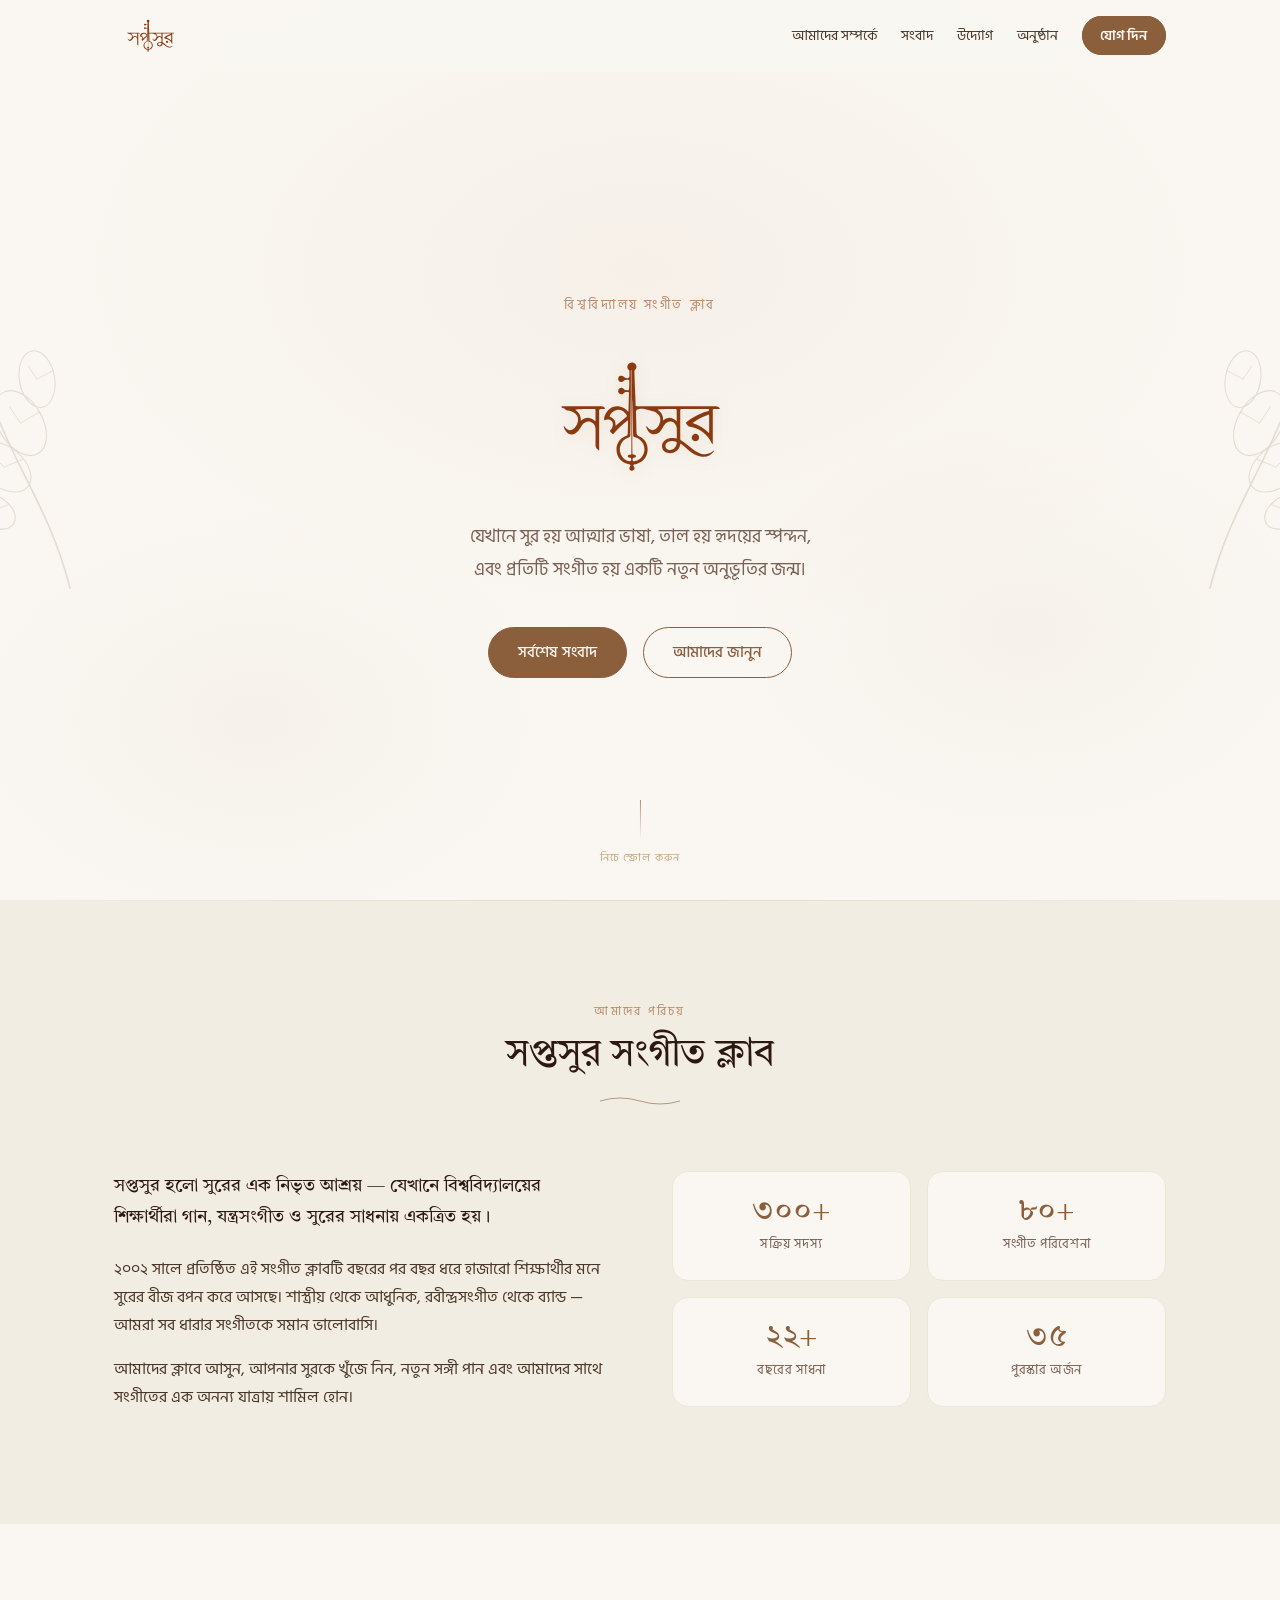
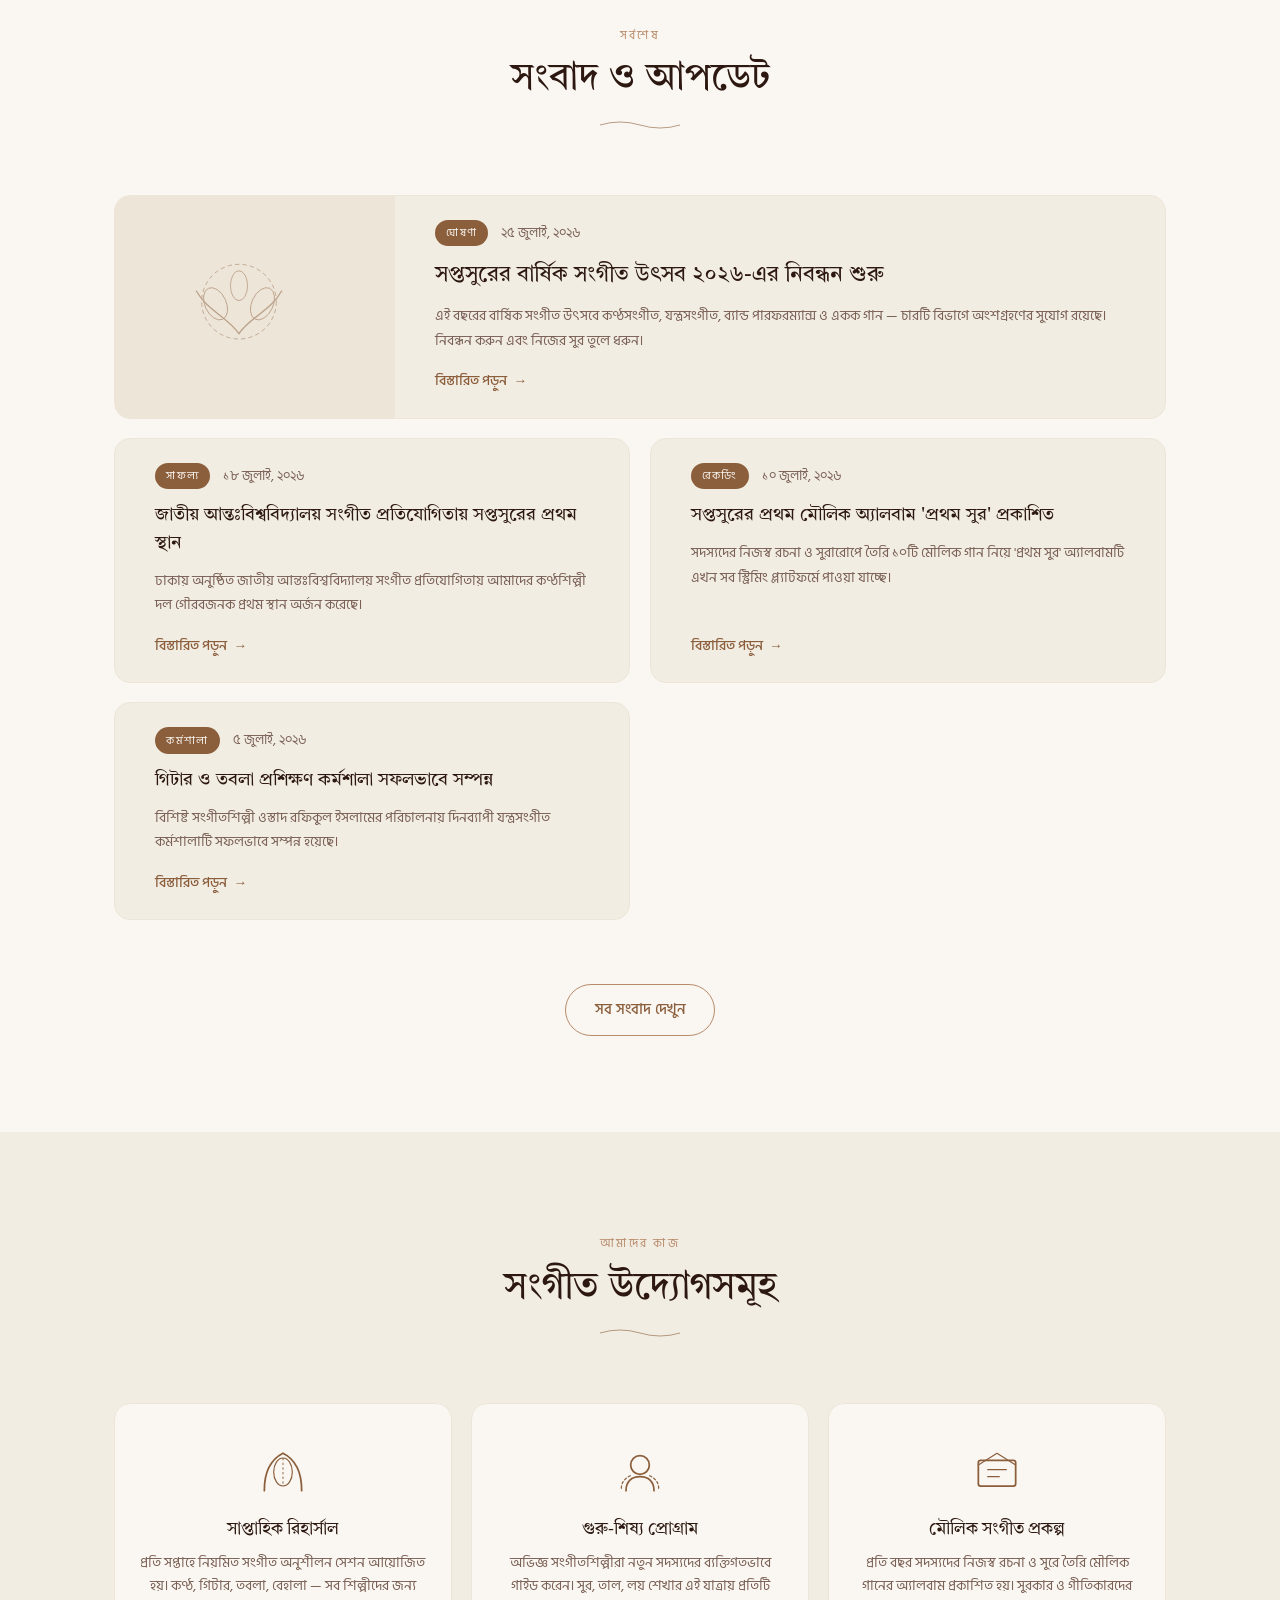
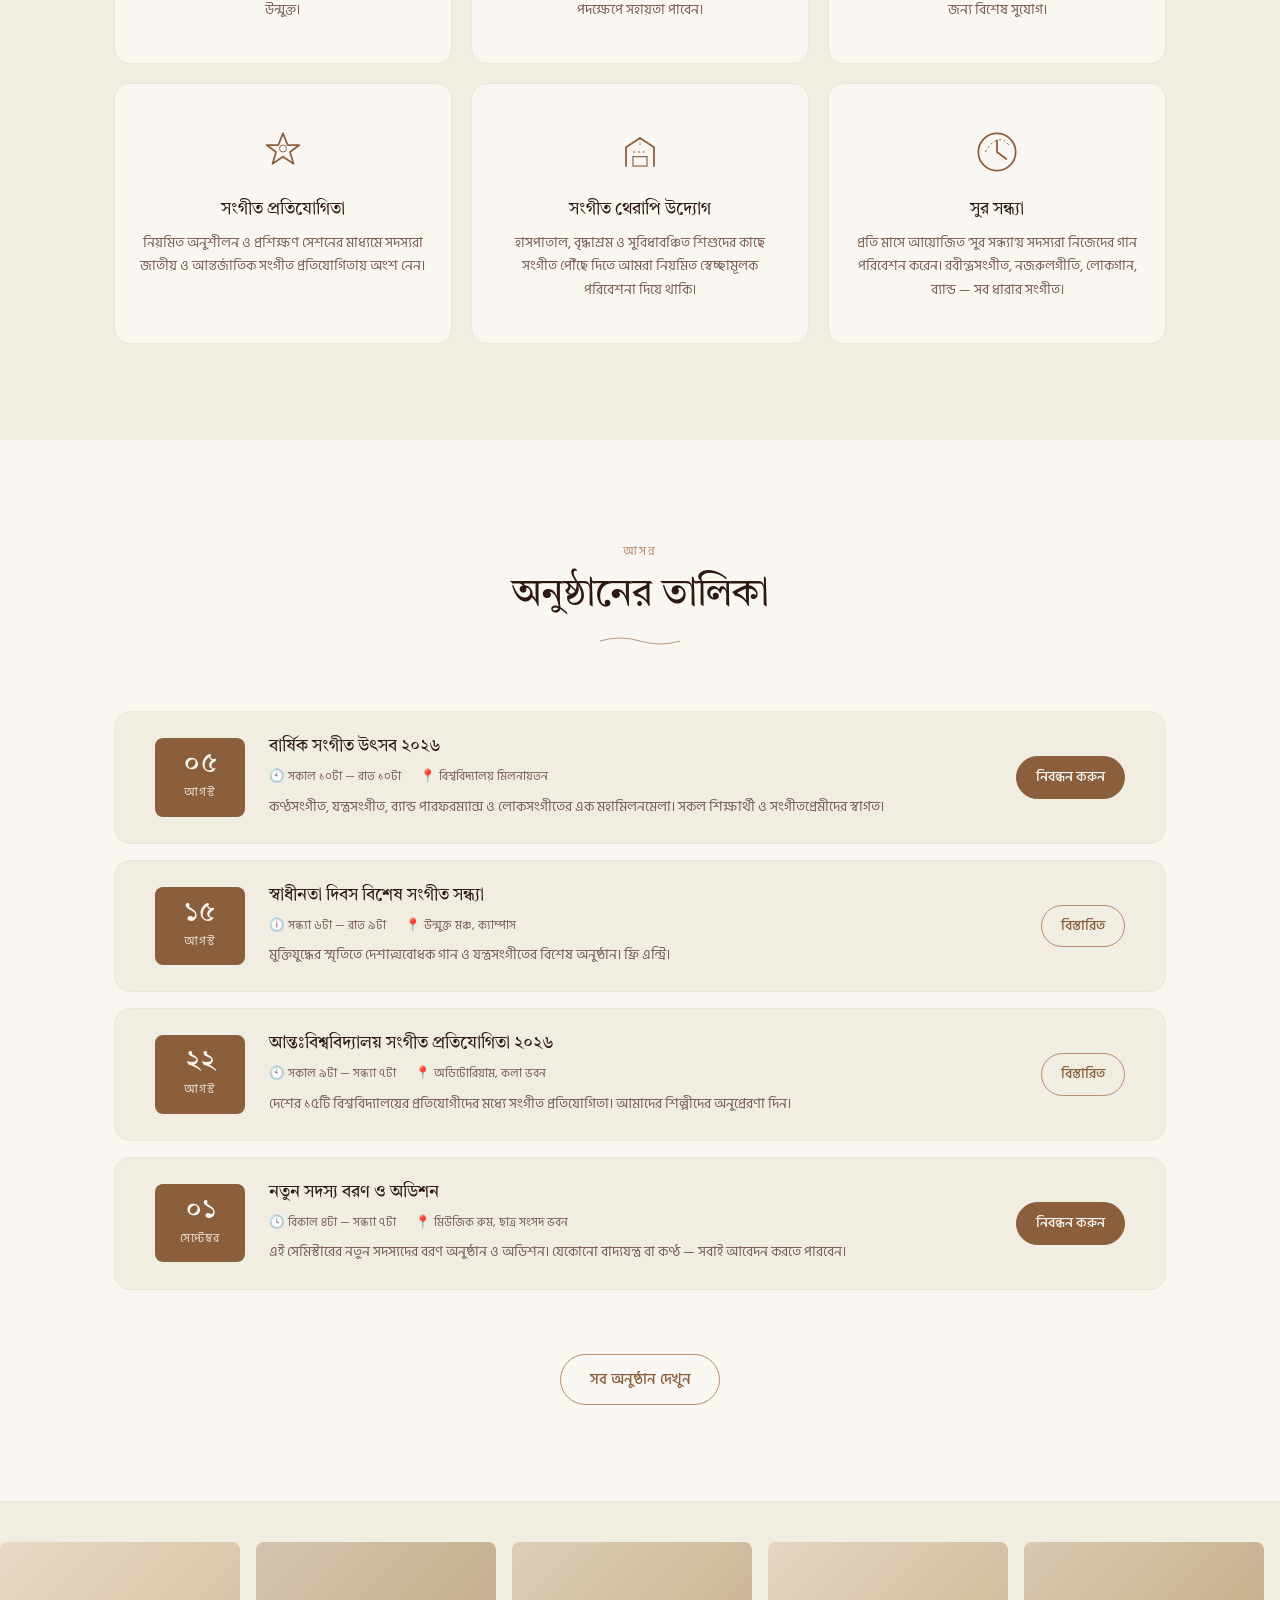
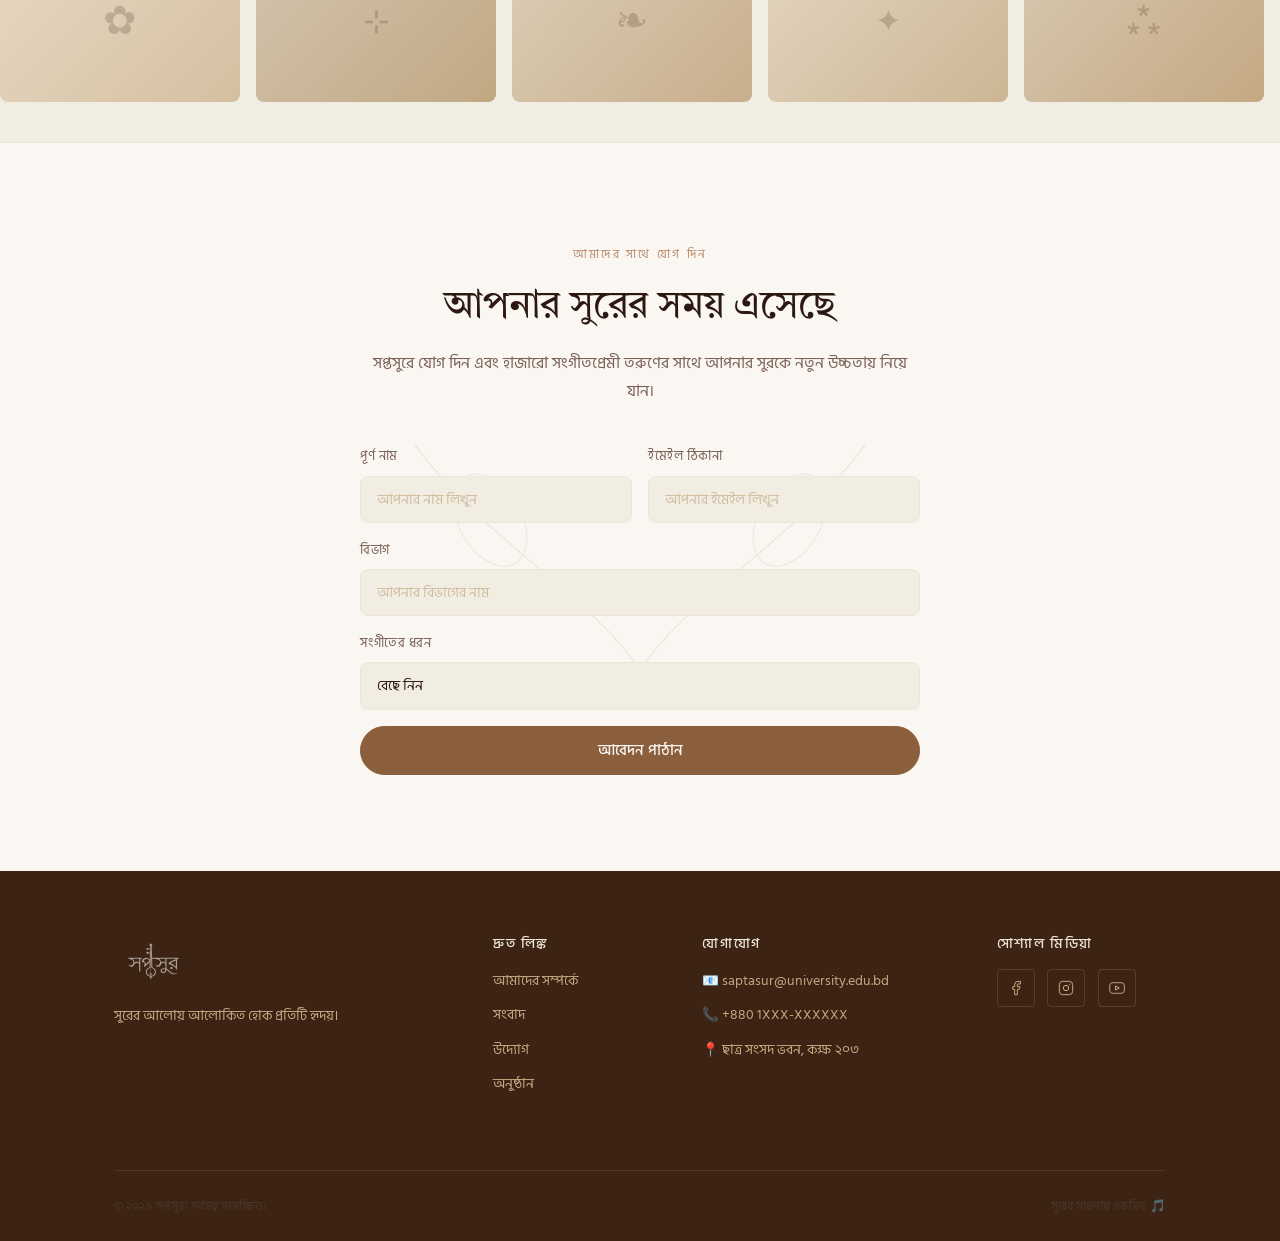
==== index.html @ 5cf2d764 "প্রথম আপলোড" ====
<!DOCTYPE html>
<html lang="bn">
<head>
  <meta charset="UTF-8" />
  <meta name="viewport" content="width=device-width, initial-scale=1.0" />
  <meta name="description" content="সপ্তসুর — বিশ্ববিদ্যালয়ের সংগীত ক্লাব। সর্বশেষ সংবাদ, উদ্যোগ ও সংগীত অনুষ্ঠানের বিস্তারিত।" />
  <title>সপ্তসুর | সংগীত ক্লাব</title>
  <link rel="preconnect" href="https://fonts.googleapis.com">
  <link rel="preconnect" href="https://fonts.gstatic.com" crossorigin>
  <link href="https://fonts.googleapis.com/css2?family=Hind+Siliguri:wght@300;400;500;600&family=Tiro+Bangla:ital@0;1&display=swap" rel="stylesheet">
  <link rel="stylesheet" href="style.css" />
</head>
<body>

  <!-- ====== NAVIGATION ====== -->
  <header class="site-header" id="site-header">
    <nav class="nav-container">
      <a href="#hero" class="nav-logo" id="nav-logo">
        <img src="assets/images/saptasur-logo.svg" alt="সপ্তসুর" class="logo-img" />
      </a>
      <button class="nav-toggle" id="nav-toggle" aria-label="মেনু খুলুন">
        <span></span><span></span><span></span>
      </button>
      <ul class="nav-links" id="nav-links">
        <li><a href="#about" class="nav-link">আমাদের সম্পর্কে</a></li>
        <li><a href="#news" class="nav-link">সংবাদ</a></li>
        <li><a href="#initiatives" class="nav-link">উদ্যোগ</a></li>
        <li><a href="#events" class="nav-link">অনুষ্ঠান</a></li>
        <li><a href="#contact" class="nav-link nav-cta">যোগ দিন</a></li>
      </ul>
    </nav>
  </header>

  <!-- ====== HERO ====== -->
  <section class="hero" id="hero">
    <div class="hero-bg-pattern"></div>
    <div class="hero-content">
      <p class="hero-tagline">বিশ্ববিদ্যালয় সংগীত ক্লাব</p>
      <h1 class="hero-title">
        <img src="assets/images/saptasur-logo.svg" alt="সপ্তসুর" class="hero-logo-img" />
      </h1>
      <p class="hero-description">
        যেখানে সুর হয় আত্মার ভাষা, তাল হয় হৃদয়ের স্পন্দন, <br>এবং প্রতিটি সংগীত হয় একটি নতুন অনুভূতির জন্ম।
      </p>
      <div class="hero-actions">
        <a href="#news" class="btn btn-primary" id="hero-explore-btn">সর্বশেষ সংবাদ</a>
        <a href="#about" class="btn btn-ghost" id="hero-about-btn">আমাদের জানুন</a>
      </div>
    </div>
    <div class="hero-scroll-indicator">
      <div class="scroll-line"></div>
      <span>নিচে স্ক্রোল করুন</span>
    </div>
    <!-- Decorative botanical SVG -->
    <div class="hero-botanical hero-botanical-left" aria-hidden="true">
      <svg viewBox="0 0 200 300" fill="none" xmlns="http://www.w3.org/2000/svg">
        <path d="M100 280 C80 200 40 160 20 80" stroke="#8B5E3C" stroke-width="1.5" fill="none" stroke-linecap="round"/>
        <ellipse cx="55" cy="130" rx="20" ry="32" fill="none" stroke="#8B5E3C" stroke-width="1" transform="rotate(-30 55 130)"/>
        <ellipse cx="70" cy="90" rx="16" ry="26" fill="none" stroke="#8B5E3C" stroke-width="1" transform="rotate(-10 70 90)"/>
        <ellipse cx="40" cy="170" rx="18" ry="28" fill="none" stroke="#8B5E3C" stroke-width="1" transform="rotate(-50 40 170)"/>
        <path d="M55 130 L45 115 M70 90 L62 78 M40 170 L28 158" stroke="#8B5E3C" stroke-width="0.8" stroke-linecap="round"/>
        <path d="M55 130 L72 120 M70 90 L85 82 M40 170 L57 163" stroke="#8B5E3C" stroke-width="0.8" stroke-linecap="round"/>
        <ellipse cx="30" cy="210" rx="14" ry="22" fill="none" stroke="#8B5E3C" stroke-width="1" transform="rotate(-60 30 210)"/>
        <path d="M30 210 L18 200 M30 210 L44 204" stroke="#8B5E3C" stroke-width="0.8" stroke-linecap="round"/>
      </svg>
    </div>
    <div class="hero-botanical hero-botanical-right" aria-hidden="true">
      <svg viewBox="0 0 200 300" fill="none" xmlns="http://www.w3.org/2000/svg">
        <path d="M100 280 C120 200 160 160 180 80" stroke="#8B5E3C" stroke-width="1.5" fill="none" stroke-linecap="round"/>
        <ellipse cx="145" cy="130" rx="20" ry="32" fill="none" stroke="#8B5E3C" stroke-width="1" transform="rotate(30 145 130)"/>
        <ellipse cx="130" cy="90" rx="16" ry="26" fill="none" stroke="#8B5E3C" stroke-width="1" transform="rotate(10 130 90)"/>
        <ellipse cx="160" cy="170" rx="18" ry="28" fill="none" stroke="#8B5E3C" stroke-width="1" transform="rotate(50 160 170)"/>
        <path d="M145 130 L155 115 M130 90 L138 78 M160 170 L172 158" stroke="#8B5E3C" stroke-width="0.8" stroke-linecap="round"/>
        <path d="M145 130 L128 120 M130 90 L115 82 M160 170 L143 163" stroke="#8B5E3C" stroke-width="0.8" stroke-linecap="round"/>
        <ellipse cx="170" cy="210" rx="14" ry="22" fill="none" stroke="#8B5E3C" stroke-width="1" transform="rotate(60 170 210)"/>
        <path d="M170 210 L182 200 M170 210 L156 204" stroke="#8B5E3C" stroke-width="0.8" stroke-linecap="round"/>
      </svg>
    </div>
  </section>

  <!-- ====== ABOUT ====== -->
  <section class="about section" id="about">
    <div class="container">
      <div class="section-header">
        <span class="section-label">আমাদের পরিচয়</span>
        <h2 class="section-title">সপ্তসুর সংগীত ক্লাব</h2>
        <div class="section-divider">
          <svg viewBox="0 0 80 12" fill="none" xmlns="http://www.w3.org/2000/svg">
            <path d="M0 6 Q20 0 40 6 Q60 12 80 6" stroke="#8B5E3C" stroke-width="1" fill="none"/>
          </svg>
        </div>
      </div>
      <div class="about-grid">
        <div class="about-text">
          <p class="about-lead">সপ্তসুর হলো সুরের এক নিভৃত আশ্রয় — যেখানে বিশ্ববিদ্যালয়ের শিক্ষার্থীরা গান, যন্ত্রসংগীত ও সুরের সাধনায় একত্রিত হয়।</p>
          <p>২০০২ সালে প্রতিষ্ঠিত এই সংগীত ক্লাবটি বছরের পর বছর ধরে হাজারো শিক্ষার্থীর মনে সুরের বীজ বপন করে আসছে। শাস্ত্রীয় থেকে আধুনিক, রবীন্দ্রসংগীত থেকে ব্যান্ড — আমরা সব ধারার সংগীতকে সমান ভালোবাসি।</p>
          <p>আমাদের ক্লাবে আসুন, আপনার সুরকে খুঁজে নিন, নতুন সঙ্গী পান এবং আমাদের সাথে সংগীতের এক অনন্য যাত্রায় শামিল হোন।</p>
        </div>
        <div class="about-stats">
          <div class="stat-card" id="stat-members">
            <span class="stat-number">৩০০+</span>
            <span class="stat-label">সক্রিয় সদস্য</span>
          </div>
          <div class="stat-card" id="stat-events">
            <span class="stat-number">৮০+</span>
            <span class="stat-label">সংগীত পরিবেশনা</span>
          </div>
          <div class="stat-card" id="stat-years">
            <span class="stat-number">২২+</span>
            <span class="stat-label">বছরের সাধনা</span>
          </div>
          <div class="stat-card" id="stat-awards">
            <span class="stat-number">৩৫</span>
            <span class="stat-label">পুরস্কার অর্জন</span>
          </div>
        </div>
      </div>
    </div>
  </section>

  <!-- ====== NEWS ====== -->
  <section class="news section" id="news">
    <div class="container">
      <div class="section-header">
        <span class="section-label">সর্বশেষ</span>
        <h2 class="section-title">সংবাদ ও আপডেট</h2>
        <div class="section-divider">
          <svg viewBox="0 0 80 12" fill="none" xmlns="http://www.w3.org/2000/svg">
            <path d="M0 6 Q20 0 40 6 Q60 12 80 6" stroke="#8B5E3C" stroke-width="1" fill="none"/>
          </svg>
        </div>
      </div>
      <div class="news-grid">
        <article class="news-card news-card-featured" id="news-featured">
          <div class="news-card-img">
            <div class="news-img-placeholder news-img-1">
              <div class="placeholder-botanical">
                <svg viewBox="0 0 120 80" fill="none" xmlns="http://www.w3.org/2000/svg">
                  <circle cx="60" cy="40" r="35" fill="none" stroke="#8B5E3C" stroke-width="0.8" stroke-dasharray="4 3"/>
                  <path d="M60 70 C50 55 30 48 20 30" stroke="#8B5E3C" stroke-width="1.2" fill="none" stroke-linecap="round"/>
                  <path d="M60 70 C70 55 90 48 100 30" stroke="#8B5E3C" stroke-width="1.2" fill="none" stroke-linecap="round"/>
                  <ellipse cx="38" cy="42" rx="10" ry="16" fill="none" stroke="#8B5E3C" stroke-width="0.8" transform="rotate(-25 38 42)"/>
                  <ellipse cx="82" cy="42" rx="10" ry="16" fill="none" stroke="#8B5E3C" stroke-width="0.8" transform="rotate(25 82 42)"/>
                  <ellipse cx="60" cy="25" rx="8" ry="14" fill="none" stroke="#8B5E3C" stroke-width="0.8"/>
                </svg>
              </div>
            </div>
          </div>
          <div class="news-card-body">
            <div class="news-meta">
              <span class="news-category">ঘোষণা</span>
              <time class="news-date">২৫ জুলাই, ২০২৬</time>
            </div>
            <h3 class="news-title">সপ্তসুরের বার্ষিক সংগীত উৎসব ২০২৬-এর নিবন্ধন শুরু</h3>
            <p class="news-excerpt">এই বছরের বার্ষিক সংগীত উৎসবে কণ্ঠসংগীত, যন্ত্রসংগীত, ব্যান্ড পারফরম্যান্স ও একক গান — চারটি বিভাগে অংশগ্রহণের সুযোগ রয়েছে। নিবন্ধন করুন এবং নিজের সুর তুলে ধরুন।</p>
            <a href="#" class="news-read-more" id="news-featured-link">বিস্তারিত পড়ুন <span class="arrow">→</span></a>
          </div>
        </article>

        <article class="news-card" id="news-card-2">
          <div class="news-card-body">
            <div class="news-meta">
              <span class="news-category">সাফল্য</span>
              <time class="news-date">১৮ জুলাই, ২০২৬</time>
            </div>
            <h3 class="news-title">জাতীয় আন্তঃবিশ্ববিদ্যালয় সংগীত প্রতিযোগিতায় সপ্তসুরের প্রথম স্থান</h3>
            <p class="news-excerpt">ঢাকায় অনুষ্ঠিত জাতীয় আন্তঃবিশ্ববিদ্যালয় সংগীত প্রতিযোগিতায় আমাদের কণ্ঠশিল্পী দল গৌরবজনক প্রথম স্থান অর্জন করেছে।</p>
            <a href="#" class="news-read-more" id="news-card-2-link">বিস্তারিত পড়ুন <span class="arrow">→</span></a>
          </div>
        </article>

        <article class="news-card" id="news-card-3">
          <div class="news-card-body">
            <div class="news-meta">
              <span class="news-category">রেকর্ডিং</span>
              <time class="news-date">১০ জুলাই, ২০২৬</time>
            </div>
            <h3 class="news-title">সপ্তসুরের প্রথম মৌলিক অ্যালবাম 'প্রথম সুর' প্রকাশিত</h3>
            <p class="news-excerpt">সদস্যদের নিজস্ব রচনা ও সুরারোপে তৈরি ১০টি মৌলিক গান নিয়ে 'প্রথম সুর' অ্যালবামটি এখন সব স্ট্রিমিং প্ল্যাটফর্মে পাওয়া যাচ্ছে।</p>
            <a href="#" class="news-read-more" id="news-card-3-link">বিস্তারিত পড়ুন <span class="arrow">→</span></a>
          </div>
        </article>

        <article class="news-card" id="news-card-4">
          <div class="news-card-body">
            <div class="news-meta">
              <span class="news-category">কর্মশালা</span>
              <time class="news-date">৫ জুলাই, ২০২৬</time>
            </div>
            <h3 class="news-title">গিটার ও তবলা প্রশিক্ষণ কর্মশালা সফলভাবে সম্পন্ন</h3>
            <p class="news-excerpt">বিশিষ্ট সংগীতশিল্পী ওস্তাদ রফিকুল ইসলামের পরিচালনায় দিনব্যাপী যন্ত্রসংগীত কর্মশালাটি সফলভাবে সম্পন্ন হয়েছে।</p>
            <a href="#" class="news-read-more" id="news-card-4-link">বিস্তারিত পড়ুন <span class="arrow">→</span></a>
          </div>
        </article>
      </div>
      <div class="section-cta">
        <a href="#" class="btn btn-outline" id="all-news-btn">সব সংবাদ দেখুন</a>
      </div>
    </div>
  </section>

  <!-- ====== INITIATIVES ====== -->
  <section class="initiatives section" id="initiatives">
    <div class="container">
      <div class="section-header">
        <span class="section-label">আমাদের কাজ</span>
        <h2 class="section-title">সংগীত উদ্যোগসমূহ</h2>
        <div class="section-divider">
          <svg viewBox="0 0 80 12" fill="none" xmlns="http://www.w3.org/2000/svg">
            <path d="M0 6 Q20 0 40 6 Q60 12 80 6" stroke="#8B5E3C" stroke-width="1" fill="none"/>
          </svg>
        </div>
      </div>
      <div class="initiatives-grid">
        <div class="initiative-card" id="initiative-1">
          <div class="initiative-icon">
            <svg viewBox="0 0 48 48" fill="none" xmlns="http://www.w3.org/2000/svg">
              <path d="M8 40 C8 20 16 12 24 8 C32 12 40 20 40 40" stroke="#8B5E3C" stroke-width="1.5" fill="none" stroke-linecap="round"/>
              <ellipse cx="24" cy="24" rx="8" ry="12" fill="none" stroke="#8B5E3C" stroke-width="1"/>
              <path d="M24 12 L24 36" stroke="#8B5E3C" stroke-width="0.8" stroke-dasharray="2 2"/>
            </svg>
          </div>
          <h3 class="initiative-title">সাপ্তাহিক রিহার্সাল</h3>
          <p class="initiative-desc">প্রতি সপ্তাহে নিয়মিত সংগীত অনুশীলন সেশন আয়োজিত হয়। কণ্ঠ, গিটার, তবলা, বেহালা — সব শিল্পীদের জন্য উন্মুক্ত।</p>
        </div>

        <div class="initiative-card" id="initiative-2">
          <div class="initiative-icon">
            <svg viewBox="0 0 48 48" fill="none" xmlns="http://www.w3.org/2000/svg">
              <circle cx="24" cy="18" r="8" fill="none" stroke="#8B5E3C" stroke-width="1.5"/>
              <path d="M12 40 C12 32 17 28 24 28 C31 28 36 32 36 40" stroke="#8B5E3C" stroke-width="1.5" fill="none" stroke-linecap="round"/>
              <path d="M8 38 C8 32 12 29 16 27" stroke="#8B5E3C" stroke-width="1" fill="none" stroke-linecap="round" stroke-dasharray="2 2"/>
              <path d="M40 38 C40 32 36 29 32 27" stroke="#8B5E3C" stroke-width="1" fill="none" stroke-linecap="round" stroke-dasharray="2 2"/>
            </svg>
          </div>
          <h3 class="initiative-title">গুরু-শিষ্য প্রোগ্রাম</h3>
          <p class="initiative-desc">অভিজ্ঞ সংগীতশিল্পীরা নতুন সদস্যদের ব্যক্তিগতভাবে গাইড করেন। সুর, তাল, লয় শেখার এই যাত্রায় প্রতিটি পদক্ষেপে সহায়তা পাবেন।</p>
        </div>

        <div class="initiative-card" id="initiative-3">
          <div class="initiative-icon">
            <svg viewBox="0 0 48 48" fill="none" xmlns="http://www.w3.org/2000/svg">
              <rect x="8" y="14" width="32" height="22" rx="2" fill="none" stroke="#8B5E3C" stroke-width="1.5"/>
              <path d="M16 22 L32 22 M16 28 L26 28" stroke="#8B5E3C" stroke-width="1" stroke-linecap="round"/>
              <path d="M8 18 L24 8 L40 18" stroke="#8B5E3C" stroke-width="1" fill="none" stroke-linecap="round" stroke-linejoin="round"/>
            </svg>
          </div>
          <h3 class="initiative-title">মৌলিক সংগীত প্রকল্প</h3>
          <p class="initiative-desc">প্রতি বছর সদস্যদের নিজস্ব রচনা ও সুরে তৈরি মৌলিক গানের অ্যালবাম প্রকাশিত হয়। সুরকার ও গীতিকারদের জন্য বিশেষ সুযোগ।</p>
        </div>

        <div class="initiative-card" id="initiative-4">
          <div class="initiative-icon">
            <svg viewBox="0 0 48 48" fill="none" xmlns="http://www.w3.org/2000/svg">
              <path d="M24 8 L28 18 L38 18 L30 24 L33 34 L24 28 L15 34 L18 24 L10 18 L20 18 Z" fill="none" stroke="#8B5E3C" stroke-width="1.5" stroke-linejoin="round"/>
              <circle cx="24" cy="21" r="3" fill="none" stroke="#8B5E3C" stroke-width="0.8"/>
            </svg>
          </div>
          <h3 class="initiative-title">সংগীত প্রতিযোগিতা</h3>
          <p class="initiative-desc">নিয়মিত অনুশীলন ও প্রশিক্ষণ সেশনের মাধ্যমে সদস্যরা জাতীয় ও আন্তর্জাতিক সংগীত প্রতিযোগিতায় অংশ নেন।</p>
        </div>

        <div class="initiative-card" id="initiative-5">
          <div class="initiative-icon">
            <svg viewBox="0 0 48 48" fill="none" xmlns="http://www.w3.org/2000/svg">
              <path d="M12 36 L12 20 L24 12 L36 20 L36 36" stroke="#8B5E3C" stroke-width="1.5" fill="none" stroke-linecap="round" stroke-linejoin="round"/>
              <rect x="18" y="28" width="12" height="8" fill="none" stroke="#8B5E3C" stroke-width="1"/>
              <path d="M24 12 L24 20 M18 24 L30 24" stroke="#8B5E3C" stroke-width="0.8" stroke-dasharray="2 2"/>
            </svg>
          </div>
          <h3 class="initiative-title">সংগীত থেরাপি উদ্যোগ</h3>
          <p class="initiative-desc">হাসপাতাল, বৃদ্ধাশ্রম ও সুবিধাবঞ্চিত শিশুদের কাছে সংগীত পৌঁছে দিতে আমরা নিয়মিত স্বেচ্ছামূলক পরিবেশনা দিয়ে থাকি।</p>
        </div>

        <div class="initiative-card" id="initiative-6">
          <div class="initiative-icon">
            <svg viewBox="0 0 48 48" fill="none" xmlns="http://www.w3.org/2000/svg">
              <circle cx="24" cy="24" r="16" fill="none" stroke="#8B5E3C" stroke-width="1.5"/>
              <path d="M24 14 L24 24 L32 30" stroke="#8B5E3C" stroke-width="1.5" fill="none" stroke-linecap="round" stroke-linejoin="round"/>
              <path d="M14 24 Q18 16 24 14 Q30 12 34 18" stroke="#8B5E3C" stroke-width="0.8" fill="none" stroke-dasharray="2 2"/>
            </svg>
          </div>
          <h3 class="initiative-title">সুর সন্ধ্যা</h3>
          <p class="initiative-desc">প্রতি মাসে আয়োজিত 'সুর সন্ধ্যা'য় সদস্যরা নিজেদের গান পরিবেশন করেন। রবীন্দ্রসংগীত, নজরুলগীতি, লোকগান, ব্যান্ড — সব ধারার সংগীত।</p>
        </div>
      </div>
    </div>
  </section>

  <!-- ====== EVENTS ====== -->
  <section class="events section" id="events">
    <div class="container">
      <div class="section-header">
        <span class="section-label">আসন্ন</span>
        <h2 class="section-title">অনুষ্ঠানের তালিকা</h2>
        <div class="section-divider">
          <svg viewBox="0 0 80 12" fill="none" xmlns="http://www.w3.org/2000/svg">
            <path d="M0 6 Q20 0 40 6 Q60 12 80 6" stroke="#8B5E3C" stroke-width="1" fill="none"/>
          </svg>
        </div>
      </div>
      <div class="events-list">
        <div class="event-item" id="event-1">
          <div class="event-date-block">
            <span class="event-day">০৫</span>
            <span class="event-month">আগস্ট</span>
          </div>
          <div class="event-details">
            <h3 class="event-title">বার্ষিক সংগীত উৎসব ২০২৬</h3>
            <div class="event-meta">
              <span class="event-time">🕙 সকাল ১০টা — রাত ১০টা</span>
              <span class="event-location">📍 বিশ্ববিদ্যালয় মিলনায়তন</span>
            </div>
            <p class="event-desc">কণ্ঠসংগীত, যন্ত্রসংগীত, ব্যান্ড পারফরম্যান্স ও লোকসংগীতের এক মহামিলনমেলা। সকল শিক্ষার্থী ও সংগীতপ্রেমীদের স্বাগত।</p>
          </div>
          <div class="event-action">
            <a href="#" class="btn btn-sm btn-primary" id="event-1-reg">নিবন্ধন করুন</a>
          </div>
        </div>

        <div class="event-item" id="event-2">
          <div class="event-date-block">
            <span class="event-day">১৫</span>
            <span class="event-month">আগস্ট</span>
          </div>
          <div class="event-details">
            <h3 class="event-title">স্বাধীনতা দিবস বিশেষ সংগীত সন্ধ্যা</h3>
            <div class="event-meta">
              <span class="event-time">🕕 সন্ধ্যা ৬টা — রাত ৯টা</span>
              <span class="event-location">📍 উন্মুক্ত মঞ্চ, ক্যাম্পাস</span>
            </div>
            <p class="event-desc">মুক্তিযুদ্ধের স্মৃতিতে দেশাত্মবোধক গান ও যন্ত্রসংগীতের বিশেষ অনুষ্ঠান। ফ্রি এন্ট্রি।</p>
          </div>
          <div class="event-action">
            <a href="#" class="btn btn-sm btn-outline" id="event-2-reg">বিস্তারিত</a>
          </div>
        </div>

        <div class="event-item" id="event-3">
          <div class="event-date-block">
            <span class="event-day">২২</span>
            <span class="event-month">আগস্ট</span>
          </div>
          <div class="event-details">
            <h3 class="event-title">আন্তঃবিশ্ববিদ্যালয় সংগীত প্রতিযোগিতা ২০২৬</h3>
            <div class="event-meta">
              <span class="event-time">🕙 সকাল ৯টা — সন্ধ্যা ৭টা</span>
              <span class="event-location">📍 অডিটোরিয়াম, কলা ভবন</span>
            </div>
            <p class="event-desc">দেশের ১৫টি বিশ্ববিদ্যালয়ের প্রতিযোগীদের মধ্যে সংগীত প্রতিযোগিতা। আমাদের শিল্পীদের অনুপ্রেরণা দিন।</p>
          </div>
          <div class="event-action">
            <a href="#" class="btn btn-sm btn-outline" id="event-3-reg">বিস্তারিত</a>
          </div>
        </div>

        <div class="event-item" id="event-4">
          <div class="event-date-block">
            <span class="event-day">০১</span>
            <span class="event-month">সেপ্টেম্বর</span>
          </div>
          <div class="event-details">
            <h3 class="event-title">নতুন সদস্য বরণ ও অডিশন</h3>
            <div class="event-meta">
              <span class="event-time">🕓 বিকাল ৪টা — সন্ধ্যা ৭টা</span>
              <span class="event-location">📍 মিউজিক রুম, ছাত্র সংসদ ভবন</span>
            </div>
            <p class="event-desc">এই সেমিস্টারের নতুন সদস্যদের বরণ অনুষ্ঠান ও অডিশন। যেকোনো বাদ্যযন্ত্র বা কণ্ঠ — সবাই আবেদন করতে পারবেন।</p>
          </div>
          <div class="event-action">
            <a href="#" class="btn btn-sm btn-primary" id="event-4-reg">নিবন্ধন করুন</a>
          </div>
        </div>
      </div>
      <div class="section-cta">
        <a href="#" class="btn btn-outline" id="all-events-btn">সব অনুষ্ঠান দেখুন</a>
      </div>
    </div>
  </section>

  <!-- ====== GALLERY STRIP ====== -->
  <section class="gallery-strip" id="gallery" aria-label="ফটো গ্যালারি">
    <div class="gallery-track">
      <div class="gallery-item g-item-1"></div>
      <div class="gallery-item g-item-2"></div>
      <div class="gallery-item g-item-3"></div>
      <div class="gallery-item g-item-4"></div>
      <div class="gallery-item g-item-5"></div>
      <div class="gallery-item g-item-6"></div>
      <div class="gallery-item g-item-1"></div>
      <div class="gallery-item g-item-2"></div>
      <div class="gallery-item g-item-3"></div>
      <div class="gallery-item g-item-4"></div>
    </div>
  </section>

  <!-- ====== JOIN / CTA ====== -->
  <section class="join section" id="contact">
    <div class="join-bg-botanical" aria-hidden="true">
      <svg viewBox="0 0 400 300" fill="none" xmlns="http://www.w3.org/2000/svg">
        <path d="M200 280 C160 220 80 180 20 100" stroke="#8B5E3C" stroke-width="1" fill="none" stroke-linecap="round" opacity="0.3"/>
        <path d="M200 280 C240 220 320 180 380 100" stroke="#8B5E3C" stroke-width="1" fill="none" stroke-linecap="round" opacity="0.3"/>
        <ellipse cx="80" cy="160" rx="25" ry="40" fill="none" stroke="#8B5E3C" stroke-width="0.8" transform="rotate(-30 80 160)" opacity="0.3"/>
        <ellipse cx="320" cy="160" rx="25" ry="40" fill="none" stroke="#8B5E3C" stroke-width="0.8" transform="rotate(30 320 160)" opacity="0.3"/>
      </svg>
    </div>
    <div class="container">
      <div class="join-content">
        <span class="section-label">আমাদের সাথে যোগ দিন</span>
        <h2 class="join-title">আপনার সুরের সময় এসেছে</h2>
        <p class="join-desc">সপ্তসুরে যোগ দিন এবং হাজারো সংগীতপ্রেমী তরুণের সাথে আপনার সুরকে নতুন উচ্চতায় নিয়ে যান।</p>
        <form class="join-form" id="join-form" novalidate>
          <div class="form-row">
            <div class="form-group">
              <label for="fullname">পূর্ণ নাম</label>
              <input type="text" id="fullname" name="fullname" placeholder="আপনার নাম লিখুন" required />
            </div>
            <div class="form-group">
              <label for="email">ইমেইল ঠিকানা</label>
              <input type="email" id="email" name="email" placeholder="আপনার ইমেইল লিখুন" required />
            </div>
          </div>
          <div class="form-group">
            <label for="department">বিভাগ</label>
            <input type="text" id="department" name="department" placeholder="আপনার বিভাগের নাম" />
          </div>
          <div class="form-group">
            <label for="interest">সংগীতের ধরন</label>
            <select id="interest" name="interest">
              <option value="">বেছে নিন</option>
              <option value="vocal">কণ্ঠসংগীত</option>
              <option value="guitar">গিটার</option>
              <option value="tabla">তবলা / পার্কাশন</option>
              <option value="violin">বেহালা / স্ট্রিংস</option>
              <option value="keyboard">কীবোর্ড / পিয়ানো</option>
              <option value="band">ব্যান্ড</option>
              <option value="folk">লোকসংগীত</option>
              <option value="composition">সুরারোপ ও গীতরচনা</option>
            </select>
          </div>
          <button type="submit" class="btn btn-primary btn-full" id="join-submit-btn">আবেদন পাঠান</button>
        </form>
        <div class="join-success" id="join-success" aria-live="polite">
          <div class="success-icon">♪</div>
          <p>আপনার আবেদন পাঠানো হয়েছে। শীঘ্রই অডিশনের তারিখ জানানো হবে।</p>
        </div>
      </div>
    </div>
  </section>

  <!-- ====== FOOTER ====== -->
  <footer class="site-footer" id="site-footer">
    <div class="container">
      <div class="footer-grid">
        <div class="footer-brand">
          <img src="assets/images/saptasur-logo.svg" alt="সপ্তসুর" class="footer-logo" />
          <p class="footer-tagline">সুরের আলোয় আলোকিত হোক প্রতিটি হৃদয়।</p>
        </div>
        <div class="footer-links-group">
          <h4>দ্রুত লিঙ্ক</h4>
          <ul>
            <li><a href="#about">আমাদের সম্পর্কে</a></li>
            <li><a href="#news">সংবাদ</a></li>
            <li><a href="#initiatives">উদ্যোগ</a></li>
            <li><a href="#events">অনুষ্ঠান</a></li>
          </ul>
        </div>
        <div class="footer-links-group">
          <h4>যোগাযোগ</h4>
          <ul>
            <li>📧 saptasur@university.edu.bd</li>
            <li>📞 +880 1XXX-XXXXXX</li>
            <li>📍 ছাত্র সংসদ ভবন, কক্ষ ২০৩</li>
          </ul>
        </div>
        <div class="footer-social">
          <h4>সোশ্যাল মিডিয়া</h4>
          <div class="social-links">
            <a href="#" class="social-link" id="footer-facebook" aria-label="ফেসবুক">
              <svg viewBox="0 0 24 24" fill="none" xmlns="http://www.w3.org/2000/svg"><path d="M18 2h-3a5 5 0 0 0-5 5v3H7v4h3v8h4v-8h3l1-4h-4V7a1 1 0 0 1 1-1h3z" stroke="currentColor" stroke-width="1.5" stroke-linecap="round" stroke-linejoin="round"/></svg>
            </a>
            <a href="#" class="social-link" id="footer-instagram" aria-label="ইন্সটাগ্রাম">
              <svg viewBox="0 0 24 24" fill="none" xmlns="http://www.w3.org/2000/svg"><rect x="2" y="2" width="20" height="20" rx="5" stroke="currentColor" stroke-width="1.5"/><circle cx="12" cy="12" r="4" stroke="currentColor" stroke-width="1.5"/><circle cx="17.5" cy="6.5" r="1" fill="currentColor"/></svg>
            </a>
            <a href="#" class="social-link" id="footer-youtube" aria-label="ইউটিউব">
              <svg viewBox="0 0 24 24" fill="none" xmlns="http://www.w3.org/2000/svg"><path d="M22.54 6.42a2.78 2.78 0 0 0-1.95-1.97C18.88 4 12 4 12 4s-6.88 0-8.59.46A2.78 2.78 0 0 0 1.46 6.42 29 29 0 0 0 1 12a29 29 0 0 0 .46 5.58 2.78 2.78 0 0 0 1.95 1.97C5.12 20 12 20 12 20s6.88 0 8.59-.46a2.78 2.78 0 0 0 1.95-1.97A29 29 0 0 0 23 12a29 29 0 0 0-.46-5.58z" stroke="currentColor" stroke-width="1.5"/><polygon points="9.75 15.02 15.5 12 9.75 8.98 9.75 15.02" stroke="currentColor" stroke-width="1.5" stroke-linejoin="round"/></svg>
            </a>
          </div>
        </div>
      </div>
      <div class="footer-bottom">
        <p>© ২০২৬ সপ্তসুর। সর্বস্বত্ব সংরক্ষিত।</p>
        <p class="footer-credit">সুরের সাধনায় একত্রিত 🎵</p>
      </div>
    </div>
  </footer>

  <script src="script.js"></script>
</body>
</html>
---- style.css ----
/* ============================================
   নীহারিকা — University Club Website
   Minimal Botanical Aesthetic
   ============================================ */

/* --- TOKENS & RESET --- */
:root {
  --cream:        #FAF7F2;
  --cream-dark:   #F2EDE3;
  --cream-mid:    #EDE5D8;
  --brown-dark:   #3D2314;
  --brown-mid:    #6B3D22;
  --brown:        #8B5E3C;
  --brown-light:  #B88B6A;
  --brown-muted:  #C4A882;
  --text-primary: #2C1810;
  --text-body:    #4A3728;
  --text-muted:   #7A6055;
  --white:        #FFFFFF;

  --font-bengali: 'Hind Siliguri', 'Tiro Bangla', sans-serif;
  --font-serif:   'Tiro Bangla', 'Hind Siliguri', serif;

  --space-xs:  0.5rem;
  --space-sm:  1rem;
  --space-md:  1.5rem;
  --space-lg:  2.5rem;
  --space-xl:  4rem;
  --space-2xl: 6rem;

  --radius-sm: 4px;
  --radius-md: 8px;
  --radius-lg: 16px;
  --radius-full: 9999px;

  --transition: 0.35s cubic-bezier(0.4, 0, 0.2, 1);
  --shadow-sm: 0 2px 8px rgba(60, 35, 20, 0.08);
  --shadow-md: 0 6px 24px rgba(60, 35, 20, 0.12);
  --shadow-lg: 0 16px 48px rgba(60, 35, 20, 0.18);

  --max-width: 1100px;
  --nav-h: 72px;
}

*, *::before, *::after { box-sizing: border-box; margin: 0; padding: 0; }
html { scroll-behavior: smooth; font-size: 16px; }

body {
  font-family: var(--font-bengali);
  background-color: var(--cream);
  color: var(--text-body);
  line-height: 1.8;
  overflow-x: hidden;
}

img { max-width: 100%; display: block; }
a { text-decoration: none; color: inherit; }
ul { list-style: none; }
button { cursor: pointer; font-family: inherit; }
input, select, textarea { font-family: inherit; }

/* --- SCROLLBAR --- */
::-webkit-scrollbar { width: 6px; }
::-webkit-scrollbar-track { background: var(--cream-dark); }
::-webkit-scrollbar-thumb { background: var(--brown-light); border-radius: 3px; }


/* ============================================
   TYPOGRAPHY
   ============================================ */
h1, h2, h3, h4 {
  font-family: var(--font-serif);
  color: var(--text-primary);
  line-height: 1.35;
  font-weight: 400;
}

p { color: var(--text-body); }


/* ============================================
   CONTAINER
   ============================================ */
.container {
  max-width: var(--max-width);
  margin: 0 auto;
  padding: 0 var(--space-md);
}


/* ============================================
   BUTTONS
   ============================================ */
.btn {
  display: inline-flex;
  align-items: center;
  gap: 0.5rem;
  padding: 0.7rem 1.8rem;
  border-radius: var(--radius-full);
  font-size: 0.95rem;
  font-family: var(--font-bengali);
  font-weight: 500;
  border: 1.5px solid transparent;
  transition: var(--transition);
  white-space: nowrap;
}

.btn-primary {
  background: var(--brown);
  color: var(--cream);
  border-color: var(--brown);
}
.btn-primary:hover {
  background: var(--brown-dark);
  border-color: var(--brown-dark);
  transform: translateY(-2px);
  box-shadow: var(--shadow-md);
}

.btn-ghost {
  background: transparent;
  color: var(--brown);
  border-color: var(--brown);
}
.btn-ghost:hover {
  background: var(--brown);
  color: var(--cream);
  transform: translateY(-2px);
}

.btn-outline {
  background: transparent;
  color: var(--brown);
  border-color: var(--brown-light);
}
.btn-outline:hover {
  background: var(--cream-dark);
  border-color: var(--brown);
  transform: translateY(-2px);
}

.btn-sm { padding: 0.5rem 1.2rem; font-size: 0.85rem; }
.btn-full { width: 100%; justify-content: center; }


/* ============================================
   SECTION HEADER
   ============================================ */
.section {
  padding: var(--space-2xl) 0;
}

.section-header {
  text-align: center;
  margin-bottom: var(--space-xl);
}

.section-label {
  display: inline-block;
  font-size: 0.78rem;
  letter-spacing: 0.18em;
  text-transform: uppercase;
  color: var(--brown-light);
  margin-bottom: var(--space-xs);
  font-family: var(--font-bengali);
}

.section-title {
  font-size: clamp(1.8rem, 3vw, 2.6rem);
  color: var(--text-primary);
  margin-bottom: 0.8rem;
}

.section-divider {
  display: flex;
  justify-content: center;
  margin-top: 0.5rem;
}
.section-divider svg { width: 80px; opacity: 0.6; }

.section-cta {
  text-align: center;
  margin-top: var(--space-xl);
}


/* ============================================
   NAVIGATION
   ============================================ */
.site-header {
  position: fixed;
  top: 0;
  left: 0;
  right: 0;
  z-index: 1000;
  height: var(--nav-h);
  background: rgba(250, 247, 242, 0.85);
  backdrop-filter: blur(12px);
  -webkit-backdrop-filter: blur(12px);
  border-bottom: 1px solid transparent;
  transition: border-color var(--transition), box-shadow var(--transition);
}

.site-header.scrolled {
  border-bottom-color: var(--cream-mid);
  box-shadow: var(--shadow-sm);
}

.nav-container {
  max-width: var(--max-width);
  margin: 0 auto;
  padding: 0 var(--space-md);
  height: 100%;
  display: flex;
  align-items: center;
  justify-content: space-between;
}

.nav-logo {
  display: flex;
  align-items: center;
  gap: 0.6rem;
}

.logo-img {
  height: 48px;
  width: auto;
  object-fit: contain;
  transition: opacity var(--transition);
}
.logo-img:hover { opacity: 0.8; }

.logo-text {
  font-family: var(--font-serif);
  font-size: 1.45rem;
  color: var(--brown-dark);
  font-weight: 400;
  letter-spacing: 0.02em;
}

.footer-name {
  display: block;
  font-family: var(--font-serif);
  font-size: 1.6rem;
  color: var(--cream-mid);
  font-weight: 400;
  letter-spacing: 0.03em;
  margin-bottom: 0.8rem;
  opacity: 0.85;
}

.nav-links {
  display: flex;
  align-items: center;
  gap: var(--space-md);
}

.nav-link {
  font-size: 0.9rem;
  color: var(--text-body);
  position: relative;
  padding-bottom: 2px;
  transition: color var(--transition);
}
.nav-link::after {
  content: '';
  position: absolute;
  left: 0;
  bottom: 0;
  width: 0;
  height: 1px;
  background: var(--brown);
  transition: width var(--transition);
}
.nav-link:hover { color: var(--brown); }
.nav-link:hover::after { width: 100%; }

.nav-cta {
  background: var(--brown);
  color: var(--cream) !important;
  padding: 0.45rem 1.1rem;
  border-radius: var(--radius-full);
  border: 1.5px solid var(--brown);
  transition: var(--transition);
}
.nav-cta::after { display: none; }
.nav-cta:hover {
  background: var(--brown-dark);
  border-color: var(--brown-dark);
  transform: translateY(-1px);
}

/* Hamburger */
.nav-toggle {
  display: none;
  flex-direction: column;
  gap: 5px;
  background: none;
  border: none;
  padding: 4px;
}
.nav-toggle span {
  display: block;
  width: 24px;
  height: 1.5px;
  background: var(--brown-dark);
  border-radius: 2px;
  transition: var(--transition);
}
.nav-toggle.active span:nth-child(1) { transform: translateY(6.5px) rotate(45deg); }
.nav-toggle.active span:nth-child(2) { opacity: 0; }
.nav-toggle.active span:nth-child(3) { transform: translateY(-6.5px) rotate(-45deg); }


/* ============================================
   HERO
   ============================================ */
.hero {
  min-height: 100vh;
  display: flex;
  align-items: center;
  justify-content: center;
  position: relative;
  overflow: hidden;
  padding-top: var(--nav-h);
  background: var(--cream);
}

.hero-bg-pattern {
  position: absolute;
  inset: 0;
  background:
    radial-gradient(ellipse 70% 60% at 50% 30%, rgba(180, 130, 80, 0.06) 0%, transparent 70%),
    radial-gradient(ellipse 40% 40% at 20% 80%, rgba(139, 94, 60, 0.04) 0%, transparent 60%),
    radial-gradient(ellipse 40% 40% at 80% 70%, rgba(139, 94, 60, 0.04) 0%, transparent 60%);
  pointer-events: none;
}

.hero-botanical {
  position: absolute;
  top: 50%;
  transform: translateY(-50%);
  width: 220px;
  opacity: 0.18;
  pointer-events: none;
}
.hero-botanical-left { left: -40px; }
.hero-botanical-right { right: -40px; }

.hero-content {
  text-align: center;
  position: relative;
  z-index: 1;
  padding: var(--space-lg) var(--space-md);
  max-width: 700px;
}

.hero-tagline {
  font-size: 0.8rem;
  letter-spacing: 0.2em;
  text-transform: uppercase;
  color: var(--brown-light);
  margin-bottom: 1.2rem;
  opacity: 0;
  animation: fadeUp 0.8s 0.2s ease forwards;
}

.hero-title {
  font-family: var(--font-serif);
  font-size: clamp(3.5rem, 8vw, 6rem);
  color: var(--brown-dark);
  font-weight: 400;
  line-height: 1.1;
  margin-bottom: 1.5rem;
  opacity: 0;
  animation: fadeUp 0.8s 0.4s ease forwards;
}

.hero-logo-img {
  height: clamp(80px, 14vw, 160px);
  width: auto;
  max-width: 480px;
  object-fit: contain;
  display: block;
  margin: 0 auto 1.5rem;
  opacity: 0;
  animation: fadeUp 0.8s 0.4s ease forwards;
  filter: drop-shadow(0 2px 8px rgba(139, 94, 60, 0.12));
}

.hero-description {
  font-size: clamp(0.95rem, 1.5vw, 1.1rem);
  color: var(--text-muted);
  line-height: 1.9;
  margin-bottom: var(--space-lg);
  opacity: 0;
  animation: fadeUp 0.8s 0.6s ease forwards;
}

.hero-actions {
  display: flex;
  gap: 1rem;
  justify-content: center;
  flex-wrap: wrap;
  opacity: 0;
  animation: fadeUp 0.8s 0.8s ease forwards;
}

.hero-scroll-indicator {
  position: absolute;
  bottom: 2rem;
  left: 50%;
  transform: translateX(-50%);
  display: flex;
  flex-direction: column;
  align-items: center;
  gap: 0.5rem;
  color: var(--brown-muted);
  font-size: 0.7rem;
  letter-spacing: 0.1em;
  opacity: 0;
  animation: fadeIn 1s 1.2s ease forwards;
}

.scroll-line {
  width: 1px;
  height: 40px;
  background: linear-gradient(to bottom, var(--brown-light), transparent);
  animation: scrollPulse 2s infinite;
}

@keyframes scrollPulse {
  0%, 100% { transform: scaleY(1); opacity: 1; }
  50% { transform: scaleY(0.6); opacity: 0.4; }
}

@keyframes fadeUp {
  from { opacity: 0; transform: translateY(24px); }
  to   { opacity: 1; transform: translateY(0); }
}

@keyframes fadeIn {
  from { opacity: 0; }
  to   { opacity: 1; }
}


/* ============================================
   ABOUT
   ============================================ */
.about {
  background: var(--cream-dark);
  position: relative;
  overflow: hidden;
}

.about::before {
  content: '';
  position: absolute;
  top: -2px;
  left: 0;
  right: 0;
  height: 3px;
  background: linear-gradient(to right, transparent, var(--brown-muted), transparent);
  opacity: 0.3;
}

.about-grid {
  display: grid;
  grid-template-columns: 1fr 1fr;
  gap: var(--space-xl);
  align-items: start;
}

.about-text p {
  margin-bottom: 1rem;
  font-size: 0.97rem;
}

.about-lead {
  font-size: 1.15rem !important;
  color: var(--text-primary) !important;
  font-family: var(--font-serif);
  line-height: 1.7;
  margin-bottom: 1.4rem !important;
}

.about-stats {
  display: grid;
  grid-template-columns: 1fr 1fr;
  gap: 1rem;
}

.stat-card {
  background: var(--cream);
  border: 1px solid var(--cream-mid);
  border-radius: var(--radius-lg);
  padding: 1.5rem 1rem;
  text-align: center;
  transition: var(--transition);
}
.stat-card:hover {
  border-color: var(--brown-light);
  box-shadow: var(--shadow-sm);
  transform: translateY(-4px);
}

.stat-number {
  display: block;
  font-family: var(--font-serif);
  font-size: 2rem;
  color: var(--brown);
  line-height: 1;
  margin-bottom: 0.3rem;
}

.stat-label {
  display: block;
  font-size: 0.8rem;
  color: var(--text-muted);
  letter-spacing: 0.05em;
}


/* ============================================
   NEWS
   ============================================ */
.news { background: var(--cream); }

.news-grid {
  display: grid;
  grid-template-columns: 1fr 1fr;
  grid-template-rows: auto auto;
  gap: 1.2rem;
}

.news-card {
  background: var(--cream-dark);
  border: 1px solid var(--cream-mid);
  border-radius: var(--radius-lg);
  overflow: hidden;
  transition: var(--transition);
  display: flex;
  flex-direction: column;
}
.news-card:hover {
  box-shadow: var(--shadow-md);
  transform: translateY(-4px);
  border-color: var(--brown-light);
}

.news-card-featured {
  grid-column: 1 / -1;
  display: grid;
  grid-template-columns: 280px 1fr;
}

.news-card-img {
  overflow: hidden;
}

.news-img-placeholder {
  width: 100%;
  height: 100%;
  min-height: 200px;
  background: var(--cream-mid);
  display: flex;
  align-items: center;
  justify-content: center;
}

.placeholder-botanical svg {
  width: 80%;
  max-width: 160px;
  opacity: 0.5;
}

.news-card-body {
  padding: var(--space-md) var(--space-lg);
  flex: 1;
  display: flex;
  flex-direction: column;
}

.news-meta {
  display: flex;
  align-items: center;
  gap: 0.8rem;
  margin-bottom: 0.8rem;
}

.news-category {
  display: inline-block;
  font-size: 0.7rem;
  letter-spacing: 0.12em;
  text-transform: uppercase;
  color: var(--cream);
  background: var(--brown);
  padding: 0.2rem 0.7rem;
  border-radius: var(--radius-full);
}

.news-date {
  font-size: 0.8rem;
  color: var(--text-muted);
}

.news-title {
  font-size: 1.15rem;
  color: var(--text-primary);
  margin-bottom: 0.7rem;
  line-height: 1.5;
}
.news-card-featured .news-title { font-size: 1.4rem; }

.news-excerpt {
  font-size: 0.88rem;
  color: var(--text-muted);
  line-height: 1.75;
  flex: 1;
  margin-bottom: 1rem;
}

.news-read-more {
  display: inline-flex;
  align-items: center;
  gap: 0.4rem;
  font-size: 0.85rem;
  color: var(--brown);
  font-weight: 500;
  margin-top: auto;
  transition: var(--transition);
}
.news-read-more:hover { color: var(--brown-dark); gap: 0.7rem; }
.news-read-more .arrow { transition: var(--transition); }
.news-read-more:hover .arrow { transform: translateX(4px); }


/* ============================================
   INITIATIVES
   ============================================ */
.initiatives {
  background: var(--cream-dark);
  position: relative;
}

.initiatives-grid {
  display: grid;
  grid-template-columns: repeat(3, 1fr);
  gap: 1.2rem;
}

.initiative-card {
  background: var(--cream);
  border: 1px solid var(--cream-mid);
  border-radius: var(--radius-lg);
  padding: var(--space-lg) var(--space-md);
  text-align: center;
  transition: var(--transition);
  position: relative;
  overflow: hidden;
}
.initiative-card::before {
  content: '';
  position: absolute;
  bottom: 0;
  left: 0;
  right: 0;
  height: 0;
  background: linear-gradient(to top, rgba(139,94,60,0.04), transparent);
  transition: height var(--transition);
}
.initiative-card:hover { 
  box-shadow: var(--shadow-md); 
  transform: translateY(-5px);
  border-color: var(--brown-light);
}
.initiative-card:hover::before { height: 60px; }

.initiative-icon {
  width: 56px;
  height: 56px;
  margin: 0 auto 1.2rem;
}
.initiative-icon svg { width: 100%; height: 100%; }

.initiative-title {
  font-size: 1.05rem;
  color: var(--text-primary);
  margin-bottom: 0.6rem;
}

.initiative-desc {
  font-size: 0.85rem;
  color: var(--text-muted);
  line-height: 1.75;
}


/* ============================================
   EVENTS
   ============================================ */
.events { background: var(--cream); }

.events-list {
  display: flex;
  flex-direction: column;
  gap: 1rem;
}

.event-item {
  display: grid;
  grid-template-columns: 90px 1fr auto;
  gap: var(--space-md);
  align-items: center;
  background: var(--cream-dark);
  border: 1px solid var(--cream-mid);
  border-radius: var(--radius-lg);
  padding: var(--space-md) var(--space-lg);
  transition: var(--transition);
}
.event-item:hover {
  box-shadow: var(--shadow-md);
  transform: translateX(4px);
  border-color: var(--brown-light);
}

.event-date-block {
  display: flex;
  flex-direction: column;
  align-items: center;
  justify-content: center;
  background: var(--brown);
  color: var(--cream);
  border-radius: var(--radius-md);
  padding: 0.8rem 0.5rem;
  min-width: 70px;
}

.event-day {
  font-family: var(--font-serif);
  font-size: 1.8rem;
  line-height: 1;
}

.event-month {
  font-size: 0.72rem;
  letter-spacing: 0.08em;
  opacity: 0.85;
  margin-top: 0.2rem;
}

.event-details { flex: 1; }

.event-title {
  font-size: 1.05rem;
  color: var(--text-primary);
  margin-bottom: 0.4rem;
}

.event-meta {
  display: flex;
  gap: 1.2rem;
  flex-wrap: wrap;
  margin-bottom: 0.5rem;
}
.event-time, .event-location {
  font-size: 0.78rem;
  color: var(--text-muted);
}

.event-desc {
  font-size: 0.85rem;
  color: var(--text-muted);
  line-height: 1.7;
}


/* ============================================
   GALLERY STRIP
   ============================================ */
.gallery-strip {
  overflow: hidden;
  padding: var(--space-lg) 0;
  background: var(--cream-dark);
  border-top: 1px solid var(--cream-mid);
  border-bottom: 1px solid var(--cream-mid);
}

.gallery-track {
  display: flex;
  gap: 1rem;
  animation: galleryScroll 30s linear infinite;
  width: max-content;
}

.gallery-track:hover { animation-play-state: paused; }

.gallery-item {
  width: 240px;
  height: 160px;
  border-radius: var(--radius-md);
  flex-shrink: 0;
  background: var(--cream-mid);
  position: relative;
  overflow: hidden;
}

/* Subtle botanical pattern fills for gallery placeholders */
.g-item-1 { background: linear-gradient(135deg, #E8D9C5 0%, #D4BFA0 100%); }
.g-item-2 { background: linear-gradient(135deg, #D4C4B0 0%, #C0A882 100%); }
.g-item-3 { background: linear-gradient(135deg, #DCCFB8 0%, #C8AE8C 100%); }
.g-item-4 { background: linear-gradient(135deg, #E4D6C2 0%, #CCB694 100%); }
.g-item-5 { background: linear-gradient(135deg, #D8C9B2 0%, #C4A882 100%); }
.g-item-6 { background: linear-gradient(135deg, #E0D2BB 0%, #C9B390 100%); }

.gallery-item::after {
  content: '✿';
  position: absolute;
  inset: 0;
  display: flex;
  align-items: center;
  justify-content: center;
  font-size: 2.5rem;
  opacity: 0.2;
  color: var(--brown-dark);
}

.g-item-2::after { content: '⊹'; font-size: 2rem; }
.g-item-3::after { content: '❧'; }
.g-item-4::after { content: '✦'; font-size: 2rem; }
.g-item-5::after { content: '⁂'; }
.g-item-6::after { content: '✾'; }

@keyframes galleryScroll {
  from { transform: translateX(0); }
  to   { transform: translateX(calc(-240px * 6 - 1rem * 6)); }
}


/* ============================================
   JOIN / CTA
   ============================================ */
.join {
  background: var(--cream);
  position: relative;
  overflow: hidden;
}

.join-bg-botanical {
  position: absolute;
  inset: 0;
  display: flex;
  align-items: center;
  justify-content: center;
  pointer-events: none;
}
.join-bg-botanical svg { width: 100%; max-width: 500px; opacity: 0.4; }

.join-content {
  position: relative;
  z-index: 1;
  max-width: 560px;
  margin: 0 auto;
  text-align: center;
}

.join-title {
  font-size: clamp(1.8rem, 3vw, 2.4rem);
  color: var(--text-primary);
  margin: 0.5rem 0 1rem;
}

.join-desc {
  color: var(--text-muted);
  font-size: 0.97rem;
  margin-bottom: var(--space-lg);
  line-height: 1.8;
}

.join-form {
  text-align: left;
  display: flex;
  flex-direction: column;
  gap: 1rem;
}

.form-row {
  display: grid;
  grid-template-columns: 1fr 1fr;
  gap: 1rem;
}

.form-group {
  display: flex;
  flex-direction: column;
  gap: 0.4rem;
}

.form-group label {
  font-size: 0.82rem;
  color: var(--text-muted);
  letter-spacing: 0.04em;
}

.form-group input,
.form-group select {
  padding: 0.7rem 1rem;
  border: 1.5px solid var(--cream-mid);
  border-radius: var(--radius-md);
  background: var(--cream-dark);
  color: var(--text-primary);
  font-size: 0.9rem;
  transition: border-color var(--transition), box-shadow var(--transition);
  outline: none;
  appearance: none;
  -webkit-appearance: none;
}

.form-group input:focus,
.form-group select:focus {
  border-color: var(--brown-light);
  box-shadow: 0 0 0 3px rgba(139,94,60,0.08);
}

.form-group input::placeholder { color: var(--brown-muted); opacity: 0.7; }

.join-success {
  display: none;
  text-align: center;
  padding: var(--space-lg);
  background: var(--cream-dark);
  border: 1px solid var(--cream-mid);
  border-radius: var(--radius-lg);
  margin-top: 1rem;
}

.join-success.visible { display: block; animation: fadeIn 0.4s ease; }
.success-icon { font-size: 2.5rem; margin-bottom: 0.5rem; color: var(--brown); }


/* ============================================
   FOOTER
   ============================================ */
.site-footer {
  background: var(--brown-dark);
  color: var(--cream-mid);
  padding: var(--space-xl) 0 var(--space-md);
}

.footer-grid {
  display: grid;
  grid-template-columns: 2fr 1fr 1.5fr 1fr;
  gap: var(--space-lg);
  padding-bottom: var(--space-xl);
  border-bottom: 1px solid rgba(196, 168, 130, 0.15);
}

.footer-logo {
  height: 52px;
  width: auto;
  object-fit: contain;
  filter: brightness(0) invert(1) opacity(0.55);
  margin-bottom: 1rem;
  display: block;
}

.footer-tagline {
  font-size: 0.88rem;
  color: var(--brown-muted);
  line-height: 1.8;
}

.footer-links-group h4 {
  color: var(--cream-mid);
  font-size: 0.85rem;
  letter-spacing: 0.12em;
  text-transform: uppercase;
  margin-bottom: 1rem;
  font-family: var(--font-bengali);
  font-weight: 500;
}

.footer-links-group ul li {
  margin-bottom: 0.6rem;
  font-size: 0.85rem;
  color: var(--brown-muted);
}

.footer-links-group ul li a {
  color: var(--brown-muted);
  transition: color var(--transition);
}
.footer-links-group ul li a:hover { color: var(--cream); }

.footer-social h4 {
  color: var(--cream-mid);
  font-size: 0.85rem;
  letter-spacing: 0.12em;
  text-transform: uppercase;
  margin-bottom: 1rem;
  font-family: var(--font-bengali);
  font-weight: 500;
}

.social-links {
  display: flex;
  gap: 0.8rem;
}

.social-link {
  display: flex;
  align-items: center;
  justify-content: center;
  width: 38px;
  height: 38px;
  border: 1px solid rgba(196, 168, 130, 0.2);
  border-radius: var(--radius-sm);
  color: var(--brown-muted);
  transition: var(--transition);
}
.social-link svg { width: 16px; height: 16px; }
.social-link:hover {
  border-color: var(--brown-light);
  color: var(--cream);
  background: rgba(196, 168, 130, 0.1);
  transform: translateY(-2px);
}

.footer-bottom {
  display: flex;
  justify-content: space-between;
  align-items: center;
  padding-top: var(--space-md);
  font-size: 0.78rem;
  color: rgba(196, 168, 130, 0.5);
}


/* ============================================
   REVEAL ANIMATIONS
   ============================================ */
.reveal {
  opacity: 0;
  transform: translateY(30px);
  transition: opacity 0.7s ease, transform 0.7s ease;
}
.reveal.visible {
  opacity: 1;
  transform: translateY(0);
}


/* ============================================
   RESPONSIVE
   ============================================ */
@media (max-width: 900px) {
  .about-grid { grid-template-columns: 1fr; }
  .initiatives-grid { grid-template-columns: repeat(2, 1fr); }
  .footer-grid { grid-template-columns: 1fr 1fr; gap: var(--space-md); }
}

@media (max-width: 768px) {
  .nav-links {
    position: fixed;
    top: var(--nav-h);
    left: 0;
    right: 0;
    background: rgba(250, 247, 242, 0.97);
    backdrop-filter: blur(12px);
    padding: var(--space-md);
    flex-direction: column;
    gap: 0;
    border-bottom: 1px solid var(--cream-mid);
    box-shadow: var(--shadow-md);
    transform: translateY(-110%);
    transition: transform var(--transition);
    z-index: 999;
  }
  .nav-links.open { transform: translateY(0); }
  .nav-links li { width: 100%; }
  .nav-link {
    display: block;
    padding: 0.9rem 0;
    border-bottom: 1px solid var(--cream-mid);
    font-size: 1rem;
  }
  .nav-cta { margin-top: 0.5rem; text-align: center; display: block; }
  .nav-toggle { display: flex; }

  .news-grid { grid-template-columns: 1fr; }
  .news-card-featured { grid-template-columns: 1fr; }
  .event-item { grid-template-columns: 70px 1fr; }
  .event-action { grid-column: 2; }
  .form-row { grid-template-columns: 1fr; }
  .footer-grid { grid-template-columns: 1fr; }
  .footer-bottom { flex-direction: column; gap: 0.5rem; text-align: center; }
  .hero-botanical { display: none; }
}

@media (max-width: 540px) {
  .initiatives-grid { grid-template-columns: 1fr; }
  .about-stats { grid-template-columns: 1fr 1fr; }
  .event-item { 
    grid-template-columns: 1fr;
    text-align: center;
  }
  .event-date-block {
    flex-direction: row;
    gap: 0.5rem;
    align-self: center;
    width: fit-content;
    margin: 0 auto;
  }
}
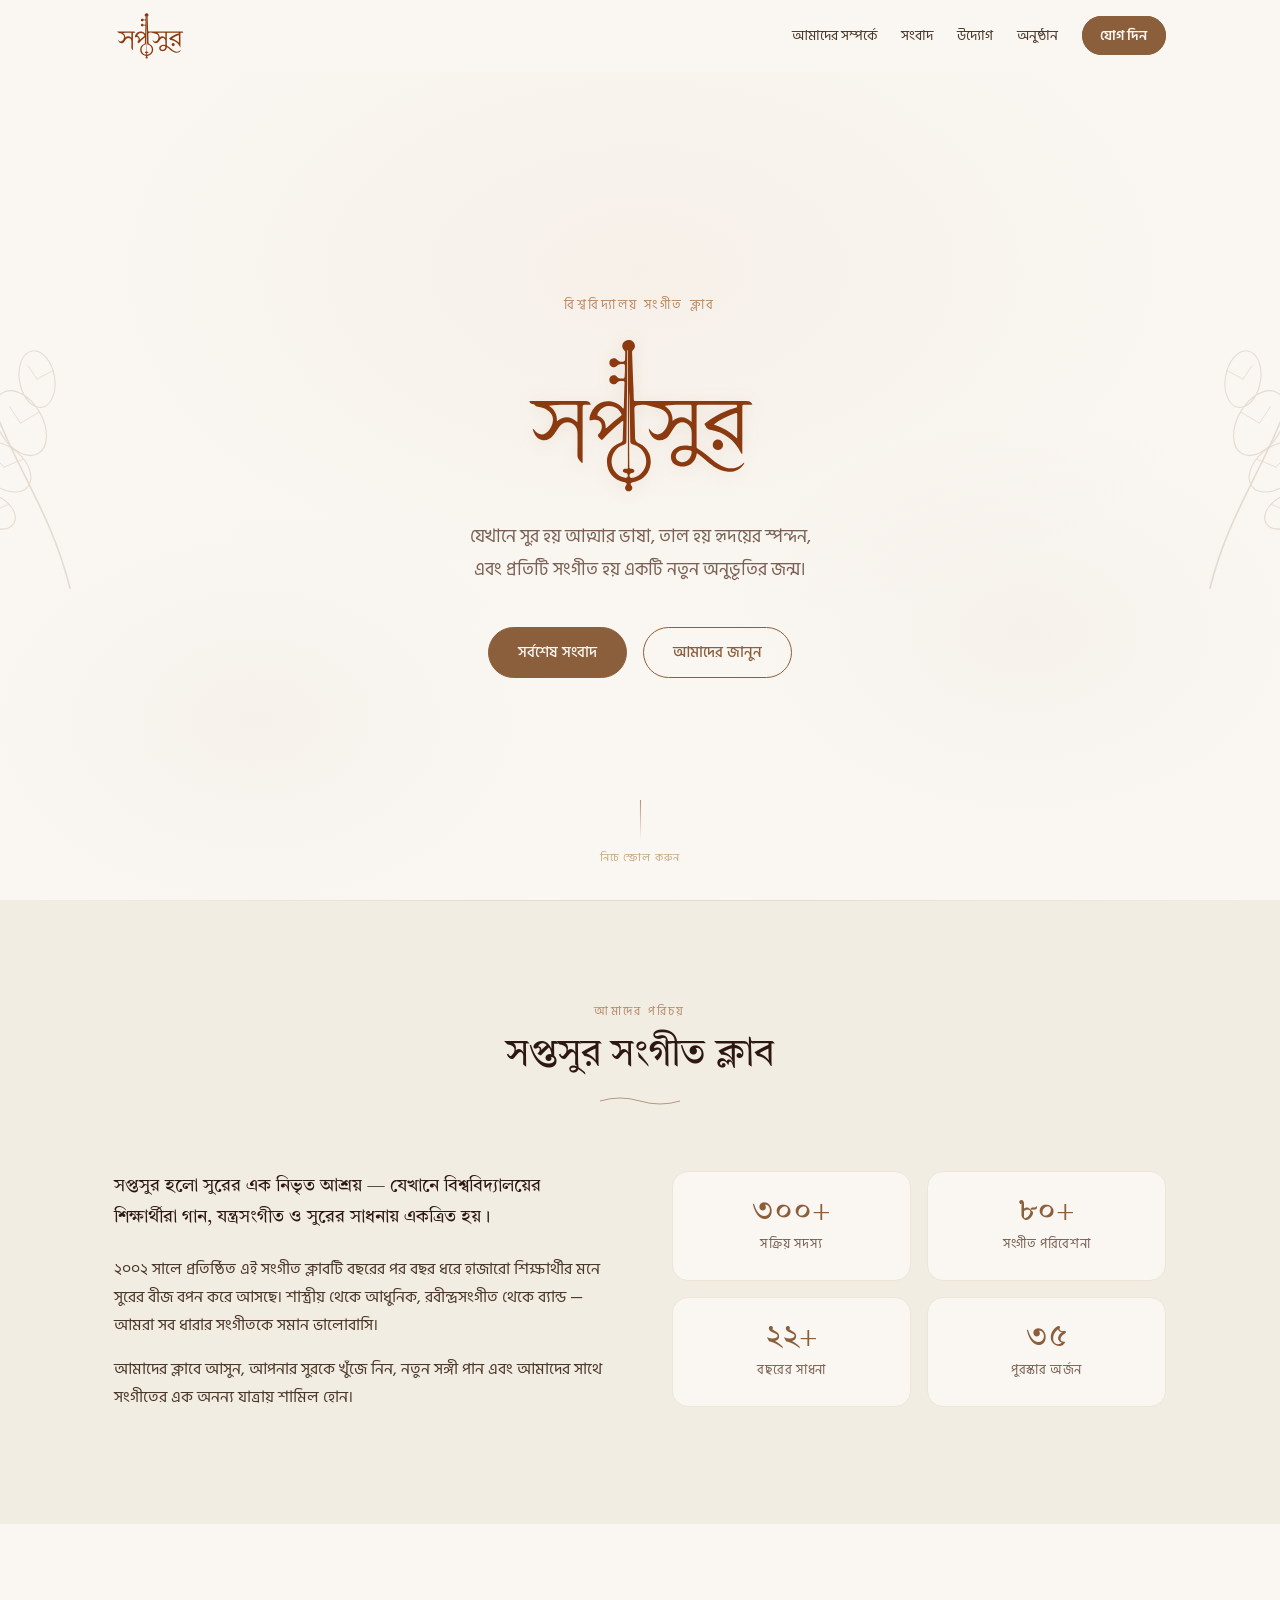
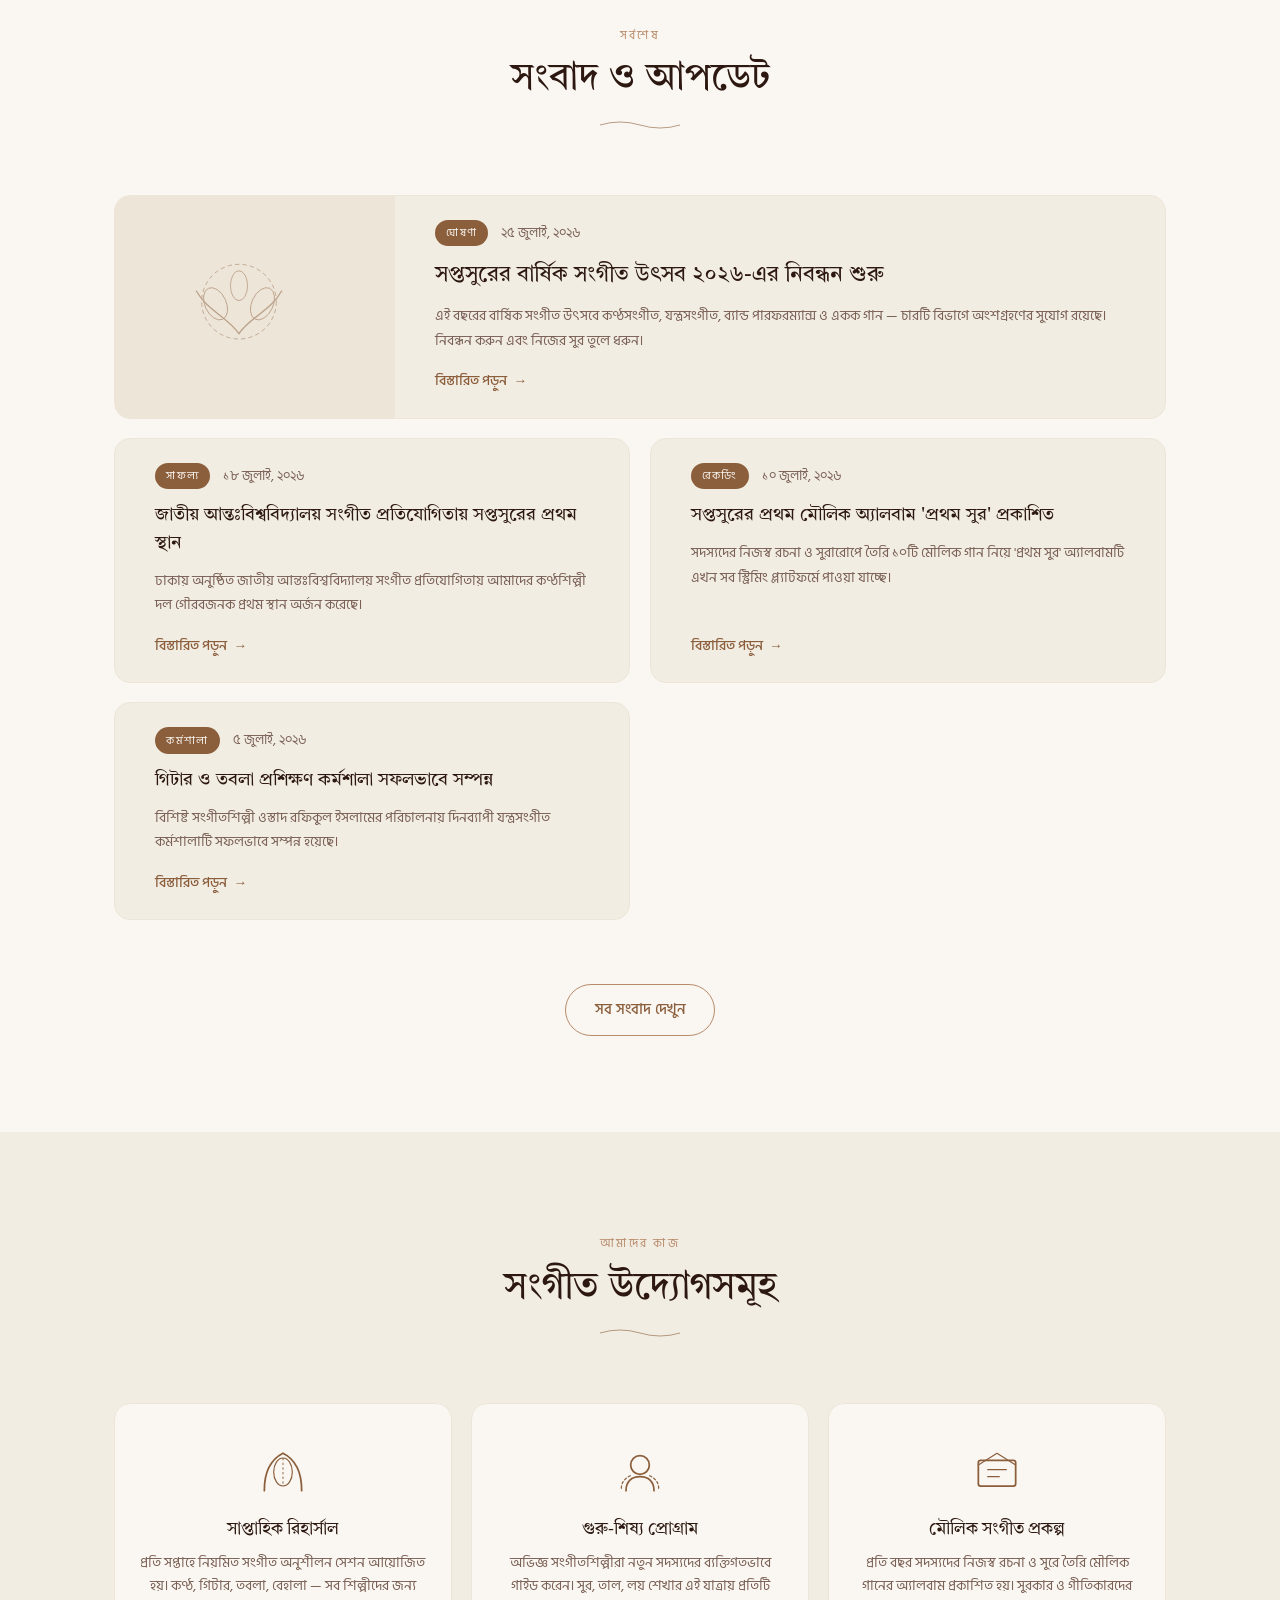
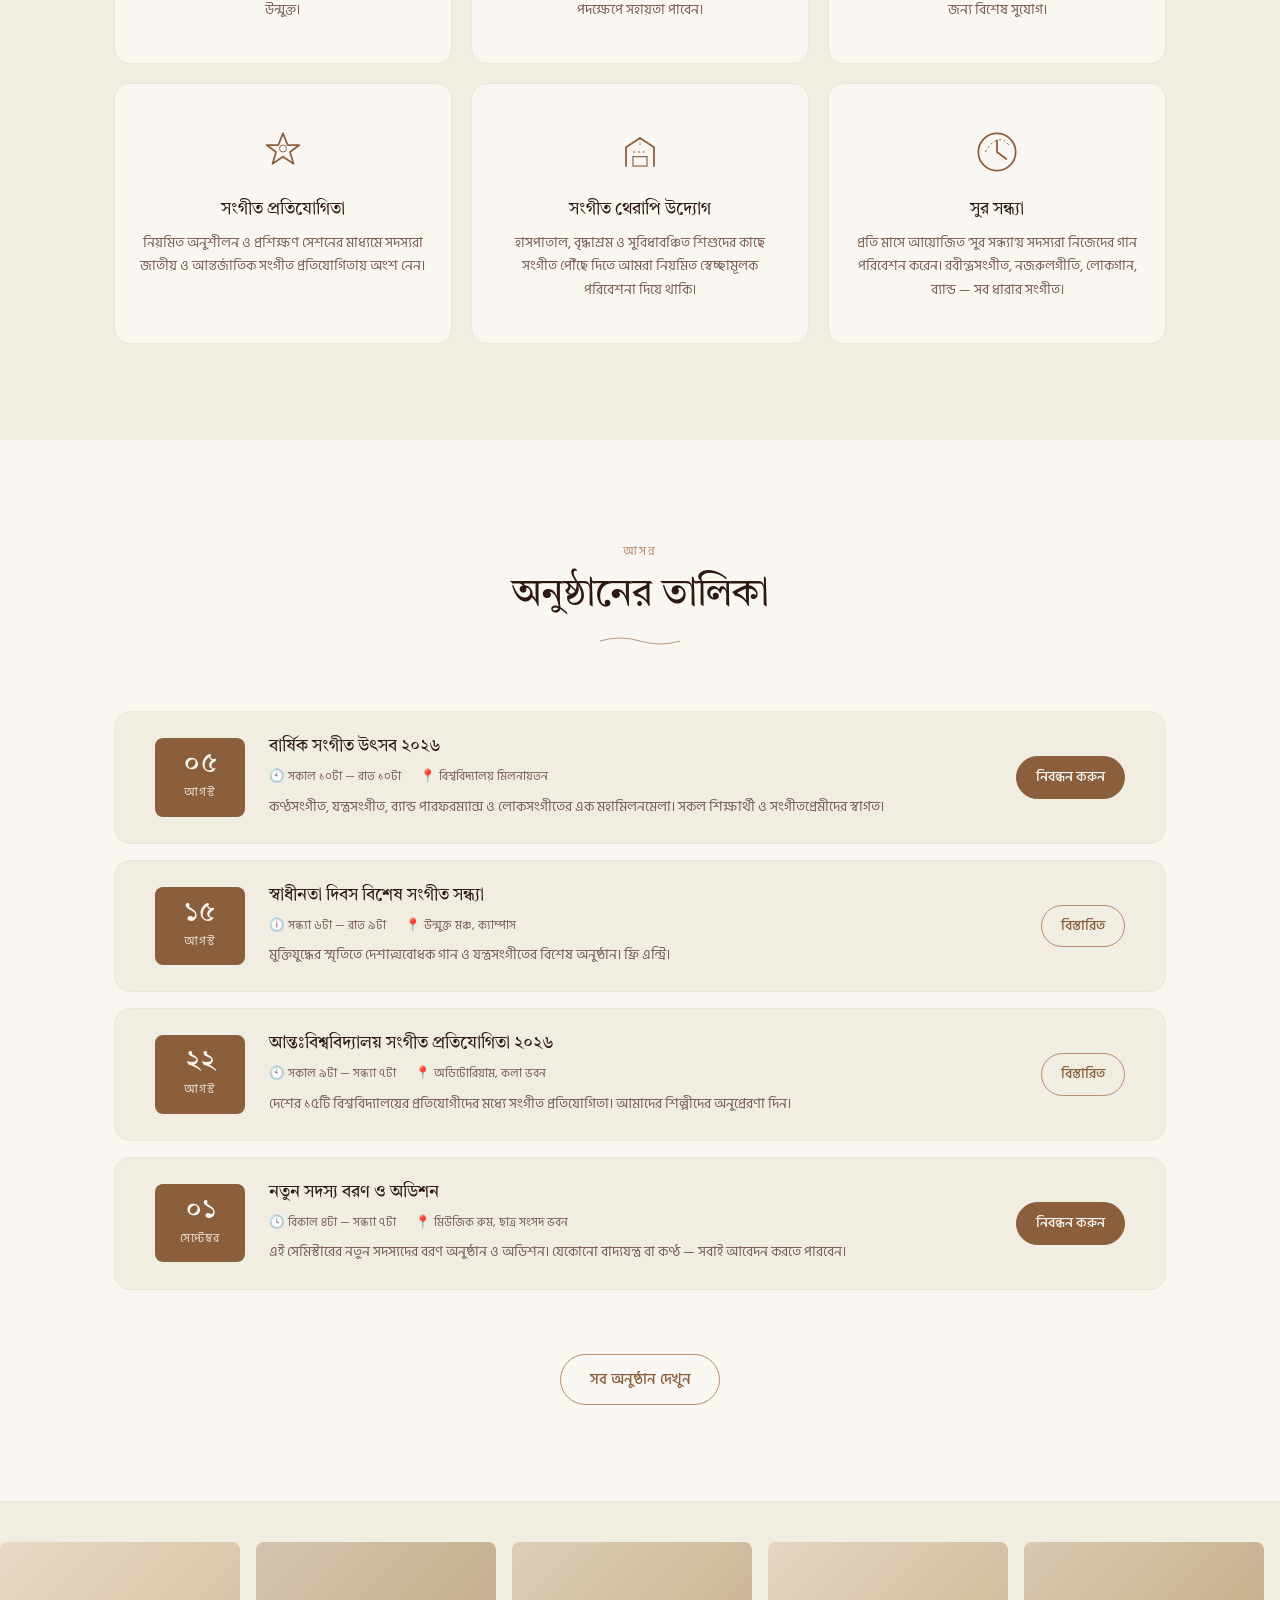
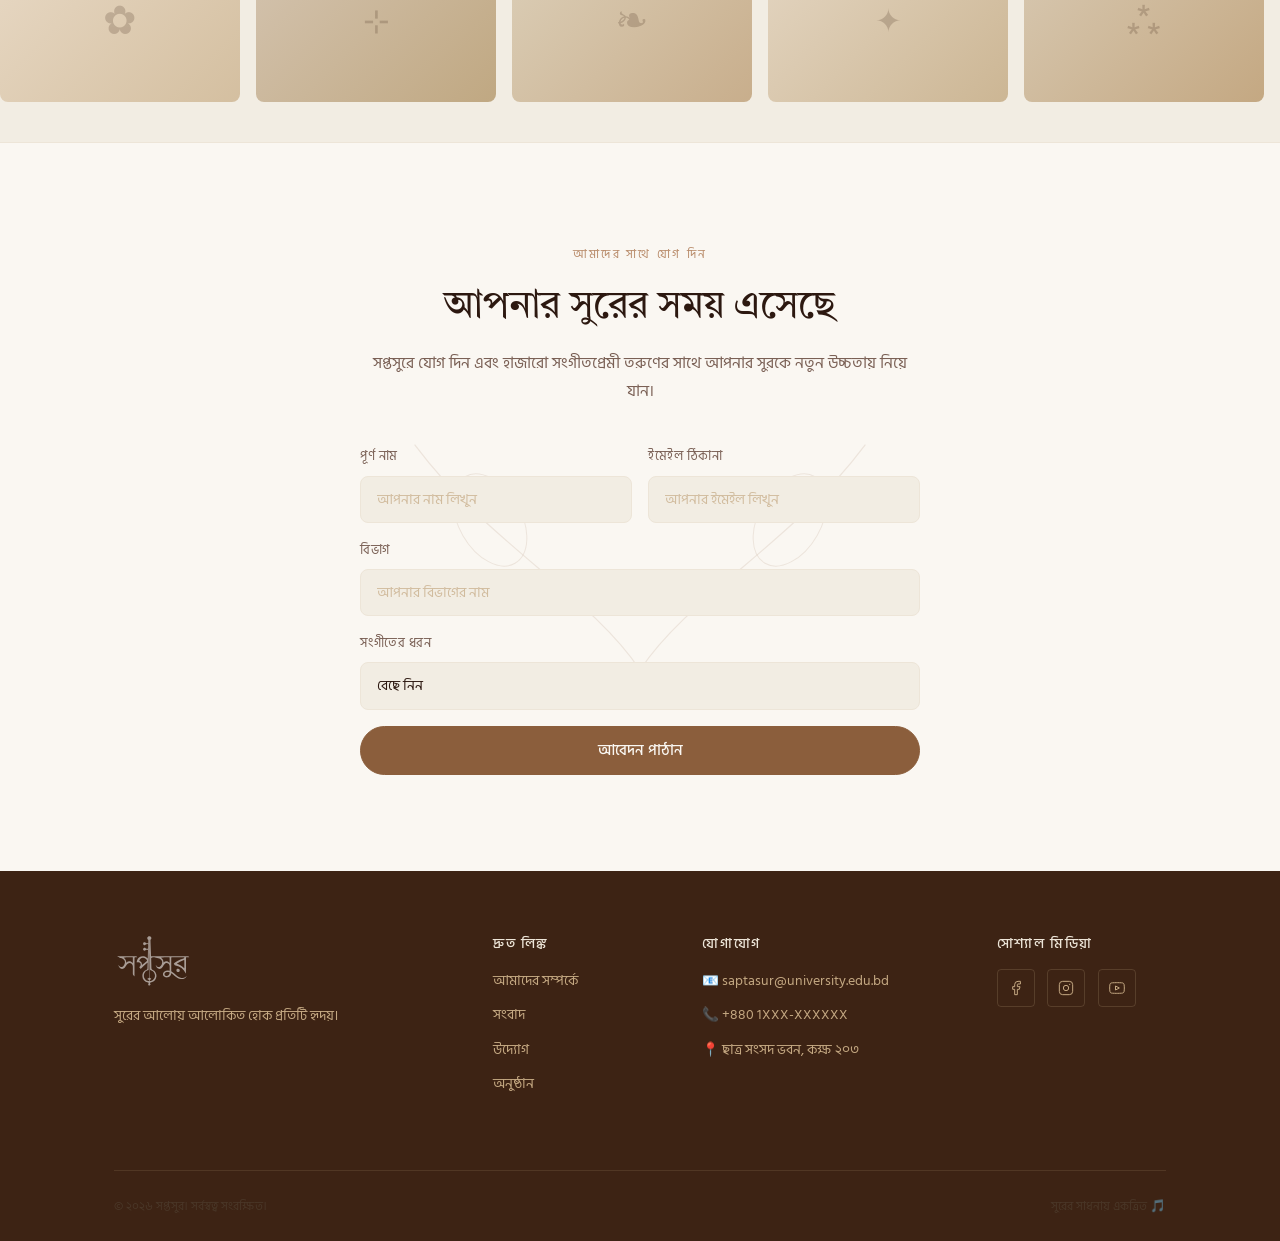
==== commit 4e569e20: "Fix mobile nav top gap - safe-area-inset support" ====
--- a/index.html
+++ b/index.html
@@ -2,7 +2,7 @@
 <html lang="bn">
 <head>
   <meta charset="UTF-8" />
-  <meta name="viewport" content="width=device-width, initial-scale=1.0" />
+  <meta name="viewport" content="width=device-width, initial-scale=1.0, viewport-fit=cover" />
   <meta name="description" content="সপ্তসুর — বিশ্ববিদ্যালয়ের সংগীত ক্লাব। সর্বশেষ সংবাদ, উদ্যোগ ও সংগীত অনুষ্ঠানের বিস্তারিত।" />
   <title>সপ্তসুর | সংগীত ক্লাব</title>
   <link rel="preconnect" href="https://fonts.googleapis.com">
--- a/style.css
+++ b/style.css
@@ -193,8 +193,9 @@
   left: 0;
   right: 0;
   z-index: 1000;
-  height: var(--nav-h);
-  background: rgba(250, 247, 242, 0.85);
+  height: calc(var(--nav-h) + env(safe-area-inset-top, 0px));
+  padding-top: env(safe-area-inset-top, 0px);
+  background: rgba(250, 247, 242, 0.95);
   backdrop-filter: blur(12px);
   -webkit-backdrop-filter: blur(12px);
   border-bottom: 1px solid transparent;
@@ -1052,23 +1053,38 @@
 
 
 /* ============================================
-   RESPONSIVE
-   ============================================ */
+   RESPONSIVE — Mobile Optimized
+   ============================================ */
+
+/* --- Tablet (≤900px) --- */
 @media (max-width: 900px) {
   .about-grid { grid-template-columns: 1fr; }
   .initiatives-grid { grid-template-columns: repeat(2, 1fr); }
   .footer-grid { grid-template-columns: 1fr 1fr; gap: var(--space-md); }
-}
-
+
+  .hero-logo-img {
+    max-width: 340px;
+  }
+
+  .section { padding: var(--space-xl) 0; }
+}
+
+/* --- Mobile (≤768px) --- */
 @media (max-width: 768px) {
+
+  /* NAV */
+  .nav-container {
+    padding: 0 var(--space-md);
+  }
   .nav-links {
     position: fixed;
     top: var(--nav-h);
     left: 0;
     right: 0;
-    background: rgba(250, 247, 242, 0.97);
-    backdrop-filter: blur(12px);
-    padding: var(--space-md);
+    background: rgba(250, 247, 242, 0.98);
+    backdrop-filter: blur(16px);
+    -webkit-backdrop-filter: blur(16px);
+    padding: var(--space-sm) var(--space-md) var(--space-md);
     flex-direction: column;
     gap: 0;
     border-bottom: 1px solid var(--cream-mid);
@@ -1081,35 +1097,173 @@
   .nav-links li { width: 100%; }
   .nav-link {
     display: block;
-    padding: 0.9rem 0;
+    padding: 0.95rem 0;
     border-bottom: 1px solid var(--cream-mid);
-    font-size: 1rem;
-  }
-  .nav-cta { margin-top: 0.5rem; text-align: center; display: block; }
+    font-size: 1.05rem;
+  }
+  .nav-links li:last-child .nav-link { border-bottom: none; }
+  .nav-cta {
+    margin-top: 0.75rem;
+    text-align: center;
+    display: block;
+    border: 1px solid var(--brown) !important;
+    border-radius: var(--radius-full);
+    padding: 0.75rem !important;
+  }
   .nav-toggle { display: flex; }
-
+  .logo-img { height: 44px; width: auto; }
+
+  /* HERO */
+  .hero {
+    min-height: 100svh;
+    padding: calc(var(--nav-h) + 2rem) var(--space-md) var(--space-xl);
+  }
+  .hero-content { padding: 0; }
+  .hero-logo-img {
+    height: clamp(60px, 20vw, 110px);
+    max-width: 85vw;
+    margin-bottom: 1rem;
+  }
+  .hero-tagline { font-size: 0.8rem; letter-spacing: 0.18em; }
+  .hero-description {
+    font-size: 0.95rem;
+    line-height: 1.8;
+  }
+  .hero-actions {
+    flex-direction: column;
+    gap: 0.75rem;
+    align-items: center;
+  }
+  .hero-actions .btn {
+    width: 100%;
+    max-width: 280px;
+    text-align: center;
+    padding: 0.9rem 1.5rem;
+  }
+  .hero-botanical { display: none; }
+  .hero-scroll-indicator { display: none; }
+
+  /* SECTIONS */
+  .section { padding: 3rem 0; }
+  .container { padding: 0 var(--space-md); }
+  .section-title { font-size: clamp(1.5rem, 5vw, 2rem); }
+
+  /* ABOUT */
+  .about-grid { grid-template-columns: 1fr; gap: var(--space-lg); }
+  .about-stats { grid-template-columns: 1fr 1fr; gap: 0.75rem; }
+  .stat-card { padding: 1.25rem 1rem; }
+  .stat-number { font-size: 2rem; }
+
+  /* NEWS */
   .news-grid { grid-template-columns: 1fr; }
   .news-card-featured { grid-template-columns: 1fr; }
-  .event-item { grid-template-columns: 70px 1fr; }
-  .event-action { grid-column: 2; }
-  .form-row { grid-template-columns: 1fr; }
-  .footer-grid { grid-template-columns: 1fr; }
-  .footer-bottom { flex-direction: column; gap: 0.5rem; text-align: center; }
-  .hero-botanical { display: none; }
-}
-
-@media (max-width: 540px) {
+  .news-card { padding: 1.25rem; }
+  .news-img-placeholder { height: 180px; }
+
+  /* INITIATIVES */
+  .initiatives-grid { grid-template-columns: 1fr; gap: 1rem; }
+  .initiative-card { padding: 1.5rem; }
+
+  /* EVENTS */
+  .event-item {
+    grid-template-columns: 65px 1fr;
+    gap: 1rem;
+    padding: 1.25rem;
+  }
+  .event-action {
+    grid-column: 1 / -1;
+    text-align: center;
+  }
+  .event-action .btn { width: 100%; }
+  .event-day { font-size: 1.6rem; }
+
+  /* JOIN FORM */
+  .join { padding: 3rem 0; }
+  .form-row { grid-template-columns: 1fr; gap: 1rem; }
+  .join-title { font-size: clamp(1.5rem, 5vw, 2rem); }
+  input, select {
+    font-size: 16px; /* iOS zoom fix */
+    padding: 0.9rem 1rem;
+  }
+  .btn-full { padding: 1rem; font-size: 1rem; }
+
+  /* FOOTER */
+  .footer-grid { grid-template-columns: 1fr; gap: 2rem; }
+  .footer-bottom {
+    flex-direction: column;
+    gap: 0.5rem;
+    text-align: center;
+    font-size: 0.8rem;
+  }
+  .footer-logo { height: 44px; }
+  .social-links { justify-content: flex-start; }
+
+  /* GALLERY */
+  .gallery-item { width: 180px; height: 120px; }
+}
+
+/* --- Small Mobile (≤480px) --- */
+@media (max-width: 480px) {
+  :root { --nav-h: 64px; }
+
+  .logo-img { height: 40px; width: auto; }
+
+  .hero-logo-img {
+    height: clamp(52px, 18vw, 90px);
+    max-width: 80vw;
+  }
+  .hero-tagline { font-size: 0.72rem; }
+  .hero-description { font-size: 0.9rem; }
+
+  .about-stats { grid-template-columns: 1fr 1fr; }
+  .stat-card { padding: 1rem 0.75rem; }
+  .stat-number { font-size: 1.75rem; }
+  .stat-label { font-size: 0.72rem; }
+
   .initiatives-grid { grid-template-columns: 1fr; }
-  .about-stats { grid-template-columns: 1fr 1fr; }
-  .event-item { 
+
+  .event-item {
     grid-template-columns: 1fr;
     text-align: center;
   }
   .event-date-block {
     flex-direction: row;
-    gap: 0.5rem;
-    align-self: center;
+    gap: 0.4rem;
+    justify-content: center;
+    margin: 0 auto;
     width: fit-content;
-    margin: 0 auto;
-  }
-}
+  }
+  .event-day { font-size: 1.4rem; }
+  .event-meta {
+    flex-direction: column;
+    gap: 0.25rem;
+    align-items: center;
+  }
+
+  .news-card { padding: 1rem; }
+  .section-title { font-size: 1.4rem; }
+
+  .join-title { font-size: 1.4rem; }
+  .join-desc { font-size: 0.9rem; }
+
+  .gallery-item { width: 140px; height: 100px; }
+}
+
+/* --- Extra Small (≤360px) --- */
+@media (max-width: 360px) {
+  .container { padding: 0 1rem; }
+  .hero-logo-img { max-width: 90vw; }
+  .about-stats { grid-template-columns: 1fr 1fr; gap: 0.5rem; }
+  .stat-number { font-size: 1.5rem; }
+  .nav-link { font-size: 0.95rem; }
+}
+
+/* --- Touch device improvements --- */
+@media (hover: none) and (pointer: coarse) {
+  .btn { min-height: 48px; }
+  .nav-link { min-height: 48px; display: flex; align-items: center; }
+  .social-link { width: 44px; height: 44px; }
+  .news-read-more { padding: 0.5rem 0; display: inline-block; }
+  input, select { min-height: 48px; }
+}
+
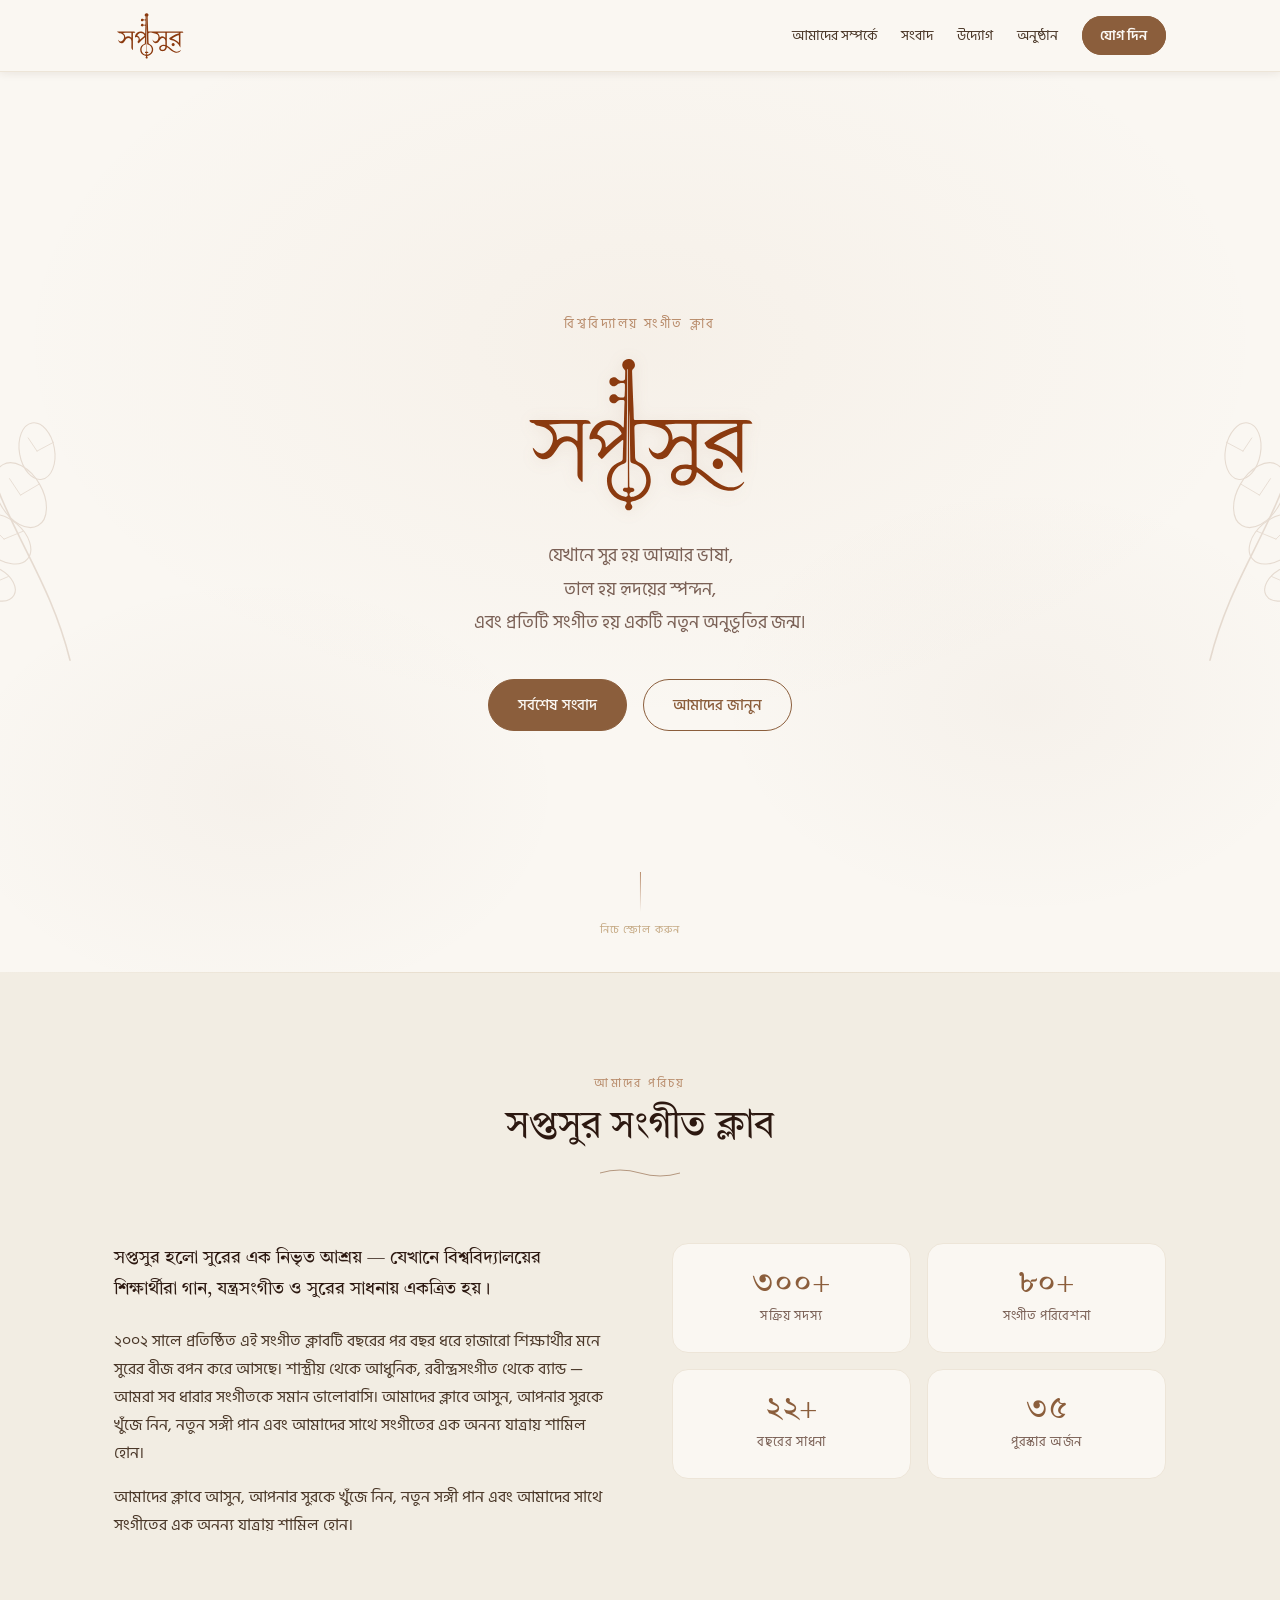
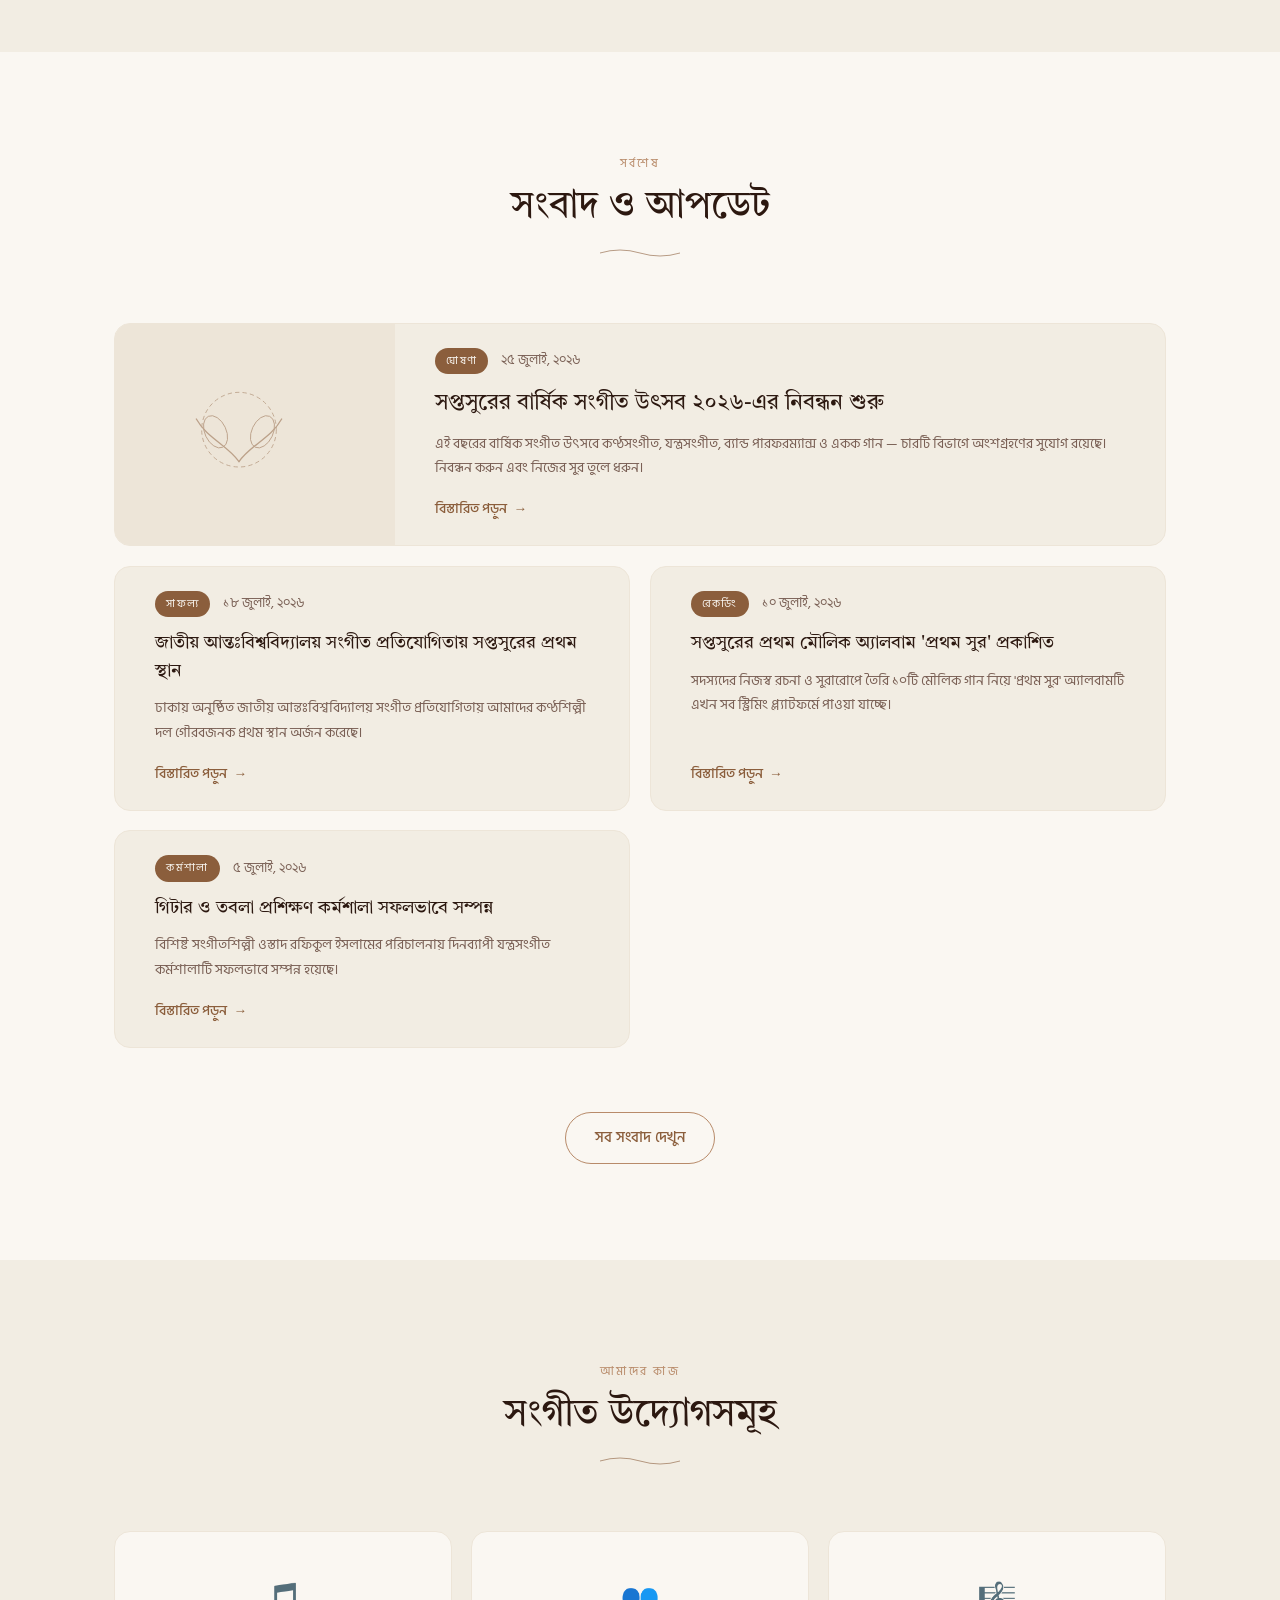
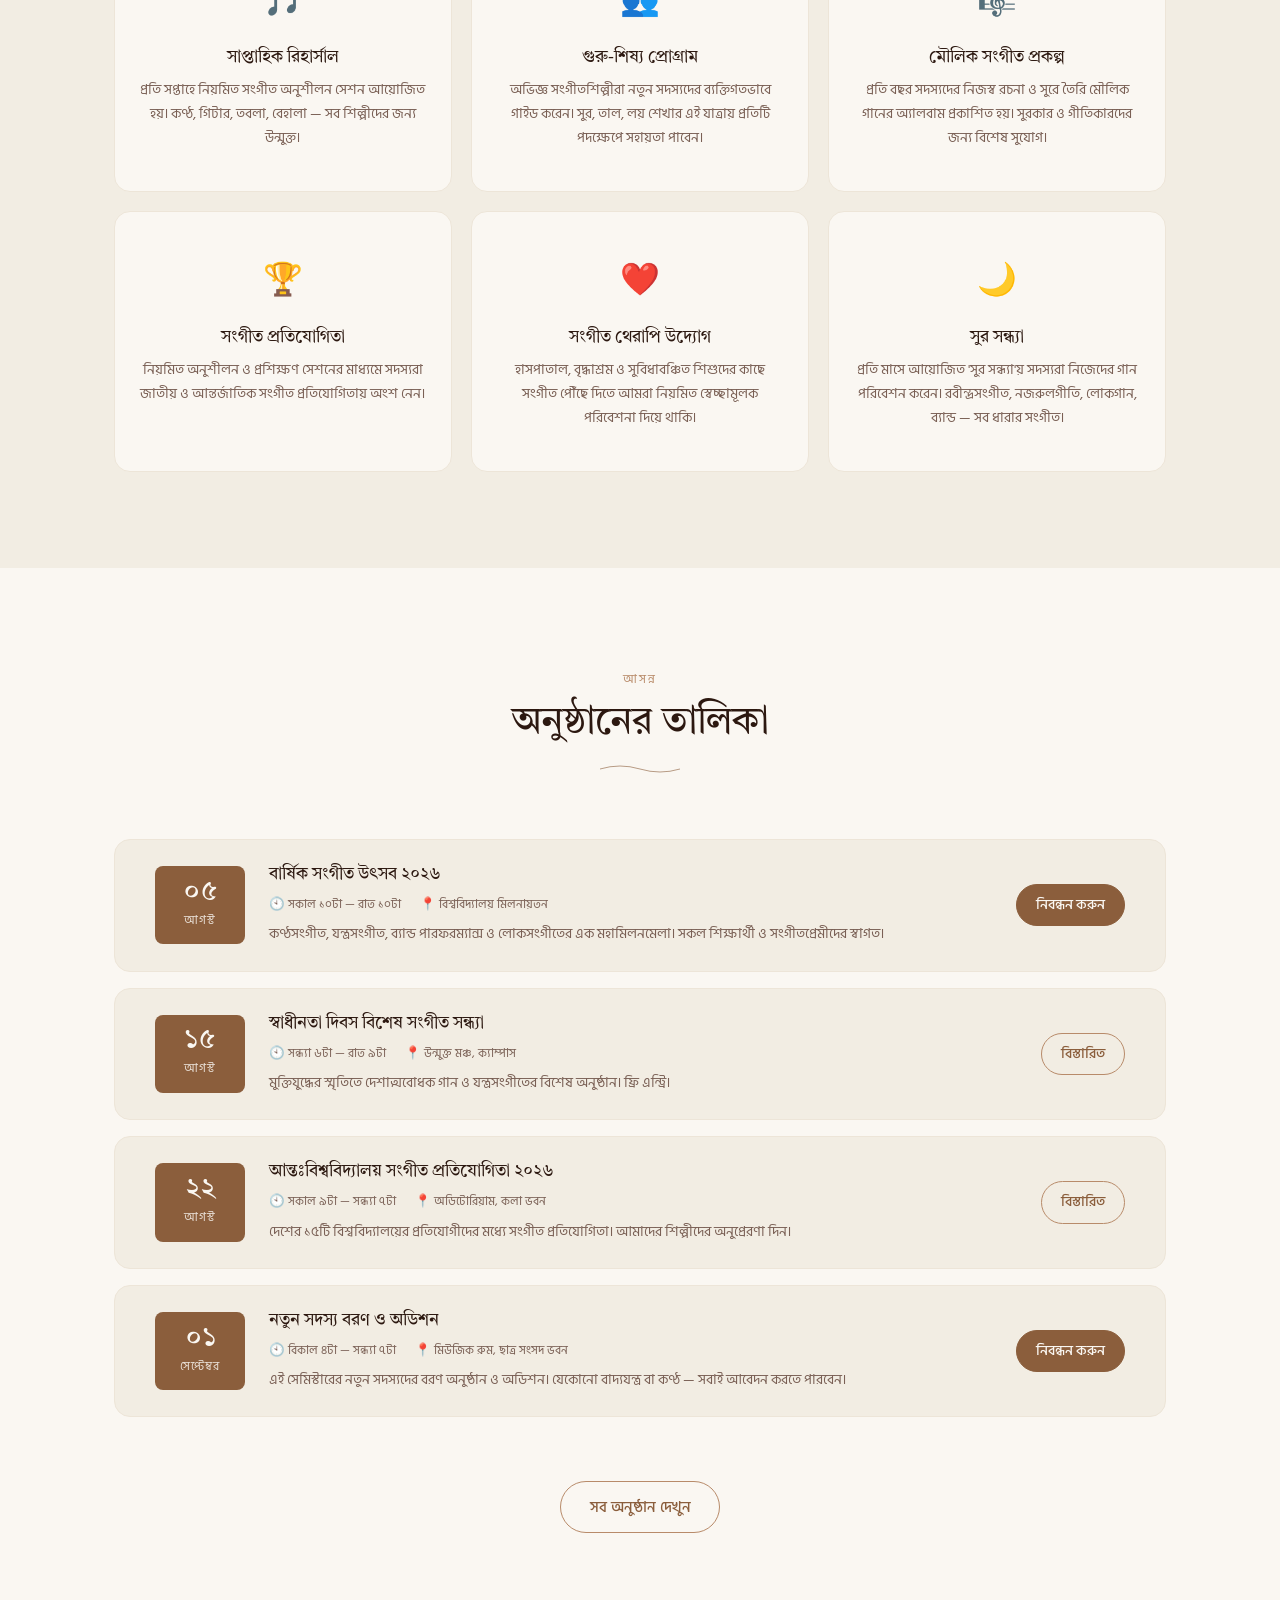
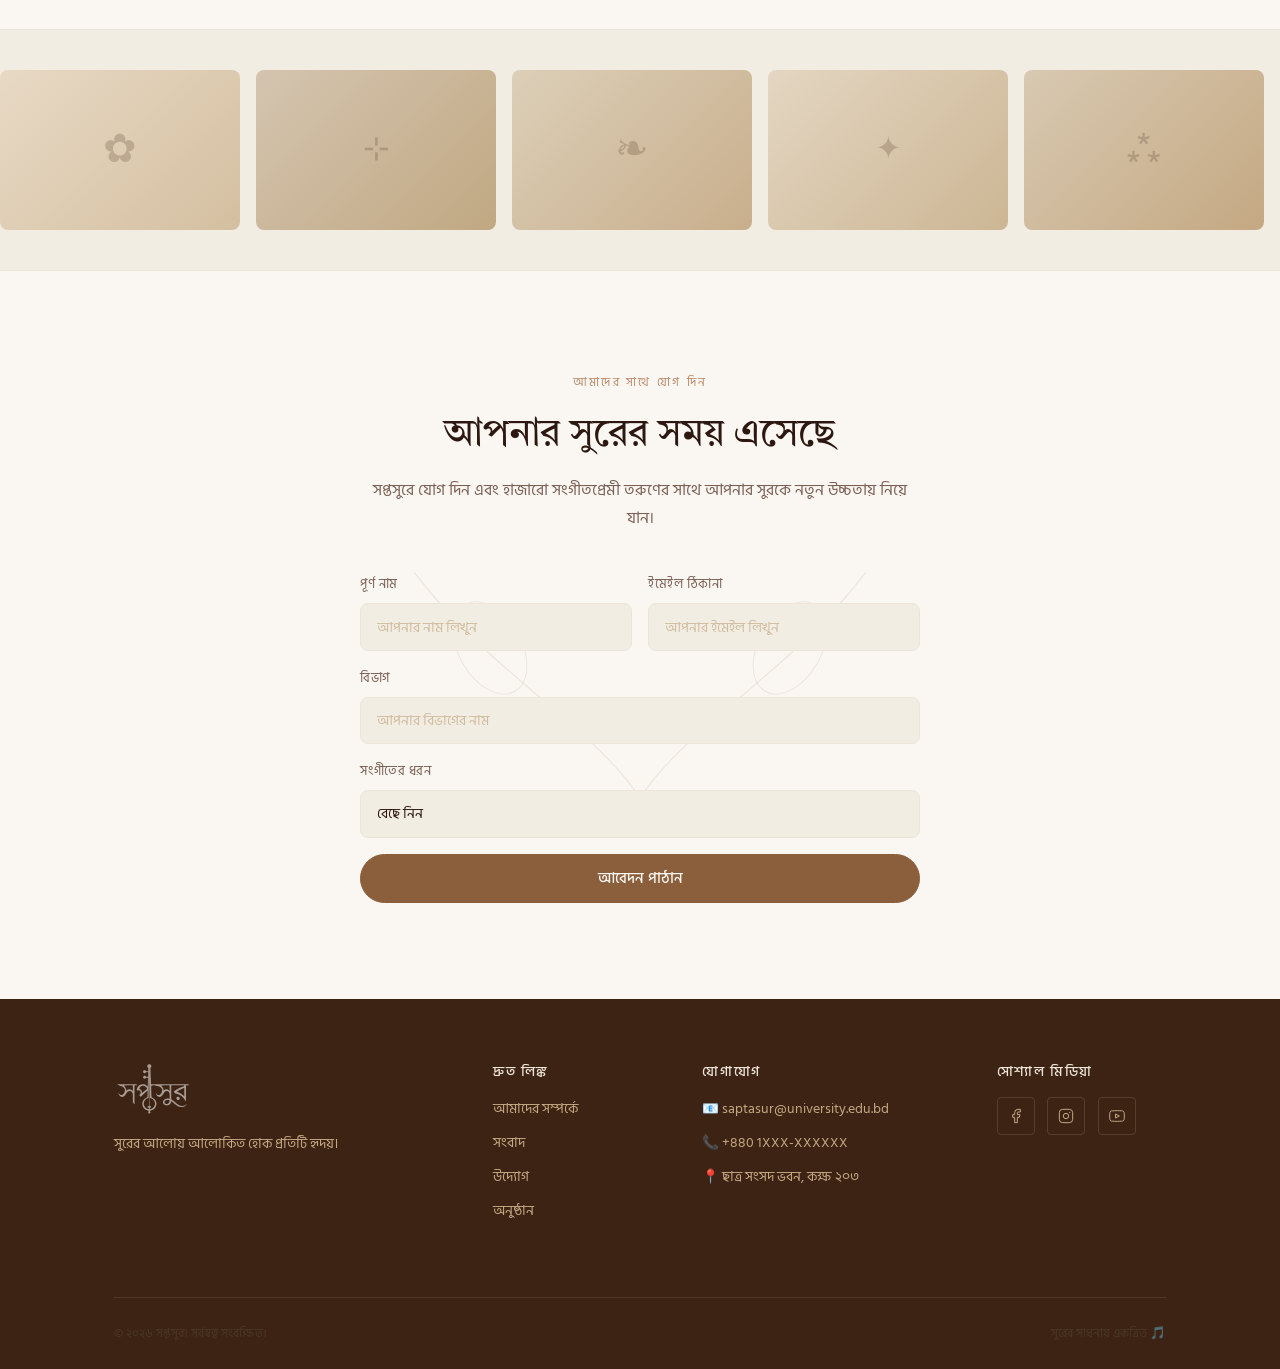
==== commit 514ca159: "Add admin panel + content.json dynamic loading" ====
--- a/index.html
+++ b/index.html
@@ -496,5 +496,164 @@
   </footer>
 
   <script src="script.js"></script>
+  <script>
+  // =============================================
+  // Dynamic content loader from content.json
+  // =============================================
+  async function loadContent() {
+    try {
+      const res = await fetch('./content.json?v=' + Date.now());
+      if (!res.ok) return;
+      const c = await res.json();
+
+      // HERO
+      const heroTagline = document.querySelector('.hero-tagline');
+      const heroDesc = document.querySelector('.hero-description');
+      const heroBtnPrimary = document.querySelector('#hero-explore-btn');
+      const heroBtnGhost = document.querySelector('#hero-about-btn');
+      if (heroTagline) heroTagline.textContent = c.hero.tagline;
+      if (heroDesc) heroDesc.innerHTML = c.hero.description.replace(/,\s*/g, ',<br>');
+      if (heroBtnPrimary) { heroBtnPrimary.textContent = c.hero.btn_primary; heroBtnPrimary.href = c.hero.btn_primary_href; }
+      if (heroBtnGhost) { heroBtnGhost.textContent = c.hero.btn_ghost; heroBtnGhost.href = c.hero.btn_ghost_href; }
+
+      // ABOUT
+      const aboutLead = document.querySelector('.about-lead');
+      const aboutBody = document.querySelectorAll('.about-text p:not(.about-lead)');
+      if (aboutLead) aboutLead.textContent = c.about.lead;
+      if (aboutBody.length) aboutBody[0].textContent = c.about.body;
+
+      // STATS
+      const statCards = document.querySelectorAll('.stat-card');
+      c.about.stats.forEach((s, i) => {
+        if (statCards[i]) {
+          statCards[i].querySelector('.stat-number').textContent = s.number;
+          statCards[i].querySelector('.stat-label').textContent = s.label;
+        }
+      });
+
+      // NEWS
+      renderNews(c.news);
+
+      // EVENTS
+      renderEvents(c.events);
+
+      // INITIATIVES
+      renderInitiatives(c.initiatives);
+
+      // CONTACT
+      const emailEls = document.querySelectorAll('.footer-links-group li');
+      if (emailEls.length > 0) {
+        const footerGroups = document.querySelectorAll('.footer-links-group');
+        if (footerGroups[1]) {
+          footerGroups[1].querySelector('ul').innerHTML = `
+            <li>📧 ${c.contact.email}</li>
+            <li>📞 ${c.contact.phone}</li>
+            <li>📍 ${c.contact.address}</li>`;
+        }
+      }
+
+      // SOCIAL LINKS
+      const fb = document.getElementById('footer-facebook');
+      const ig = document.getElementById('footer-instagram');
+      const yt = document.getElementById('footer-youtube');
+      if (fb && c.contact.facebook !== '#') fb.href = c.contact.facebook;
+      if (ig && c.contact.instagram !== '#') ig.href = c.contact.instagram;
+      if (yt && c.contact.youtube !== '#') yt.href = c.contact.youtube;
+
+      // FOOTER
+      if (c.footer?.tagline) {
+        const ft = document.querySelector('.footer-tagline');
+        if (ft) ft.textContent = c.footer.tagline;
+      }
+
+    } catch(e) {
+      console.log('Content load failed, using static HTML:', e.message);
+    }
+  }
+
+  function renderNews(news) {
+    const grid = document.querySelector('.news-grid');
+    if (!grid || !news?.length) return;
+    const featured = news.find(n => n.featured) || news[0];
+    const rest = news.filter(n => !n.featured).slice(0, 3);
+
+    grid.innerHTML = `
+      <article class="news-card news-card-featured" id="news-featured">
+        <div class="news-card-img">
+          <div class="news-img-placeholder news-img-1">
+            <div class="placeholder-botanical">
+              <svg viewBox="0 0 120 80" fill="none" xmlns="http://www.w3.org/2000/svg">
+                <circle cx="60" cy="40" r="35" fill="none" stroke="#8B5E3C" stroke-width="0.8" stroke-dasharray="4 3"/>
+                <path d="M60 70 C50 55 30 48 20 30" stroke="#8B5E3C" stroke-width="1.2" fill="none" stroke-linecap="round"/>
+                <path d="M60 70 C70 55 90 48 100 30" stroke="#8B5E3C" stroke-width="1.2" fill="none" stroke-linecap="round"/>
+                <ellipse cx="38" cy="42" rx="10" ry="16" fill="none" stroke="#8B5E3C" stroke-width="0.8" transform="rotate(-25 38 42)"/>
+                <ellipse cx="82" cy="42" rx="10" ry="16" fill="none" stroke="#8B5E3C" stroke-width="0.8" transform="rotate(25 82 42)"/>
+              </svg>
+            </div>
+          </div>
+        </div>
+        <div class="news-card-body">
+          <div class="news-meta">
+            <span class="news-category">${featured.category}</span>
+            <time class="news-date">${featured.date}</time>
+          </div>
+          <h3 class="news-title">${featured.title}</h3>
+          <p class="news-excerpt">${featured.excerpt}</p>
+          <a href="${featured.link}" class="news-read-more">বিস্তারিত পড়ুন <span class="arrow">→</span></a>
+        </div>
+      </article>
+      ${rest.map((item, i) => `
+      <article class="news-card" id="news-card-${i+2}">
+        <div class="news-card-body">
+          <div class="news-meta">
+            <span class="news-category">${item.category}</span>
+            <time class="news-date">${item.date}</time>
+          </div>
+          <h3 class="news-title">${item.title}</h3>
+          <p class="news-excerpt">${item.excerpt}</p>
+          <a href="${item.link}" class="news-read-more">বিস্তারিত পড়ুন <span class="arrow">→</span></a>
+        </div>
+      </article>`).join('')}`;
+  }
+
+  function renderEvents(events) {
+    const list = document.querySelector('.events-list');
+    if (!list || !events?.length) return;
+    list.innerHTML = events.map((item, i) => `
+      <div class="event-item" id="event-${i+1}">
+        <div class="event-date-block">
+          <span class="event-day">${item.day}</span>
+          <span class="event-month">${item.month}</span>
+        </div>
+        <div class="event-details">
+          <h3 class="event-title">${item.title}</h3>
+          <div class="event-meta">
+            <span class="event-time">🕙 ${item.time}</span>
+            <span class="event-location">📍 ${item.location}</span>
+          </div>
+          <p class="event-desc">${item.desc}</p>
+        </div>
+        <div class="event-action">
+          <a href="${item.link}" class="btn btn-sm btn-${item.btn_style}">${item.btn_label}</a>
+        </div>
+      </div>`).join('');
+  }
+
+  function renderInitiatives(initiatives) {
+    const grid = document.querySelector('.initiatives-grid');
+    if (!grid || !initiatives?.length) return;
+    const icons = ['🎵','👥','🎼','🏆','❤️','🌙'];
+    grid.innerHTML = initiatives.map((item, i) => `
+      <div class="initiative-card" id="initiative-${i+1}">
+        <div class="initiative-icon">
+          <span style="font-size:2rem">${icons[i] || '🎵'}</span>
+        </div>
+        <h3 class="initiative-title">${item.title}</h3>
+        <p class="initiative-desc">${item.desc}</p>
+      </div>`).join('');
+  }
+
+  loadContent();
+  </script>
 </body>
 </html>
--- a/style.css
+++ b/style.css
@@ -188,23 +188,18 @@
    NAVIGATION
    ============================================ */
 .site-header {
-  position: fixed;
+  position: sticky;
   top: 0;
   left: 0;
   right: 0;
   z-index: 1000;
-  height: calc(var(--nav-h) + env(safe-area-inset-top, 0px));
-  padding-top: env(safe-area-inset-top, 0px);
-  background: rgba(250, 247, 242, 0.95);
+  height: var(--nav-h);
+  background: rgba(250, 247, 242, 0.97);
   backdrop-filter: blur(12px);
   -webkit-backdrop-filter: blur(12px);
-  border-bottom: 1px solid transparent;
-  transition: border-color var(--transition), box-shadow var(--transition);
-}
-
-.site-header.scrolled {
-  border-bottom-color: var(--cream-mid);
+  border-bottom: 1px solid var(--cream-mid);
   box-shadow: var(--shadow-sm);
+  overflow: visible;
 }
 
 .nav-container {
@@ -323,7 +318,6 @@
   justify-content: center;
   position: relative;
   overflow: hidden;
-  padding-top: var(--nav-h);
   background: var(--cream);
 }
 
@@ -1077,8 +1071,8 @@
     padding: 0 var(--space-md);
   }
   .nav-links {
-    position: fixed;
-    top: var(--nav-h);
+    position: absolute;
+    top: 100%;
     left: 0;
     right: 0;
     background: rgba(250, 247, 242, 0.98);
@@ -1089,11 +1083,17 @@
     gap: 0;
     border-bottom: 1px solid var(--cream-mid);
     box-shadow: var(--shadow-md);
-    transform: translateY(-110%);
-    transition: transform var(--transition);
+    transform: translateY(-10px);
+    opacity: 0;
+    pointer-events: none;
+    transition: transform var(--transition), opacity var(--transition);
     z-index: 999;
   }
-  .nav-links.open { transform: translateY(0); }
+  .nav-links.open {
+    transform: translateY(0);
+    opacity: 1;
+    pointer-events: auto;
+  }
   .nav-links li { width: 100%; }
   .nav-link {
     display: block;
@@ -1116,7 +1116,7 @@
   /* HERO */
   .hero {
     min-height: 100svh;
-    padding: calc(var(--nav-h) + 2rem) var(--space-md) var(--space-xl);
+    padding: var(--space-xl) var(--space-md);
   }
   .hero-content { padding: 0; }
   .hero-logo-img {
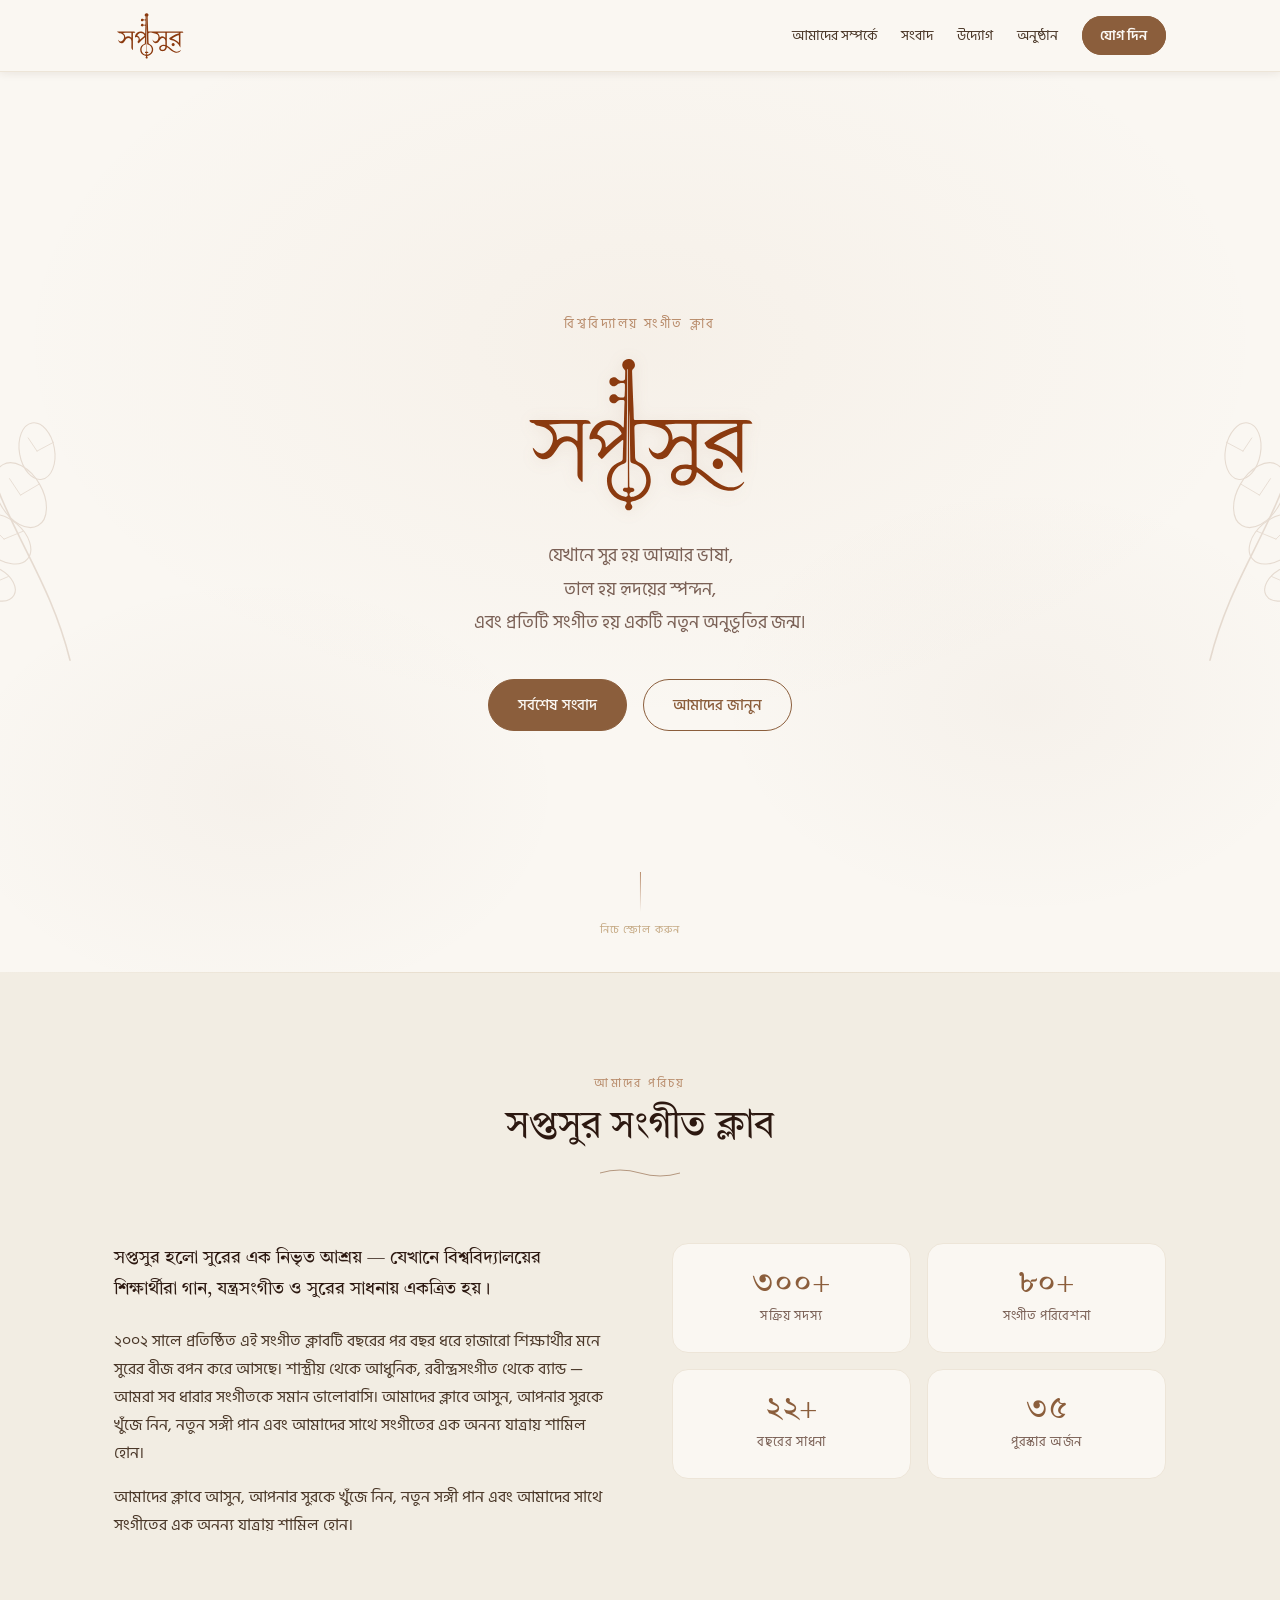
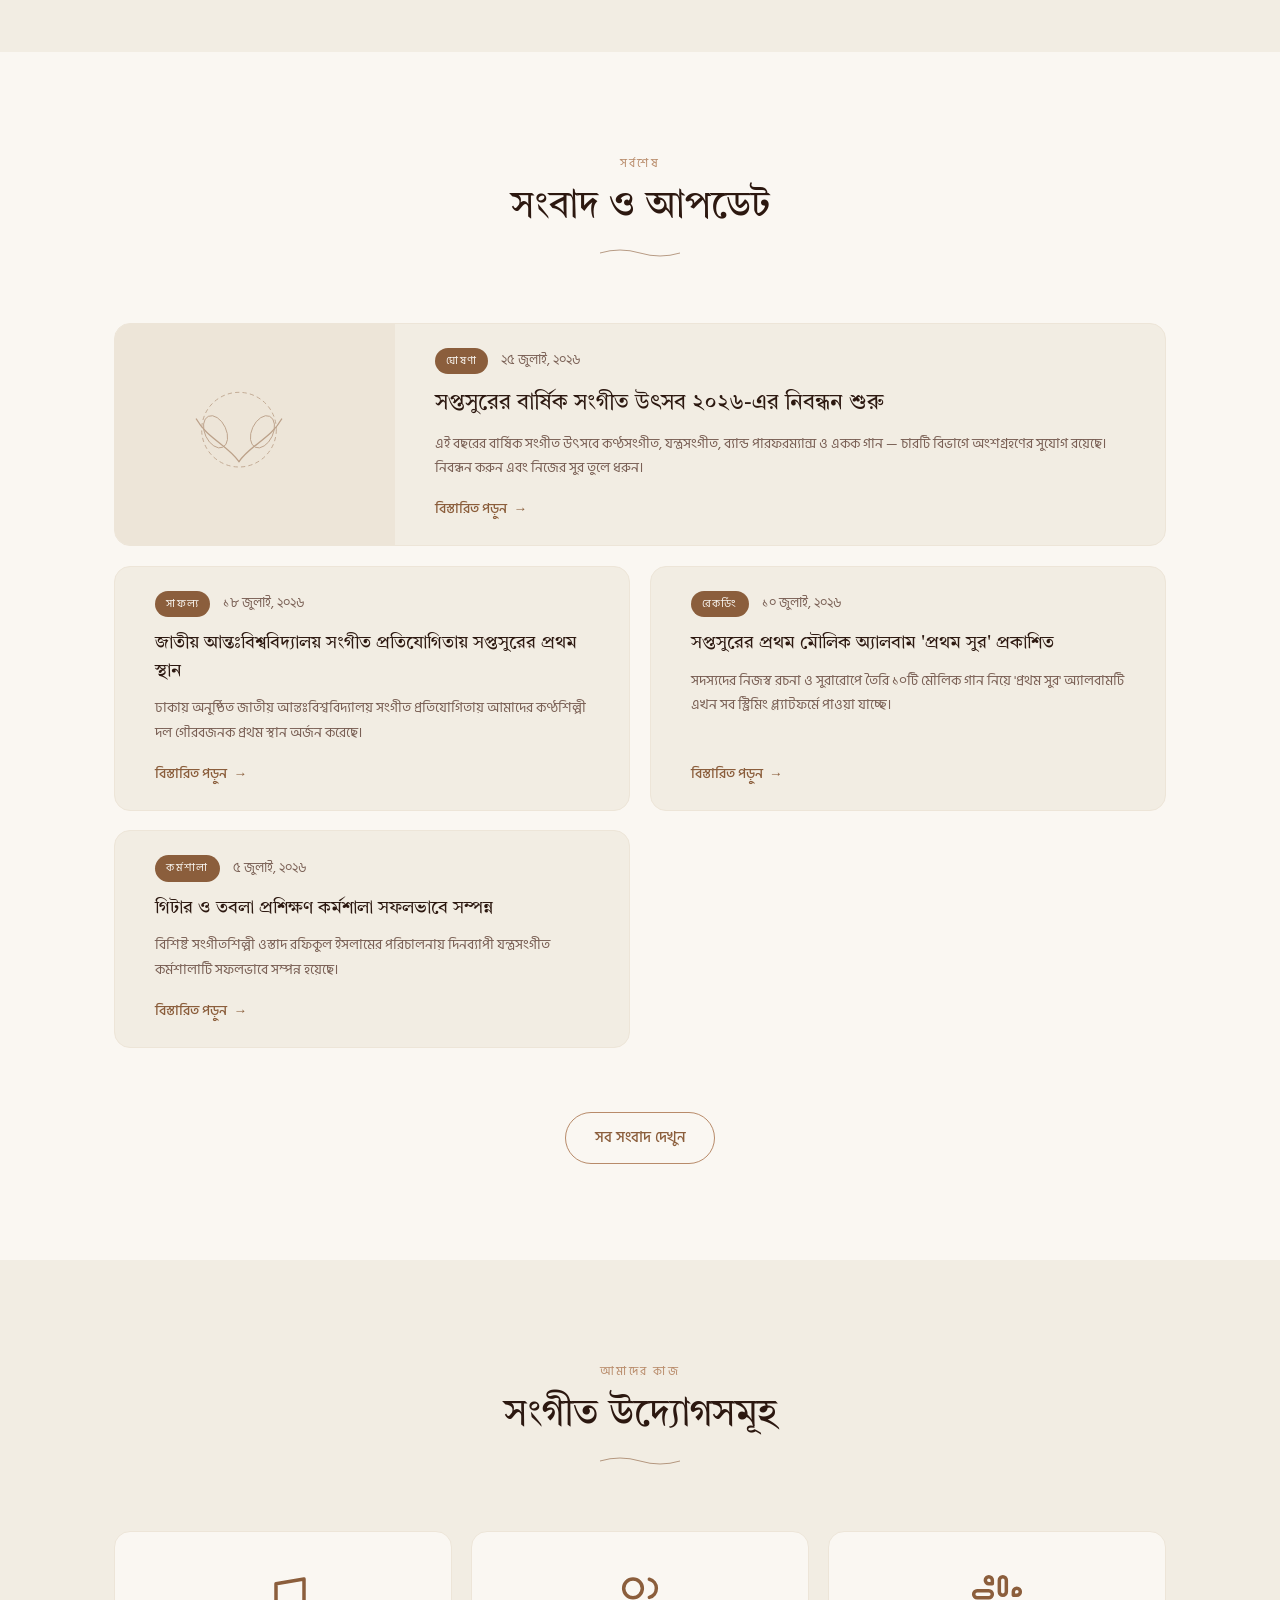
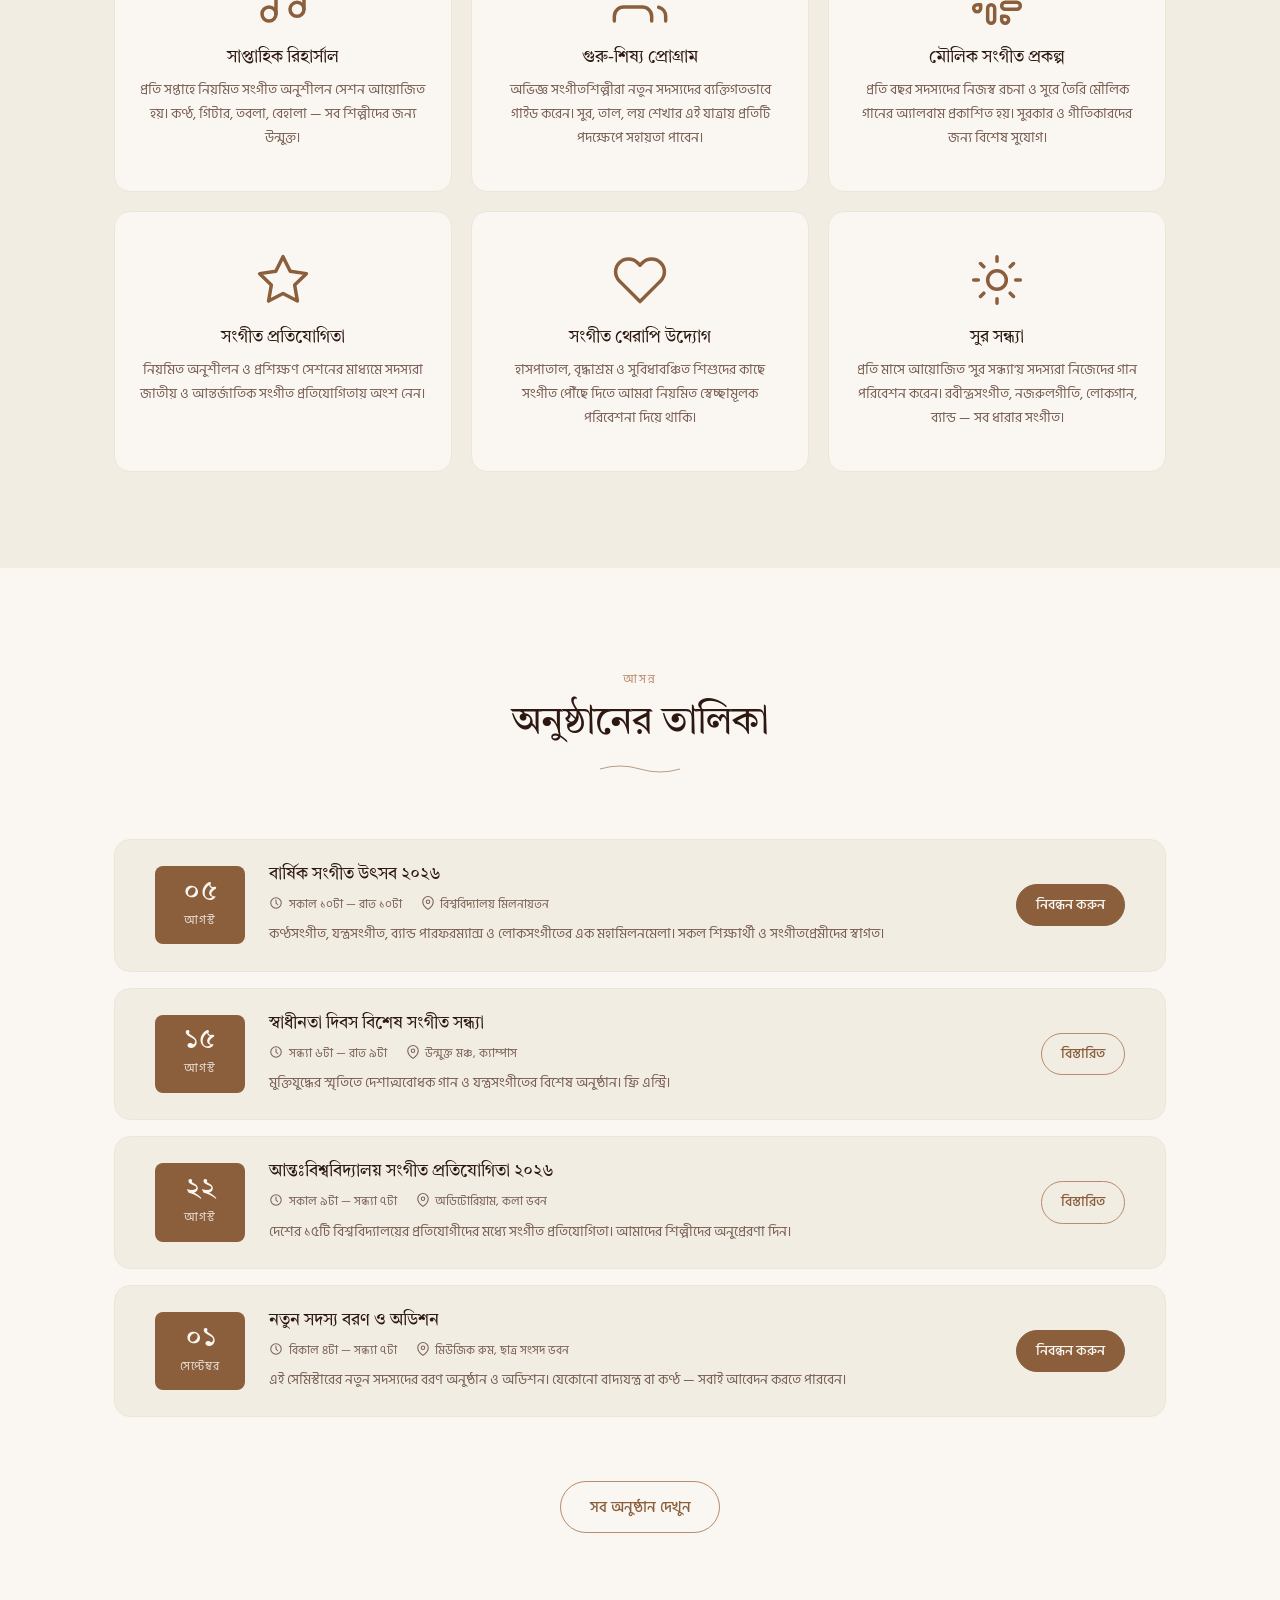
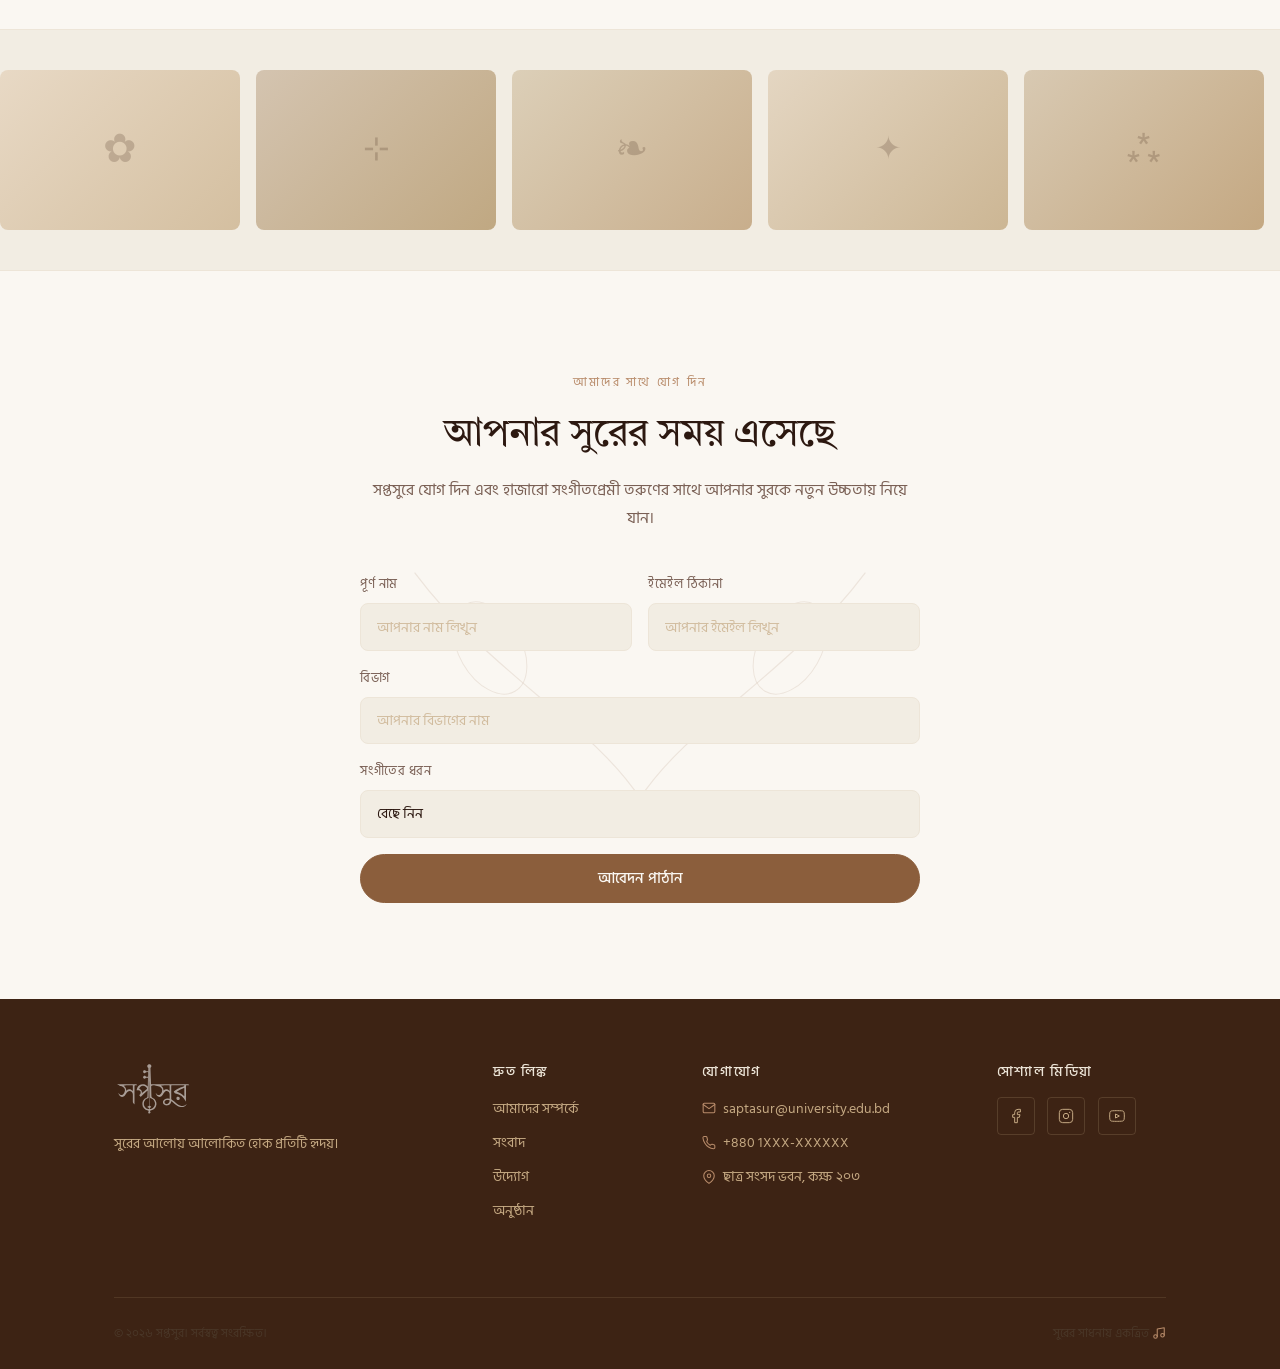
==== commit b65ee01d: "Fix Bengali UTF-8 decode in admin + replace all emojis with SVG icons" ====
--- a/index.html
+++ b/index.html
@@ -308,8 +308,8 @@
           <div class="event-details">
             <h3 class="event-title">বার্ষিক সংগীত উৎসব ২০২৬</h3>
             <div class="event-meta">
-              <span class="event-time">🕙 সকাল ১০টা — রাত ১০টা</span>
-              <span class="event-location">📍 বিশ্ববিদ্যালয় মিলনায়তন</span>
+              <span class="event-time"><svg class="meta-icon" viewBox="0 0 24 24" fill="none" stroke="currentColor" stroke-width="1.8" stroke-linecap="round"><circle cx="12" cy="12" r="9"/><polyline points="12 7 12 12 15 15"/></svg> সকাল ১০টা — রাত ১০টা</span>
+              <span class="event-location"><svg class="meta-icon" viewBox="0 0 24 24" fill="none" stroke="currentColor" stroke-width="1.8" stroke-linecap="round" stroke-linejoin="round"><path d="M21 10c0 7-9 13-9 13s-9-6-9-13a9 9 0 0 1 18 0z"/><circle cx="12" cy="10" r="3"/></svg> বিশ্ববিদ্যালয় মিলনায়তন</span>
             </div>
             <p class="event-desc">কণ্ঠসংগীত, যন্ত্রসংগীত, ব্যান্ড পারফরম্যান্স ও লোকসংগীতের এক মহামিলনমেলা। সকল শিক্ষার্থী ও সংগীতপ্রেমীদের স্বাগত।</p>
           </div>
@@ -326,8 +326,8 @@
           <div class="event-details">
             <h3 class="event-title">স্বাধীনতা দিবস বিশেষ সংগীত সন্ধ্যা</h3>
             <div class="event-meta">
-              <span class="event-time">🕕 সন্ধ্যা ৬টা — রাত ৯টা</span>
-              <span class="event-location">📍 উন্মুক্ত মঞ্চ, ক্যাম্পাস</span>
+              <span class="event-time"><svg class="meta-icon" viewBox="0 0 24 24" fill="none" stroke="currentColor" stroke-width="1.8" stroke-linecap="round"><circle cx="12" cy="12" r="9"/><polyline points="12 7 12 12 15 15"/></svg> সন্ধ্যা ৬টা — রাত ৯টা</span>
+              <span class="event-location"><svg class="meta-icon" viewBox="0 0 24 24" fill="none" stroke="currentColor" stroke-width="1.8" stroke-linecap="round" stroke-linejoin="round"><path d="M21 10c0 7-9 13-9 13s-9-6-9-13a9 9 0 0 1 18 0z"/><circle cx="12" cy="10" r="3"/></svg> উন্মুক্ত মঞ্চ, ক্যাম্পাস</span>
             </div>
             <p class="event-desc">মুক্তিযুদ্ধের স্মৃতিতে দেশাত্মবোধক গান ও যন্ত্রসংগীতের বিশেষ অনুষ্ঠান। ফ্রি এন্ট্রি।</p>
           </div>
@@ -344,8 +344,8 @@
           <div class="event-details">
             <h3 class="event-title">আন্তঃবিশ্ববিদ্যালয় সংগীত প্রতিযোগিতা ২০২৬</h3>
             <div class="event-meta">
-              <span class="event-time">🕙 সকাল ৯টা — সন্ধ্যা ৭টা</span>
-              <span class="event-location">📍 অডিটোরিয়াম, কলা ভবন</span>
+              <span class="event-time"><svg class="meta-icon" viewBox="0 0 24 24" fill="none" stroke="currentColor" stroke-width="1.8" stroke-linecap="round"><circle cx="12" cy="12" r="9"/><polyline points="12 7 12 12 15 15"/></svg> সকাল ৯টা — সন্ধ্যা ৭টা</span>
+              <span class="event-location"><svg class="meta-icon" viewBox="0 0 24 24" fill="none" stroke="currentColor" stroke-width="1.8" stroke-linecap="round" stroke-linejoin="round"><path d="M21 10c0 7-9 13-9 13s-9-6-9-13a9 9 0 0 1 18 0z"/><circle cx="12" cy="10" r="3"/></svg> অডিটোরিয়াম, কলা ভবন</span>
             </div>
             <p class="event-desc">দেশের ১৫টি বিশ্ববিদ্যালয়ের প্রতিযোগীদের মধ্যে সংগীত প্রতিযোগিতা। আমাদের শিল্পীদের অনুপ্রেরণা দিন।</p>
           </div>
@@ -362,8 +362,8 @@
           <div class="event-details">
             <h3 class="event-title">নতুন সদস্য বরণ ও অডিশন</h3>
             <div class="event-meta">
-              <span class="event-time">🕓 বিকাল ৪টা — সন্ধ্যা ৭টা</span>
-              <span class="event-location">📍 মিউজিক রুম, ছাত্র সংসদ ভবন</span>
+              <span class="event-time"><svg class="meta-icon" viewBox="0 0 24 24" fill="none" stroke="currentColor" stroke-width="1.8" stroke-linecap="round"><circle cx="12" cy="12" r="9"/><polyline points="12 7 12 12 15 15"/></svg> বিকাল ৪টা — সন্ধ্যা ৭টা</span>
+              <span class="event-location"><svg class="meta-icon" viewBox="0 0 24 24" fill="none" stroke="currentColor" stroke-width="1.8" stroke-linecap="round" stroke-linejoin="round"><path d="M21 10c0 7-9 13-9 13s-9-6-9-13a9 9 0 0 1 18 0z"/><circle cx="12" cy="10" r="3"/></svg> মিউজিক রুম, ছাত্র সংসদ ভবন</span>
             </div>
             <p class="event-desc">এই সেমিস্টারের নতুন সদস্যদের বরণ অনুষ্ঠান ও অডিশন। যেকোনো বাদ্যযন্ত্র বা কণ্ঠ — সবাই আবেদন করতে পারবেন।</p>
           </div>
@@ -468,9 +468,9 @@
         <div class="footer-links-group">
           <h4>যোগাযোগ</h4>
           <ul>
-            <li>📧 saptasur@university.edu.bd</li>
-            <li>📞 +880 1XXX-XXXXXX</li>
-            <li>📍 ছাত্র সংসদ ভবন, কক্ষ ২০৩</li>
+            <li><svg class="meta-icon" viewBox="0 0 24 24" fill="none" stroke="currentColor" stroke-width="1.8" stroke-linecap="round" stroke-linejoin="round"><path d="M4 4h16c1.1 0 2 .9 2 2v12c0 1.1-.9 2-2 2H4c-1.1 0-2-.9-2-2V6c0-1.1.9-2 2-2z"/><polyline points="22,6 12,13 2,6"/></svg> saptasur@university.edu.bd</li>
+            <li><svg class="meta-icon" viewBox="0 0 24 24" fill="none" stroke="currentColor" stroke-width="1.8" stroke-linecap="round" stroke-linejoin="round"><path d="M22 16.92v3a2 2 0 0 1-2.18 2 19.79 19.79 0 0 1-8.63-3.07A19.5 19.5 0 0 1 4.69 12 19.79 19.79 0 0 1 1.65 3.42 2 2 0 0 1 3.62 1h3a2 2 0 0 1 2 1.72 12.84 12.84 0 0 0 .7 2.81 2 2 0 0 1-.45 2.11L8.09 9.91a16 16 0 0 0 6 6l1.27-1.27a2 2 0 0 1 2.11-.45 12.84 12.84 0 0 0 2.81.7A2 2 0 0 1 22 16.92z"/></svg> +880 1XXX-XXXXXX</li>
+            <li><svg class="meta-icon" viewBox="0 0 24 24" fill="none" stroke="currentColor" stroke-width="1.8" stroke-linecap="round" stroke-linejoin="round"><path d="M21 10c0 7-9 13-9 13s-9-6-9-13a9 9 0 0 1 18 0z"/><circle cx="12" cy="10" r="3"/></svg> ছাত্র সংসদ ভবন, কক্ষ ২০৩</li>
           </ul>
         </div>
         <div class="footer-social">
@@ -490,7 +490,7 @@
       </div>
       <div class="footer-bottom">
         <p>© ২০২৬ সপ্তসুর। সর্বস্বত্ব সংরক্ষিত।</p>
-        <p class="footer-credit">সুরের সাধনায় একত্রিত 🎵</p>
+        <p class="footer-credit">সুরের সাধনায় একত্রিত <svg class="meta-icon" style="color:var(--brown-light)" viewBox="0 0 24 24" fill="none" stroke="currentColor" stroke-width="1.8" stroke-linecap="round" stroke-linejoin="round"><path d="M9 18V5l12-2v13"/><circle cx="6" cy="18" r="3"/><circle cx="18" cy="16" r="3"/></svg></p>
       </div>
     </div>
   </footer>
@@ -546,9 +546,9 @@
         const footerGroups = document.querySelectorAll('.footer-links-group');
         if (footerGroups[1]) {
           footerGroups[1].querySelector('ul').innerHTML = `
-            <li>📧 ${c.contact.email}</li>
-            <li>📞 ${c.contact.phone}</li>
-            <li>📍 ${c.contact.address}</li>`;
+            <li><svg class="meta-icon" viewBox="0 0 24 24" fill="none" stroke="currentColor" stroke-width="1.8" stroke-linecap="round" stroke-linejoin="round"><path d="M4 4h16c1.1 0 2 .9 2 2v12c0 1.1-.9 2-2 2H4c-1.1 0-2-.9-2-2V6c0-1.1.9-2 2-2z"/><polyline points="22,6 12,13 2,6"/></svg> ${c.contact.email}</li>
+            <li><svg class="meta-icon" viewBox="0 0 24 24" fill="none" stroke="currentColor" stroke-width="1.8" stroke-linecap="round" stroke-linejoin="round"><path d="M22 16.92v3a2 2 0 0 1-2.18 2 19.79 19.79 0 0 1-8.63-3.07A19.5 19.5 0 0 1 4.69 12 19.79 19.79 0 0 1 1.65 3.42 2 2 0 0 1 3.62 1h3a2 2 0 0 1 2 1.72 12.84 12.84 0 0 0 .7 2.81 2 2 0 0 1-.45 2.11L8.09 9.91a16 16 0 0 0 6 6l1.27-1.27a2 2 0 0 1 2.11-.45 12.84 12.84 0 0 0 2.81.7A2 2 0 0 1 22 16.92z"/></svg> ${c.contact.phone}</li>
+            <li><svg class="meta-icon" viewBox="0 0 24 24" fill="none" stroke="currentColor" stroke-width="1.8" stroke-linecap="round" stroke-linejoin="round"><path d="M21 10c0 7-9 13-9 13s-9-6-9-13a9 9 0 0 1 18 0z"/><circle cx="12" cy="10" r="3"/></svg> ${c.contact.address}</li>`;
         }
       }
 
@@ -628,8 +628,8 @@
         <div class="event-details">
           <h3 class="event-title">${item.title}</h3>
           <div class="event-meta">
-            <span class="event-time">🕙 ${item.time}</span>
-            <span class="event-location">📍 ${item.location}</span>
+            <span class="event-time"><svg class="meta-icon" viewBox="0 0 24 24" fill="none" stroke="currentColor" stroke-width="1.8" stroke-linecap="round"><circle cx="12" cy="12" r="9"/><polyline points="12 7 12 12 15 15"/></svg> ${item.time}</span>
+            <span class="event-location"><svg class="meta-icon" viewBox="0 0 24 24" fill="none" stroke="currentColor" stroke-width="1.8" stroke-linecap="round" stroke-linejoin="round"><path d="M21 10c0 7-9 13-9 13s-9-6-9-13a9 9 0 0 1 18 0z"/><circle cx="12" cy="10" r="3"/></svg> ${item.location}</span>
           </div>
           <p class="event-desc">${item.desc}</p>
         </div>
@@ -642,11 +642,18 @@
   function renderInitiatives(initiatives) {
     const grid = document.querySelector('.initiatives-grid');
     if (!grid || !initiatives?.length) return;
-    const icons = ['🎵','👥','🎼','🏆','❤️','🌙'];
+    const svgIcons = [
+      '<svg viewBox="0 0 24 24" fill="none" stroke="currentColor" stroke-width="1.5" stroke-linecap="round" stroke-linejoin="round"><path d="M9 18V5l12-2v13"/><circle cx="6" cy="18" r="3"/><circle cx="18" cy="16" r="3"/></svg>',
+      '<svg viewBox="0 0 24 24" fill="none" stroke="currentColor" stroke-width="1.5" stroke-linecap="round" stroke-linejoin="round"><path d="M17 21v-2a4 4 0 0 0-4-4H5a4 4 0 0 0-4 4v2"/><circle cx="9" cy="7" r="4"/><path d="M23 21v-2a4 4 0 0 0-3-3.87"/><path d="M16 3.13a4 4 0 0 1 0 7.75"/></svg>',
+      '<svg viewBox="0 0 24 24" fill="none" stroke="currentColor" stroke-width="1.5" stroke-linecap="round" stroke-linejoin="round"><path d="M14.5 10c-.83 0-1.5-.67-1.5-1.5v-5c0-.83.67-1.5 1.5-1.5s1.5.67 1.5 1.5v5c0 .83-.67 1.5-1.5 1.5z"/><path d="M20.5 10H19V8.5c0-.83.67-1.5 1.5-1.5s1.5.67 1.5 1.5-.67 1.5-1.5 1.5z"/><path d="M9.5 14c.83 0 1.5.67 1.5 1.5v5c0 .83-.67 1.5-1.5 1.5S8 21.33 8 20.5v-5c0-.83.67-1.5 1.5-1.5z"/><path d="M3.5 14H5v1.5c0 .83-.67 1.5-1.5 1.5S2 16.33 2 15.5 2.67 14 3.5 14z"/><path d="M14 14.5c0-.83.67-1.5 1.5-1.5h5c.83 0 1.5.67 1.5 1.5s-.67 1.5-1.5 1.5h-5c-.83 0-1.5-.67-1.5-1.5z"/><path d="M15.5 19H14v1.5c0 .83.67 1.5 1.5 1.5s1.5-.67 1.5-1.5-.67-1.5-1.5-1.5z"/><path d="M10 9.5C10 8.67 9.33 8 8.5 8h-5C2.67 8 2 8.67 2 9.5S2.67 11 3.5 11h5c.83 0 1.5-.67 1.5-1.5z"/><path d="M8.5 5H10V3.5C10 2.67 9.33 2 8.5 2S7 2.67 7 3.5 7.67 5 8.5 5z"/></svg>',
+      '<svg viewBox="0 0 24 24" fill="none" stroke="currentColor" stroke-width="1.5" stroke-linecap="round" stroke-linejoin="round"><polygon points="12 2 15.09 8.26 22 9.27 17 14.14 18.18 21.02 12 17.77 5.82 21.02 7 14.14 2 9.27 8.91 8.26 12 2"/></svg>',
+      '<svg viewBox="0 0 24 24" fill="none" stroke="currentColor" stroke-width="1.5" stroke-linecap="round" stroke-linejoin="round"><path d="M20.84 4.61a5.5 5.5 0 0 0-7.78 0L12 5.67l-1.06-1.06a5.5 5.5 0 0 0-7.78 7.78l1.06 1.06L12 21.23l7.78-7.78 1.06-1.06a5.5 5.5 0 0 0 0-7.78z"/></svg>',
+      '<svg viewBox="0 0 24 24" fill="none" stroke="currentColor" stroke-width="1.5" stroke-linecap="round" stroke-linejoin="round"><circle cx="12" cy="12" r="4"/><path d="M12 2v2M12 20v2M4.93 4.93l1.41 1.41M17.66 17.66l1.41 1.41M2 12h2M20 12h2M6.34 17.66l-1.41 1.41M19.07 4.93l-1.41 1.41"/></svg>'
+    ];
     grid.innerHTML = initiatives.map((item, i) => `
       <div class="initiative-card" id="initiative-${i+1}">
         <div class="initiative-icon">
-          <span style="font-size:2rem">${icons[i] || '🎵'}</span>
+          ${svgIcons[i] || svgIcons[0]}
         </div>
         <h3 class="initiative-title">${item.title}</h3>
         <p class="initiative-desc">${item.desc}</p>
--- a/style.css
+++ b/style.css
@@ -676,8 +676,9 @@
   width: 56px;
   height: 56px;
   margin: 0 auto 1.2rem;
-}
-.initiative-icon svg { width: 100%; height: 100%; }
+  color: var(--brown);
+}
+.initiative-icon svg { width: 100%; height: 100%; stroke: var(--brown); }
 
 .initiative-title {
   font-size: 1.05rem;
@@ -762,6 +763,20 @@
 .event-time, .event-location {
   font-size: 0.78rem;
   color: var(--text-muted);
+  display: inline-flex;
+  align-items: center;
+  gap: 0.35rem;
+}
+
+/* Meta icons — inline SVG next to text */
+.meta-icon {
+  display: inline-block;
+  width: 14px;
+  height: 14px;
+  vertical-align: middle;
+  flex-shrink: 0;
+  position: relative;
+  top: -1px;
 }
 
 .event-desc {
@@ -980,7 +995,11 @@
   margin-bottom: 0.6rem;
   font-size: 0.85rem;
   color: var(--brown-muted);
-}
+  display: flex;
+  align-items: center;
+  gap: 0.4rem;
+}
+.footer-links-group ul li .meta-icon { color: var(--brown-light); flex-shrink: 0; }
 
 .footer-links-group ul li a {
   color: var(--brown-muted);
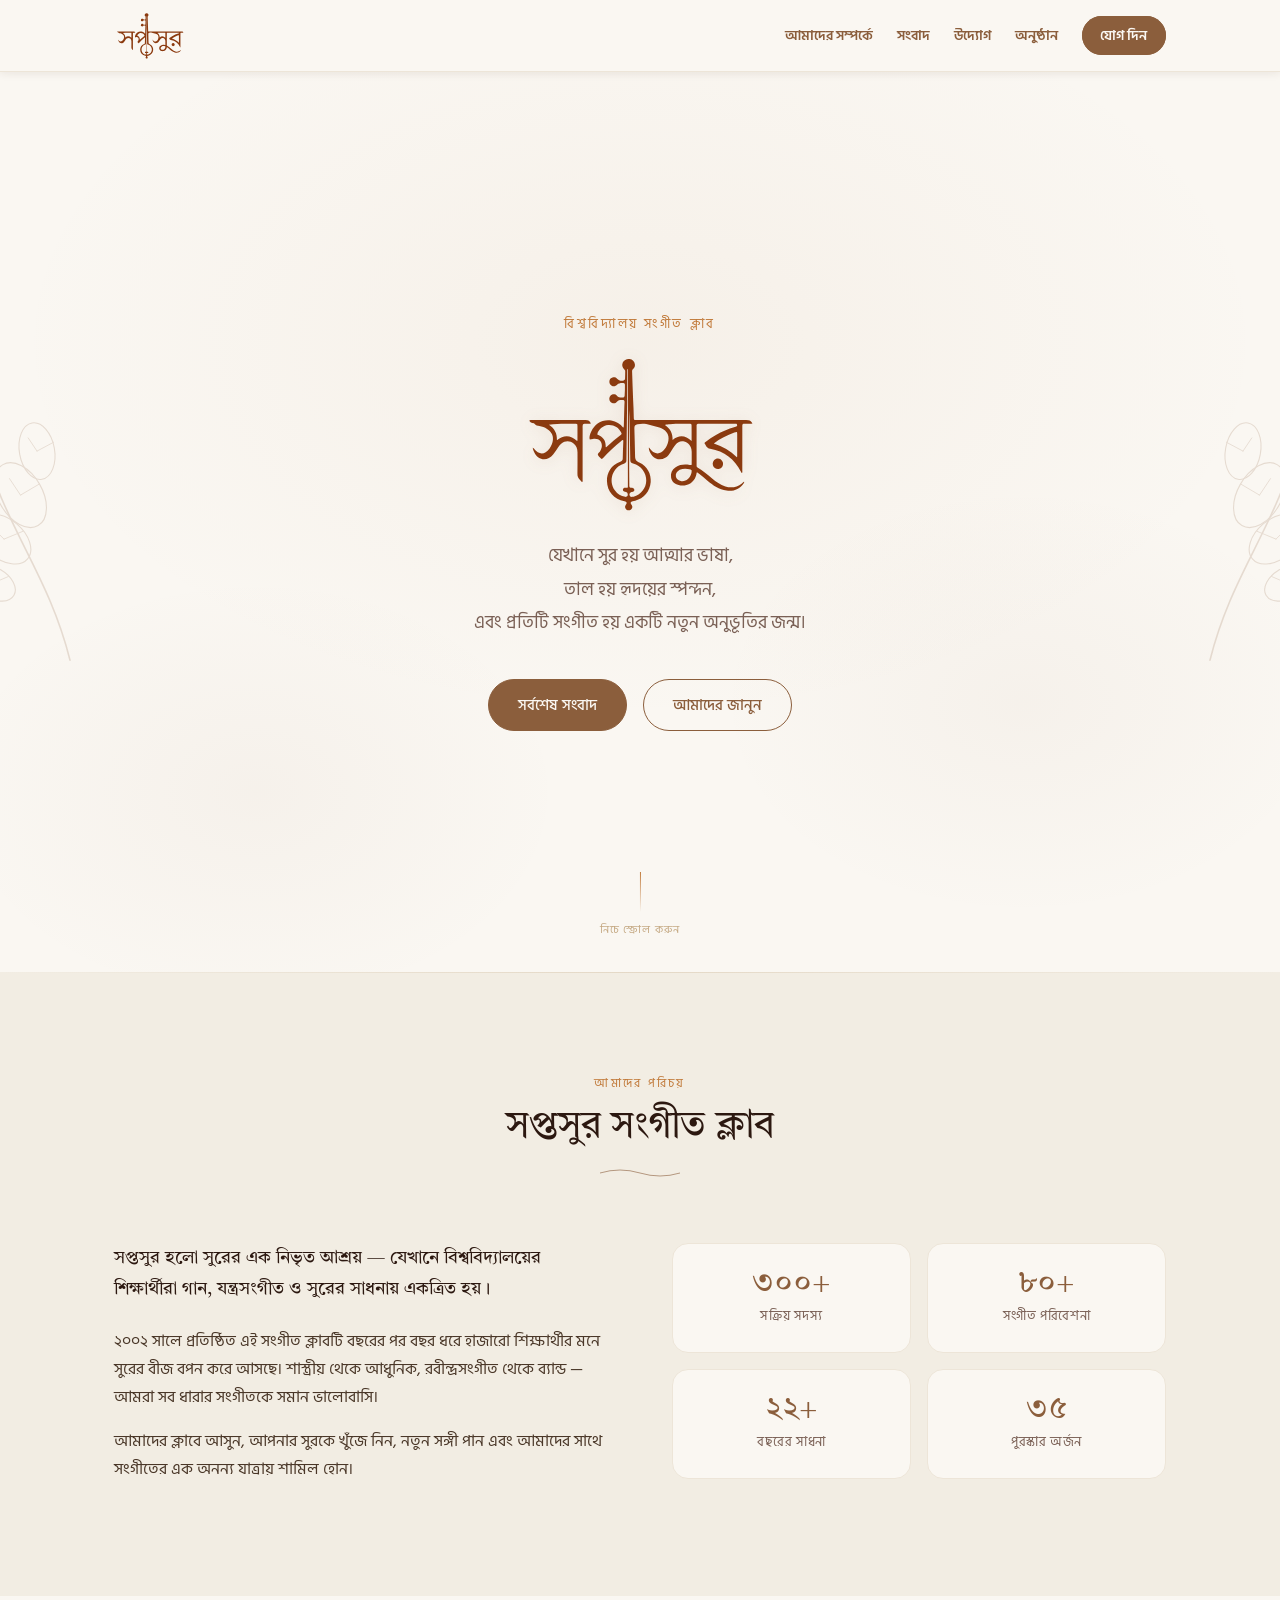
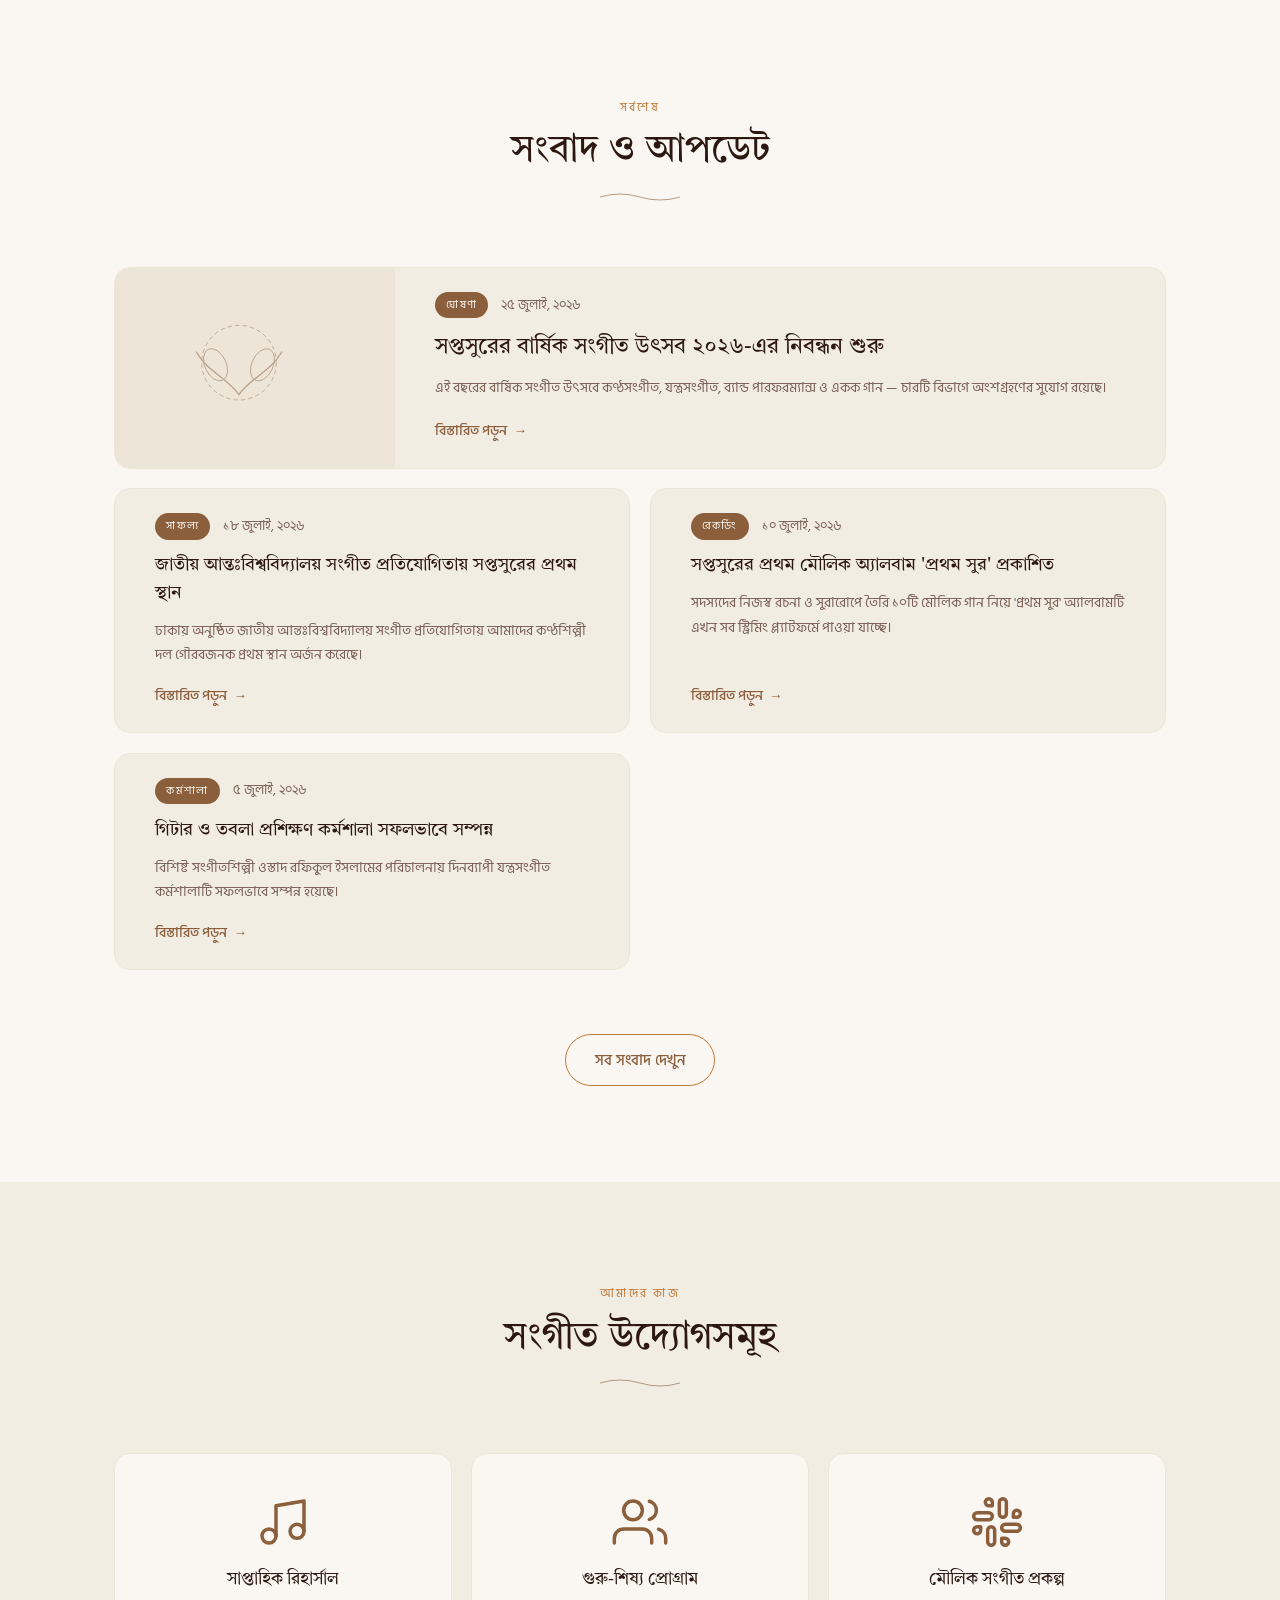
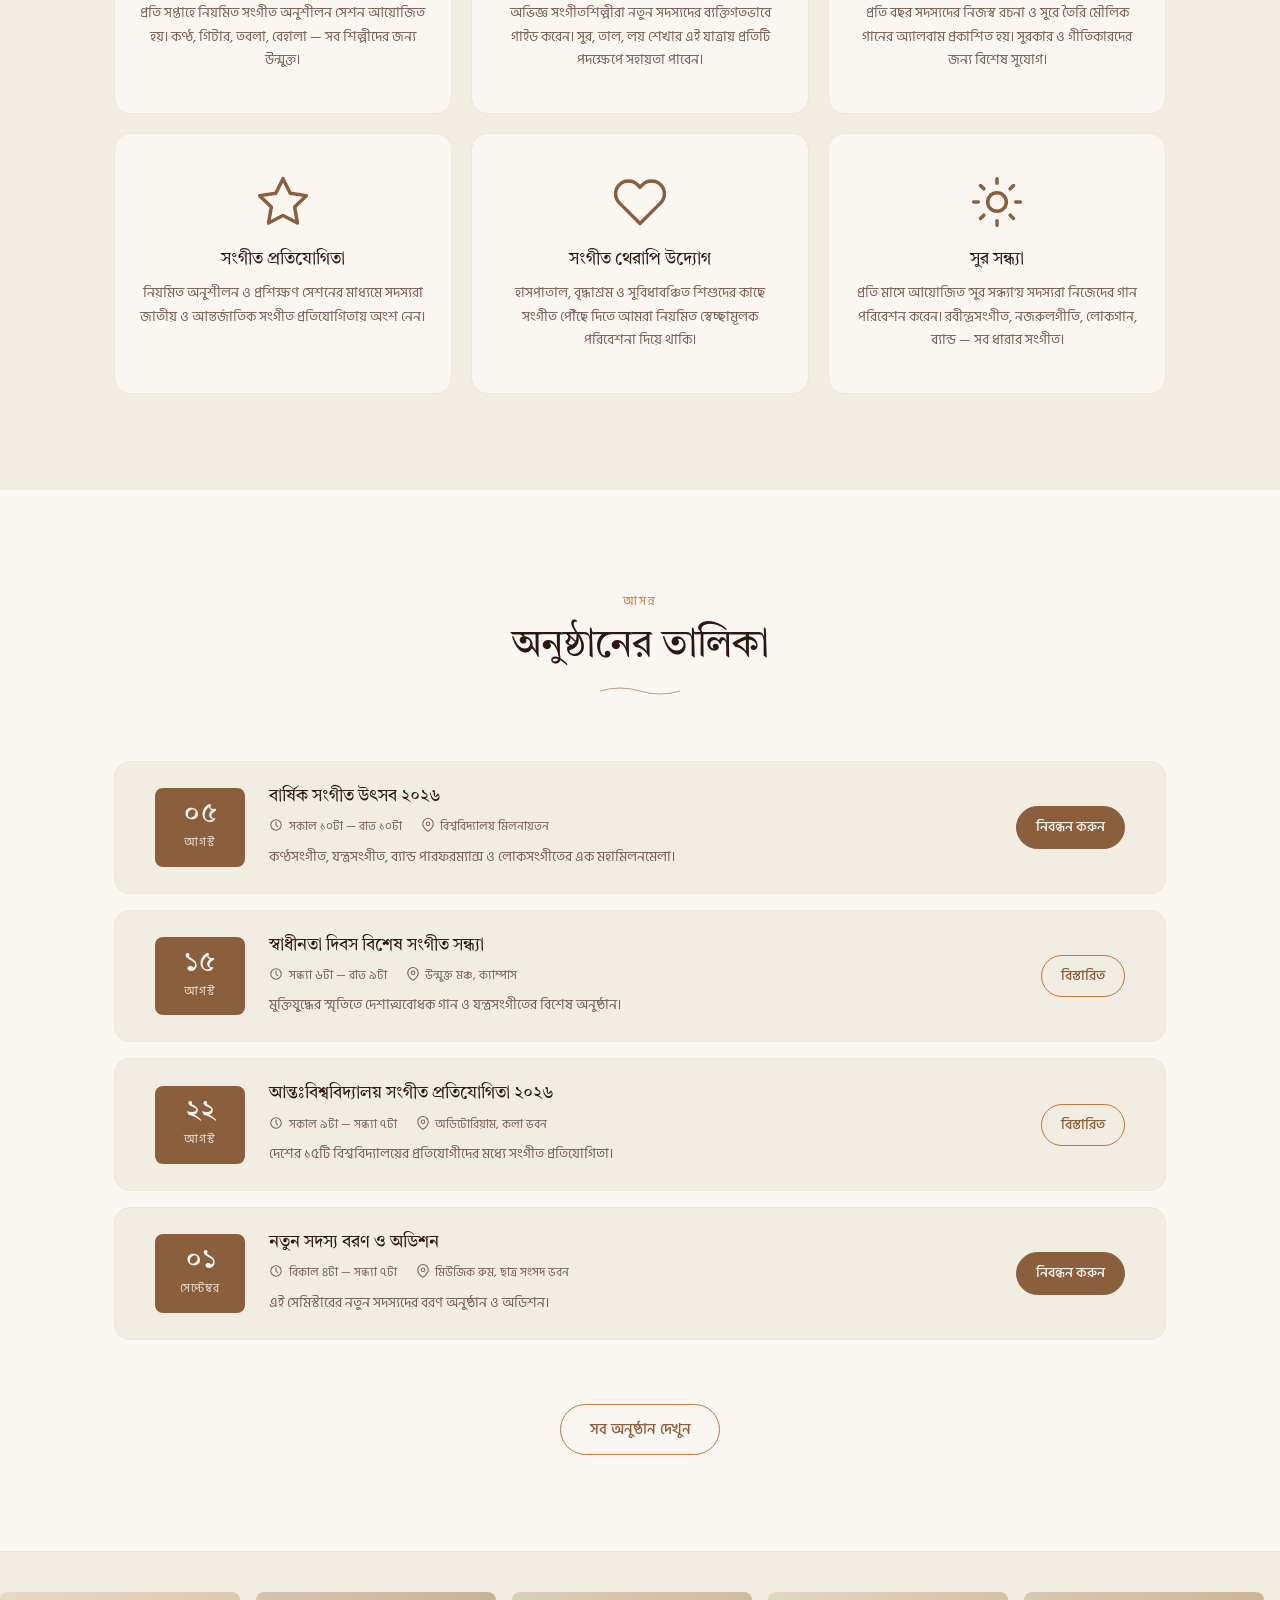
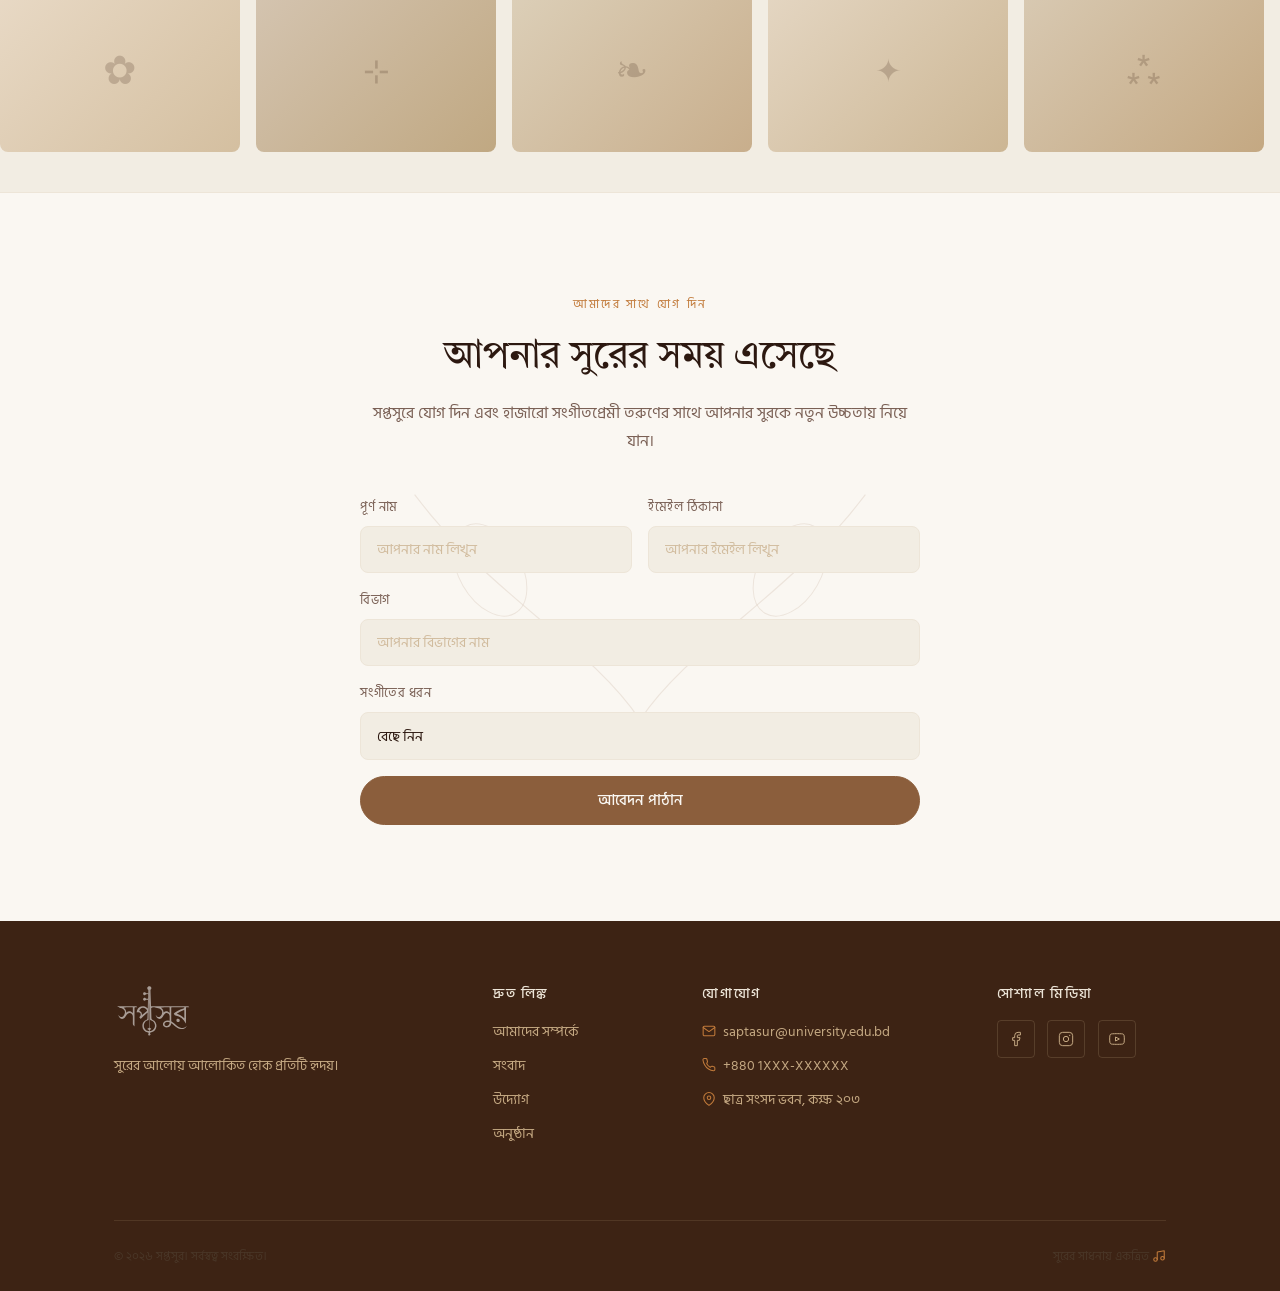
==== commit e4f34620: "Full Admin Panel Expansion: Theme colors, Site settings, Nav Editor with reordering, Join Form custo" ====
--- a/index.html
+++ b/index.html
@@ -506,64 +506,116 @@
       if (!res.ok) return;
       const c = await res.json();
 
+      // SITE & THEME
+      if (c.site) {
+        if (c.site.title) document.title = c.site.title;
+        if (c.site.description) {
+          const metaDesc = document.querySelector('meta[name="description"]');
+          if (metaDesc) metaDesc.content = c.site.description;
+        }
+        if (c.site.theme_primary) document.documentElement.style.setProperty('--brown', c.site.theme_primary);
+        if (c.site.theme_accent) {
+          document.documentElement.style.setProperty('--brown-light', c.site.theme_accent);
+          document.documentElement.style.setProperty('--accent', c.site.theme_accent);
+        }
+        if (c.site.theme_cream) document.documentElement.style.setProperty('--cream', c.site.theme_cream);
+      }
+
+      // NAVIGATION
+      if (c.nav?.links?.length) {
+        const navContainer = document.getElementById('nav-links');
+        if (navContainer) {
+          navContainer.innerHTML = c.nav.links.map(lk => 
+            `<li><a href="${lk.href}" class="nav-link ${lk.cta ? 'nav-cta' : ''}">${lk.label}</a></li>`
+          ).join('');
+        }
+      }
+
       // HERO
       const heroTagline = document.querySelector('.hero-tagline');
       const heroDesc = document.querySelector('.hero-description');
       const heroBtnPrimary = document.querySelector('#hero-explore-btn');
       const heroBtnGhost = document.querySelector('#hero-about-btn');
-      if (heroTagline) heroTagline.textContent = c.hero.tagline;
-      if (heroDesc) heroDesc.innerHTML = c.hero.description.replace(/,\s*/g, ',<br>');
-      if (heroBtnPrimary) { heroBtnPrimary.textContent = c.hero.btn_primary; heroBtnPrimary.href = c.hero.btn_primary_href; }
-      if (heroBtnGhost) { heroBtnGhost.textContent = c.hero.btn_ghost; heroBtnGhost.href = c.hero.btn_ghost_href; }
+      if (heroTagline && c.hero?.tagline) heroTagline.textContent = c.hero.tagline;
+      if (heroDesc && c.hero?.description) heroDesc.innerHTML = c.hero.description.replace(/,\s*/g, ',<br>');
+      if (heroBtnPrimary && c.hero?.btn_primary) { heroBtnPrimary.textContent = c.hero.btn_primary; heroBtnPrimary.href = c.hero.btn_primary_href; }
+      if (heroBtnGhost && c.hero?.btn_ghost) { heroBtnGhost.textContent = c.hero.btn_ghost; heroBtnGhost.href = c.hero.btn_ghost_href; }
 
       // ABOUT
-      const aboutLead = document.querySelector('.about-lead');
-      const aboutBody = document.querySelectorAll('.about-text p:not(.about-lead)');
-      if (aboutLead) aboutLead.textContent = c.about.lead;
-      if (aboutBody.length) aboutBody[0].textContent = c.about.body;
-
-      // STATS
-      const statCards = document.querySelectorAll('.stat-card');
-      c.about.stats.forEach((s, i) => {
-        if (statCards[i]) {
-          statCards[i].querySelector('.stat-number').textContent = s.number;
-          statCards[i].querySelector('.stat-label').textContent = s.label;
-        }
-      });
-
-      // NEWS
-      renderNews(c.news);
-
-      // EVENTS
-      renderEvents(c.events);
-
-      // INITIATIVES
-      renderInitiatives(c.initiatives);
-
-      // CONTACT
-      const emailEls = document.querySelectorAll('.footer-links-group li');
-      if (emailEls.length > 0) {
-        const footerGroups = document.querySelectorAll('.footer-links-group');
-        if (footerGroups[1]) {
-          footerGroups[1].querySelector('ul').innerHTML = `
-            <li><svg class="meta-icon" viewBox="0 0 24 24" fill="none" stroke="currentColor" stroke-width="1.8" stroke-linecap="round" stroke-linejoin="round"><path d="M4 4h16c1.1 0 2 .9 2 2v12c0 1.1-.9 2-2 2H4c-1.1 0-2-.9-2-2V6c0-1.1.9-2 2-2z"/><polyline points="22,6 12,13 2,6"/></svg> ${c.contact.email}</li>
-            <li><svg class="meta-icon" viewBox="0 0 24 24" fill="none" stroke="currentColor" stroke-width="1.8" stroke-linecap="round" stroke-linejoin="round"><path d="M22 16.92v3a2 2 0 0 1-2.18 2 19.79 19.79 0 0 1-8.63-3.07A19.5 19.5 0 0 1 4.69 12 19.79 19.79 0 0 1 1.65 3.42 2 2 0 0 1 3.62 1h3a2 2 0 0 1 2 1.72 12.84 12.84 0 0 0 .7 2.81 2 2 0 0 1-.45 2.11L8.09 9.91a16 16 0 0 0 6 6l1.27-1.27a2 2 0 0 1 2.11-.45 12.84 12.84 0 0 0 2.81.7A2 2 0 0 1 22 16.92z"/></svg> ${c.contact.phone}</li>
-            <li><svg class="meta-icon" viewBox="0 0 24 24" fill="none" stroke="currentColor" stroke-width="1.8" stroke-linecap="round" stroke-linejoin="round"><path d="M21 10c0 7-9 13-9 13s-9-6-9-13a9 9 0 0 1 18 0z"/><circle cx="12" cy="10" r="3"/></svg> ${c.contact.address}</li>`;
+      if (c.about) {
+        const aboutLabel = document.querySelector('.about .section-label');
+        const aboutTitle = document.querySelector('.about .section-title');
+        const aboutLead = document.querySelector('.about-lead');
+        const aboutBody = document.querySelectorAll('.about-text p:not(.about-lead)');
+        if (aboutLabel && c.about.label) aboutLabel.textContent = c.about.label;
+        if (aboutTitle && c.about.title) aboutTitle.textContent = c.about.title;
+        if (aboutLead && c.about.lead) aboutLead.textContent = c.about.lead;
+        if (aboutBody.length && c.about.body) aboutBody[0].textContent = c.about.body;
+
+        if (c.about.stats) {
+          const statCards = document.querySelectorAll('.stat-card');
+          c.about.stats.forEach((s, i) => {
+            if (statCards[i]) {
+              statCards[i].querySelector('.stat-number').textContent = s.number;
+              statCards[i].querySelector('.stat-label').textContent = s.label;
+            }
+          });
         }
       }
 
-      // SOCIAL LINKS
-      const fb = document.getElementById('footer-facebook');
-      const ig = document.getElementById('footer-instagram');
-      const yt = document.getElementById('footer-youtube');
-      if (fb && c.contact.facebook !== '#') fb.href = c.contact.facebook;
-      if (ig && c.contact.instagram !== '#') ig.href = c.contact.instagram;
-      if (yt && c.contact.youtube !== '#') yt.href = c.contact.youtube;
-
-      // FOOTER
-      if (c.footer?.tagline) {
-        const ft = document.querySelector('.footer-tagline');
-        if (ft) ft.textContent = c.footer.tagline;
+      // NEWS
+      if (c.news) renderNews(c.news);
+
+      // EVENTS
+      if (c.events) renderEvents(c.events);
+
+      // INITIATIVES
+      if (c.initiatives) renderInitiatives(c.initiatives);
+
+      // JOIN FORM
+      if (c.join) {
+        const joinLabel = document.querySelector('.join .section-label');
+        const joinTitle = document.querySelector('.join-title');
+        const joinDesc = document.querySelector('.join-desc');
+        const joinBtn = document.querySelector('#join-submit-btn');
+        const joinSuccess = document.querySelector('#join-success p');
+        if (joinLabel && c.join.label) joinLabel.textContent = c.join.label;
+        if (joinTitle && c.join.title) joinTitle.textContent = c.join.title;
+        if (joinDesc && c.join.desc) joinDesc.textContent = c.join.desc;
+        if (joinBtn && c.join.btn_label) joinBtn.textContent = c.join.btn_label;
+        if (joinSuccess && c.join.success_msg) joinSuccess.textContent = c.join.success_msg;
+      }
+
+      // CONTACT & FOOTER
+      if (c.contact) {
+        const emailEls = document.querySelectorAll('.footer-links-group li');
+        if (emailEls.length > 0) {
+          const footerGroups = document.querySelectorAll('.footer-links-group');
+          if (footerGroups[1]) {
+            footerGroups[1].querySelector('ul').innerHTML = `
+              <li><svg class="meta-icon" viewBox="0 0 24 24" fill="none" stroke="currentColor" stroke-width="1.8" stroke-linecap="round" stroke-linejoin="round"><path d="M4 4h16c1.1 0 2 .9 2 2v12c0 1.1-.9 2-2 2H4c-1.1 0-2-.9-2-2V6c0-1.1.9-2 2-2z"/><polyline points="22,6 12,13 2,6"/></svg> ${c.contact.email}</li>
+              <li><svg class="meta-icon" viewBox="0 0 24 24" fill="none" stroke="currentColor" stroke-width="1.8" stroke-linecap="round" stroke-linejoin="round"><path d="M22 16.92v3a2 2 0 0 1-2.18 2 19.79 19.79 0 0 1-8.63-3.07A19.5 19.5 0 0 1 4.69 12 19.79 19.79 0 0 1 1.65 3.42 2 2 0 0 1 3.62 1h3a2 2 0 0 1 2 1.72 12.84 12.84 0 0 0 .7 2.81 2 2 0 0 1-.45 2.11L8.09 9.91a16 16 0 0 0 6 6l1.27-1.27a2 2 0 0 1 2.11-.45 12.84 12.84 0 0 0 2.81.7A2 2 0 0 1 22 16.92z"/></svg> ${c.contact.phone}</li>
+              <li><svg class="meta-icon" viewBox="0 0 24 24" fill="none" stroke="currentColor" stroke-width="1.8" stroke-linecap="round" stroke-linejoin="round"><path d="M21 10c0 7-9 13-9 13s-9-6-9-13a9 9 0 0 1 18 0z"/><circle cx="12" cy="10" r="3"/></svg> ${c.contact.address}</li>`;
+          }
+        }
+
+        const fb = document.getElementById('footer-facebook');
+        const ig = document.getElementById('footer-instagram');
+        const yt = document.getElementById('footer-youtube');
+        if (fb && c.contact.facebook !== '#') fb.href = c.contact.facebook;
+        if (ig && c.contact.instagram !== '#') ig.href = c.contact.instagram;
+        if (yt && c.contact.youtube !== '#') yt.href = c.contact.youtube;
+      }
+
+      if (c.footer) {
+        if (c.footer.tagline) {
+          const ft = document.querySelector('.footer-tagline');
+          if (ft) ft.textContent = c.footer.tagline;
+        }
+        if (c.footer.copyright) {
+          const fc = document.querySelector('.footer-bottom p:first-child');
+          if (fc) fc.textContent = c.footer.copyright;
+        }
       }
 
     } catch(e) {
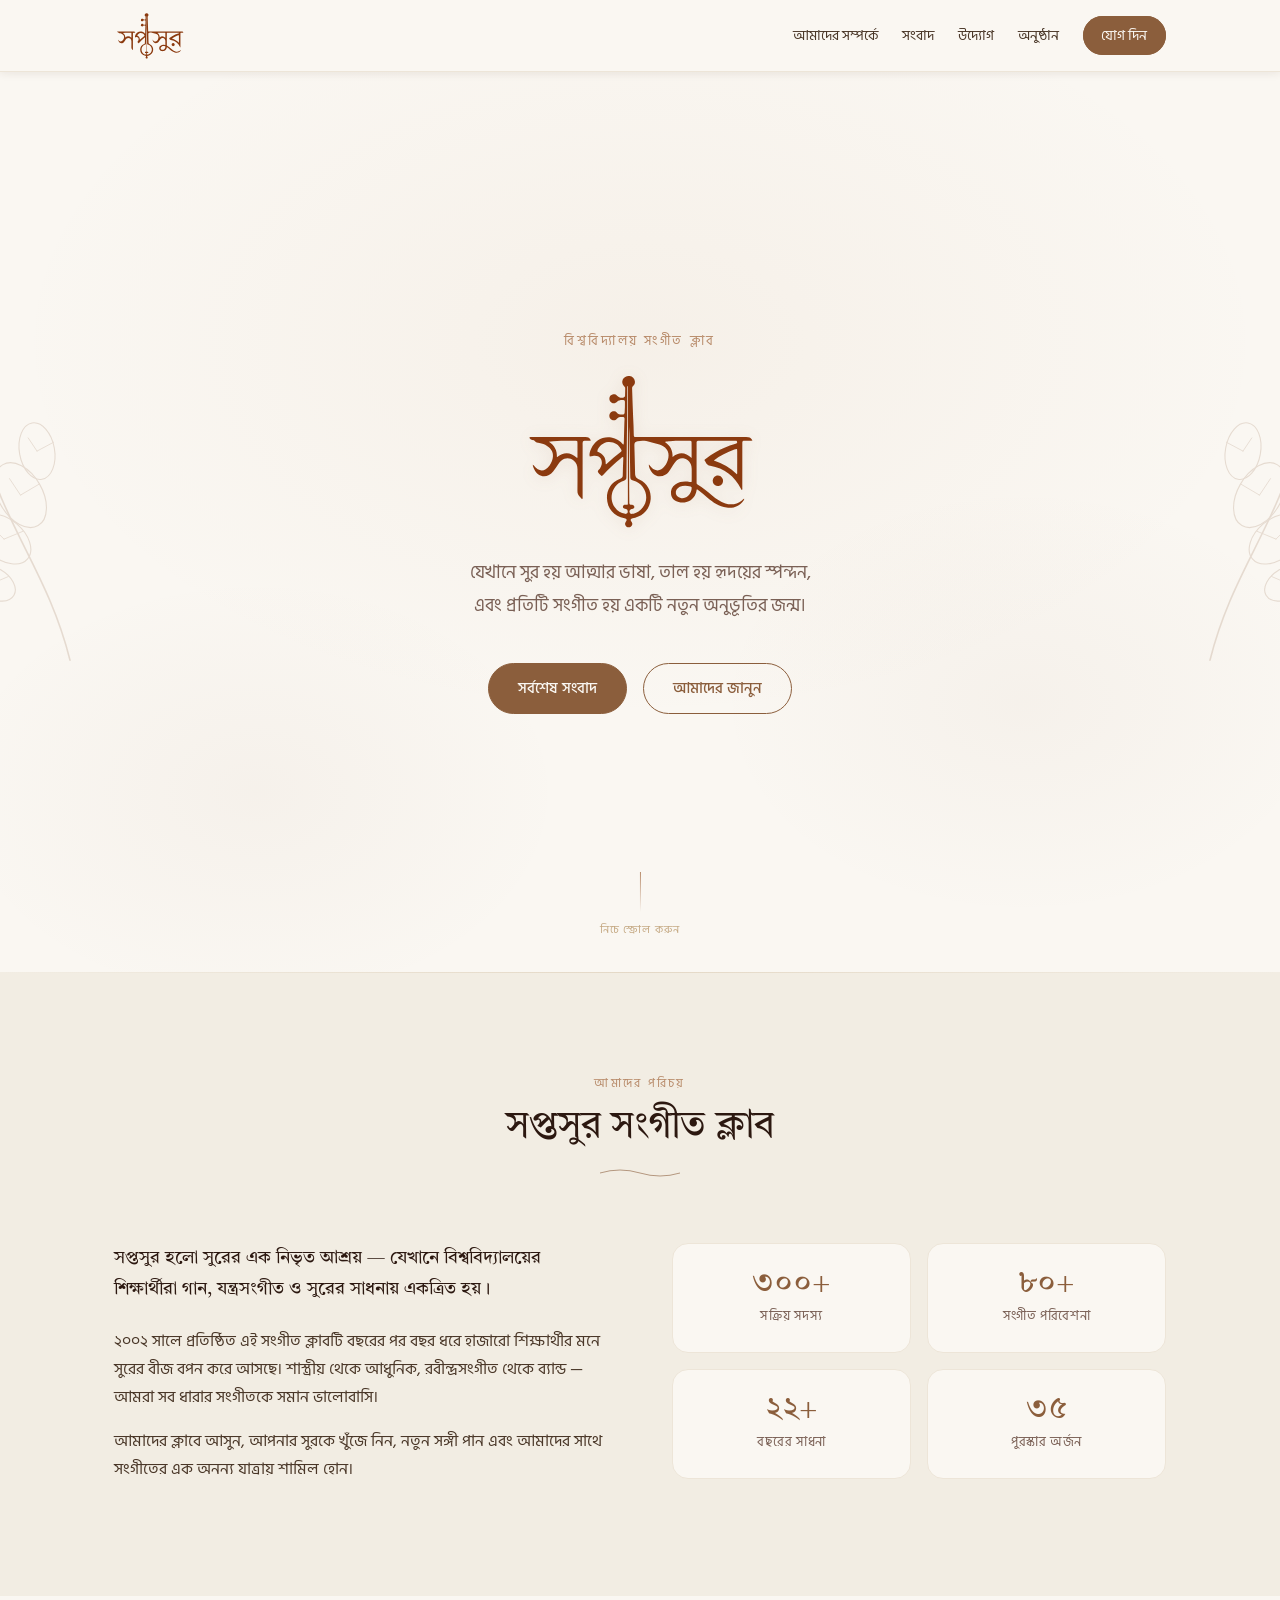
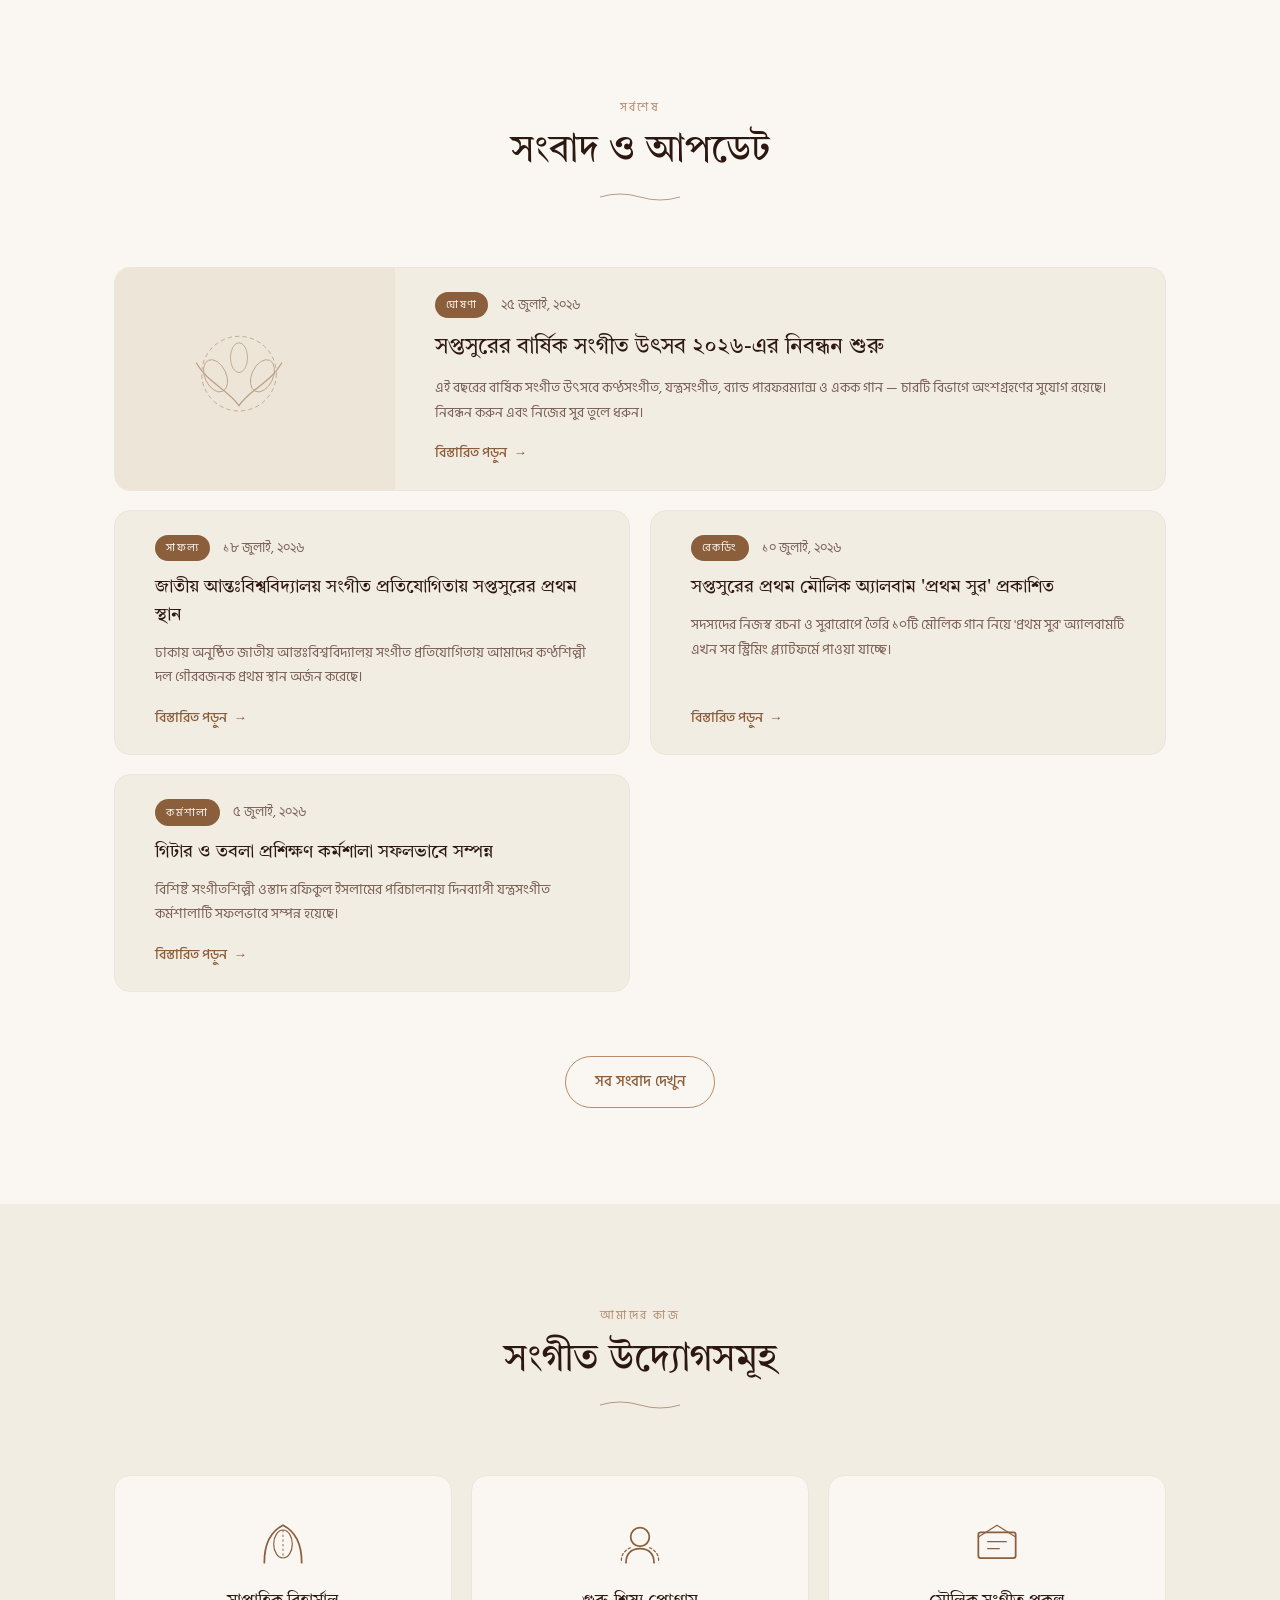
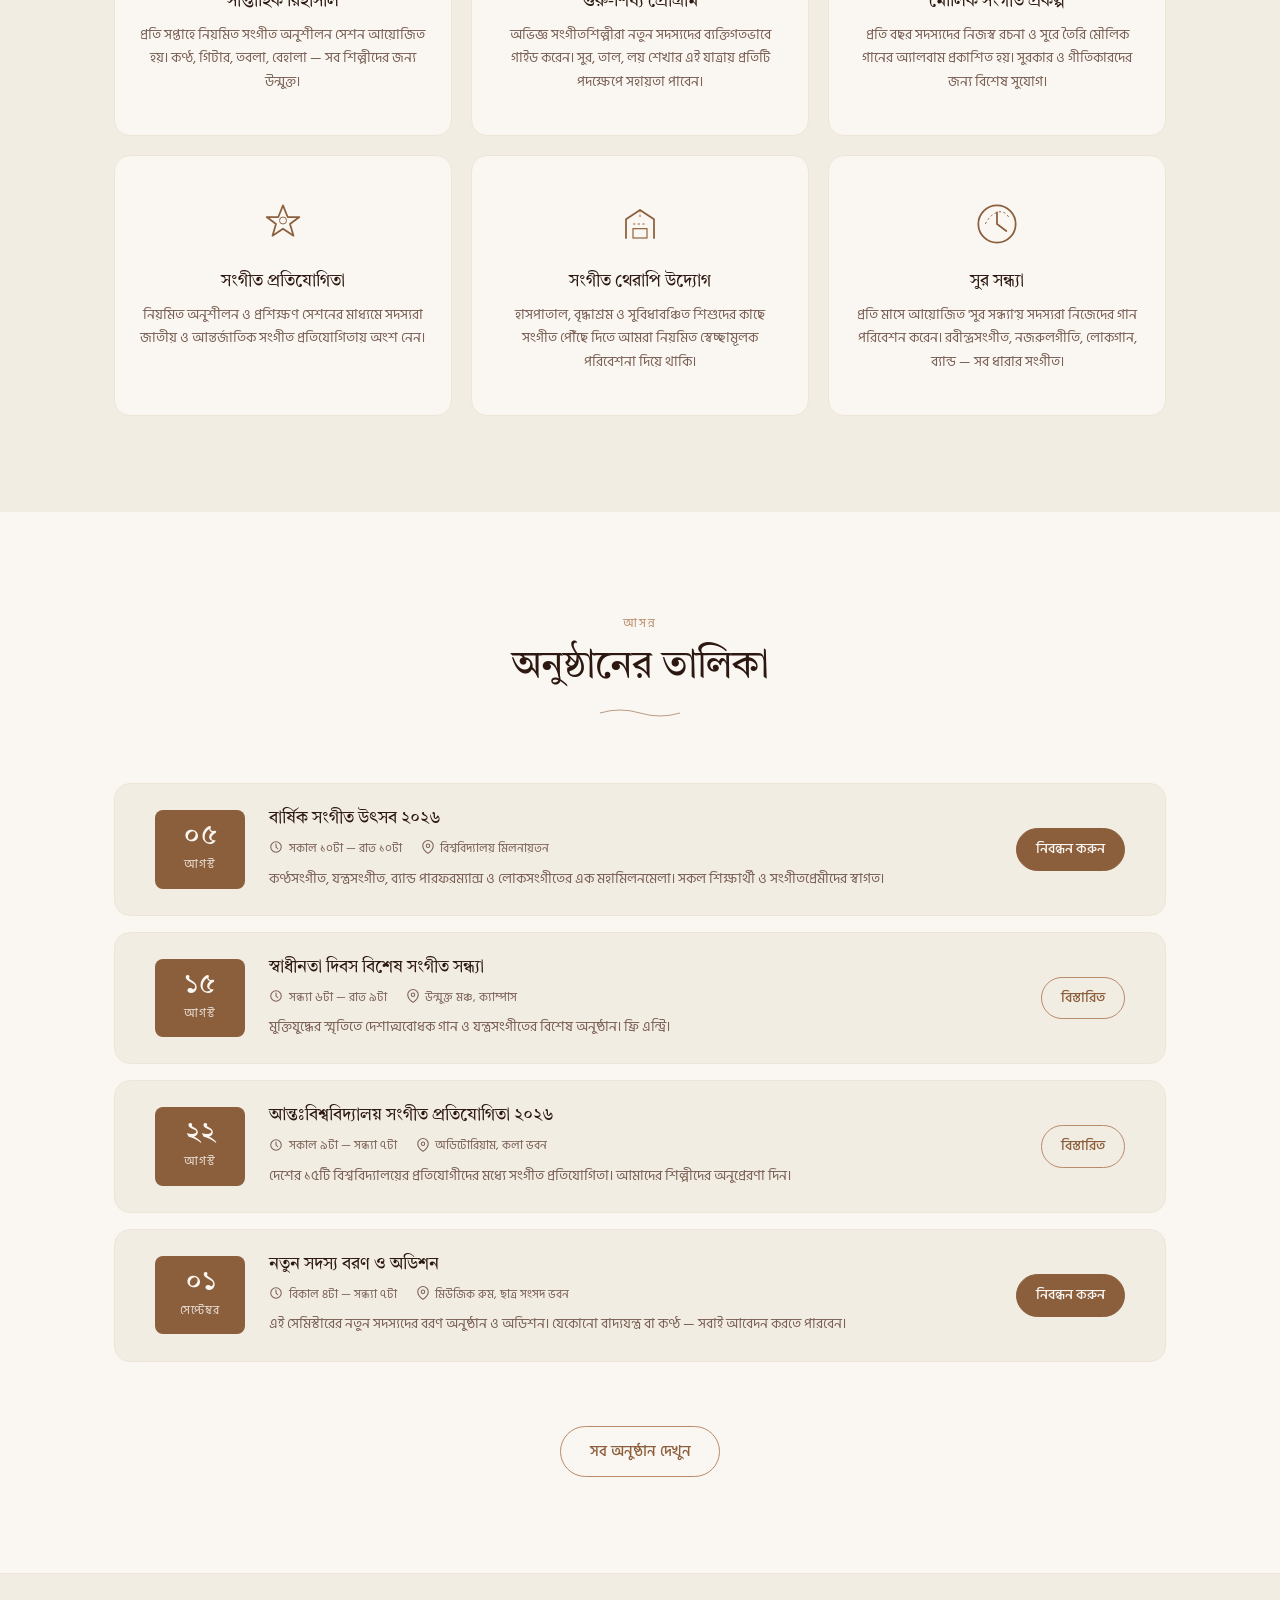
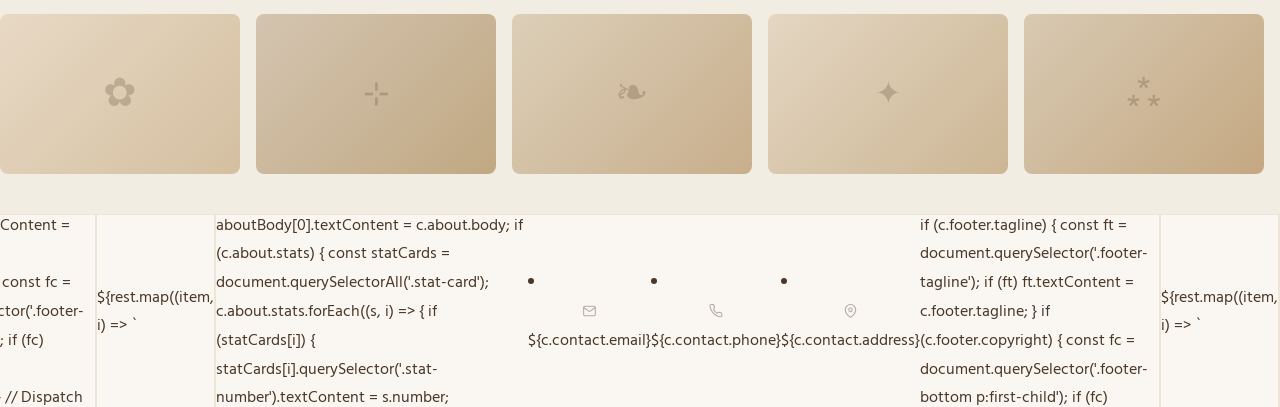
==== commit 2e9294c5: "Feat: Add news URL routing (#news/id & #news-all), 4-item homepage news limit, single article reader" ====
--- a/index.html
+++ b/index.html
@@ -194,8 +194,51 @@
         </article>
       </div>
       <div class="section-cta">
-        <a href="#" class="btn btn-outline" id="all-news-btn">সব সংবাদ দেখুন</a>
-      </div>
+        <a href="#news-all" class="btn btn-outline" id="all-news-btn">সব সংবাদ দেখুন</a>
+      </div>
+    </div>
+  </section>
+
+  <!-- ====== ALL NEWS PAGE VIEW ====== -->
+  <section class="section all-news-page" id="all-news-section" style="display:none;">
+    <div class="container">
+      <div class="article-nav-top">
+        <a href="#" class="btn-back-link"><span class="arrow">←</span> মূল পাতায় ফিরে যান</a>
+      </div>
+      <div class="section-header">
+        <span class="section-label">সংবাদ আর্কাইভ</span>
+        <h2 class="section-title">সকল সংবাদ ও আপডেট</h2>
+        <div class="section-divider">
+          <svg viewBox="0 0 80 12" fill="none" xmlns="http://www.w3.org/2000/svg">
+            <path d="M0 6 Q20 0 40 6 Q60 12 80 6" stroke="#8B5E3C" stroke-width="1" fill="none"/>
+          </svg>
+        </div>
+      </div>
+      <div class="news-filter-bar">
+        <input type="text" id="all-news-search" placeholder="সংবাদ খুঁজুন..." class="news-search-input" />
+        <div class="news-cat-chips" id="news-cat-chips">
+          <button class="chip active" data-cat="all">সব</button>
+          <button class="chip" data-cat="ঘোষণা">ঘোষণা</button>
+          <button class="chip" data-cat="সাফল্য">সাফল্য</button>
+          <button class="chip" data-cat="রেকর্ডিং">রেকর্ডিং</button>
+          <button class="chip" data-cat="কর্মশালা">কর্মশালা</button>
+          <button class="chip" data-cat="অনুষ্ঠান">অনুষ্ঠান</button>
+          <button class="chip" data-cat="উদ্যোগ">উদ্যোগ</button>
+        </div>
+      </div>
+      <div class="all-news-grid" id="all-news-grid"></div>
+    </div>
+  </section>
+
+  <!-- ====== SINGLE ARTICLE READER VIEW ====== -->
+  <section class="section article-reader-page" id="single-article-section" style="display:none;">
+    <div class="container article-container">
+      <div class="article-nav-top">
+        <a href="#news" class="btn-back-link" id="article-back-btn"><span class="arrow">←</span> সংবাদ তালিকায় ফিরে যান</a>
+      </div>
+      <article class="article-full" id="article-full-content">
+        <!-- Rendered dynamically via JS router -->
+      </article>
     </div>
   </section>
 
@@ -403,108 +446,12 @@
         <ellipse cx="80" cy="160" rx="25" ry="40" fill="none" stroke="#8B5E3C" stroke-width="0.8" transform="rotate(-30 80 160)" opacity="0.3"/>
         <ellipse cx="320" cy="160" rx="25" ry="40" fill="none" stroke="#8B5E3C" stroke-width="0.8" transform="rotate(30 320 160)" opacity="0.3"/>
       </svg>
-    </div>
-    <div class="container">
-      <div class="join-content">
-        <span class="section-label">আমাদের সাথে যোগ দিন</span>
-        <h2 class="join-title">আপনার সুরের সময় এসেছে</h2>
-        <p class="join-desc">সপ্তসুরে যোগ দিন এবং হাজারো সংগীতপ্রেমী তরুণের সাথে আপনার সুরকে নতুন উচ্চতায় নিয়ে যান।</p>
-        <form class="join-form" id="join-form" novalidate>
-          <div class="form-row">
-            <div class="form-group">
-              <label for="fullname">পূর্ণ নাম</label>
-              <input type="text" id="fullname" name="fullname" placeholder="আপনার নাম লিখুন" required />
-            </div>
-            <div class="form-group">
-              <label for="email">ইমেইল ঠিকানা</label>
-              <input type="email" id="email" name="email" placeholder="আপনার ইমেইল লিখুন" required />
-            </div>
-          </div>
-          <div class="form-group">
-            <label for="department">বিভাগ</label>
-            <input type="text" id="department" name="department" placeholder="আপনার বিভাগের নাম" />
-          </div>
-          <div class="form-group">
-            <label for="interest">সংগীতের ধরন</label>
-            <select id="interest" name="interest">
-              <option value="">বেছে নিন</option>
-              <option value="vocal">কণ্ঠসংগীত</option>
-              <option value="guitar">গিটার</option>
-              <option value="tabla">তবলা / পার্কাশন</option>
-              <option value="violin">বেহালা / স্ট্রিংস</option>
-              <option value="keyboard">কীবোর্ড / পিয়ানো</option>
-              <option value="band">ব্যান্ড</option>
-              <option value="folk">লোকসংগীত</option>
-              <option value="composition">সুরারোপ ও গীতরচনা</option>
-            </select>
-          </div>
-          <button type="submit" class="btn btn-primary btn-full" id="join-submit-btn">আবেদন পাঠান</button>
-        </form>
-        <div class="join-success" id="join-success" aria-live="polite">
-          <div class="success-icon">♪</div>
-          <p>আপনার আবেদন পাঠানো হয়েছে। শীঘ্রই অডিশনের তারিখ জানানো হবে।</p>
-        </div>
-      </div>
-    </div>
-  </section>
-
-  <!-- ====== FOOTER ====== -->
-  <footer class="site-footer" id="site-footer">
-    <div class="container">
-      <div class="footer-grid">
-        <div class="footer-brand">
-          <img src="assets/images/saptasur-logo.svg" alt="সপ্তসুর" class="footer-logo" />
-          <p class="footer-tagline">সুরের আলোয় আলোকিত হোক প্রতিটি হৃদয়।</p>
-        </div>
-        <div class="footer-links-group">
-          <h4>দ্রুত লিঙ্ক</h4>
-          <ul>
-            <li><a href="#about">আমাদের সম্পর্কে</a></li>
-            <li><a href="#news">সংবাদ</a></li>
-            <li><a href="#initiatives">উদ্যোগ</a></li>
-            <li><a href="#events">অনুষ্ঠান</a></li>
-          </ul>
-        </div>
-        <div class="footer-links-group">
-          <h4>যোগাযোগ</h4>
-          <ul>
-            <li><svg class="meta-icon" viewBox="0 0 24 24" fill="none" stroke="currentColor" stroke-width="1.8" stroke-linecap="round" stroke-linejoin="round"><path d="M4 4h16c1.1 0 2 .9 2 2v12c0 1.1-.9 2-2 2H4c-1.1 0-2-.9-2-2V6c0-1.1.9-2 2-2z"/><polyline points="22,6 12,13 2,6"/></svg> saptasur@university.edu.bd</li>
-            <li><svg class="meta-icon" viewBox="0 0 24 24" fill="none" stroke="currentColor" stroke-width="1.8" stroke-linecap="round" stroke-linejoin="round"><path d="M22 16.92v3a2 2 0 0 1-2.18 2 19.79 19.79 0 0 1-8.63-3.07A19.5 19.5 0 0 1 4.69 12 19.79 19.79 0 0 1 1.65 3.42 2 2 0 0 1 3.62 1h3a2 2 0 0 1 2 1.72 12.84 12.84 0 0 0 .7 2.81 2 2 0 0 1-.45 2.11L8.09 9.91a16 16 0 0 0 6 6l1.27-1.27a2 2 0 0 1 2.11-.45 12.84 12.84 0 0 0 2.81.7A2 2 0 0 1 22 16.92z"/></svg> +880 1XXX-XXXXXX</li>
-            <li><svg class="meta-icon" viewBox="0 0 24 24" fill="none" stroke="currentColor" stroke-width="1.8" stroke-linecap="round" stroke-linejoin="round"><path d="M21 10c0 7-9 13-9 13s-9-6-9-13a9 9 0 0 1 18 0z"/><circle cx="12" cy="10" r="3"/></svg> ছাত্র সংসদ ভবন, কক্ষ ২০৩</li>
-          </ul>
-        </div>
-        <div class="footer-social">
-          <h4>সোশ্যাল মিডিয়া</h4>
-          <div class="social-links">
-            <a href="#" class="social-link" id="footer-facebook" aria-label="ফেসবুক">
-              <svg viewBox="0 0 24 24" fill="none" xmlns="http://www.w3.org/2000/svg"><path d="M18 2h-3a5 5 0 0 0-5 5v3H7v4h3v8h4v-8h3l1-4h-4V7a1 1 0 0 1 1-1h3z" stroke="currentColor" stroke-width="1.5" stroke-linecap="round" stroke-linejoin="round"/></svg>
-            </a>
-            <a href="#" class="social-link" id="footer-instagram" aria-label="ইন্সটাগ্রাম">
-              <svg viewBox="0 0 24 24" fill="none" xmlns="http://www.w3.org/2000/svg"><rect x="2" y="2" width="20" height="20" rx="5" stroke="currentColor" stroke-width="1.5"/><circle cx="12" cy="12" r="4" stroke="currentColor" stroke-width="1.5"/><circle cx="17.5" cy="6.5" r="1" fill="currentColor"/></svg>
-            </a>
-            <a href="#" class="social-link" id="footer-youtube" aria-label="ইউটিউব">
-              <svg viewBox="0 0 24 24" fill="none" xmlns="http://www.w3.org/2000/svg"><path d="M22.54 6.42a2.78 2.78 0 0 0-1.95-1.97C18.88 4 12 4 12 4s-6.88 0-8.59.46A2.78 2.78 0 0 0 1.46 6.42 29 29 0 0 0 1 12a29 29 0 0 0 .46 5.58 2.78 2.78 0 0 0 1.95 1.97C5.12 20 12 20 12 20s6.88 0 8.59-.46a2.78 2.78 0 0 0 1.95-1.97A29 29 0 0 0 23 12a29 29 0 0 0-.46-5.58z" stroke="currentColor" stroke-width="1.5"/><polygon points="9.75 15.02 15.5 12 9.75 8.98 9.75 15.02" stroke="currentColor" stroke-width="1.5" stroke-linejoin="round"/></svg>
-            </a>
-          </div>
-        </div>
-      </div>
-      <div class="footer-bottom">
-        <p>© ২০২৬ সপ্তসুর। সর্বস্বত্ব সংরক্ষিত।</p>
-        <p class="footer-credit">সুরের সাধনায় একত্রিত <svg class="meta-icon" style="color:var(--brown-light)" viewBox="0 0 24 24" fill="none" stroke="currentColor" stroke-width="1.8" stroke-linecap="round" stroke-linejoin="round"><path d="M9 18V5l12-2v13"/><circle cx="6" cy="18" r="3"/><circle cx="18" cy="16" r="3"/></svg></p>
-      </div>
-    </div>
-  </footer>
-
-  <script src="script.js"></script>
-  <script>
-  // =============================================
-  // Dynamic content loader from content.json
-  // =============================================
-  async function loadContent() {
+    async function loadContent() {
     try {
       const res = await fetch('./content.json?v=' + Date.now());
       if (!res.ok) return;
       const c = await res.json();
+      window.siteContent = c;
 
       // SITE & THEME
       if (c.site) {
@@ -618,6 +565,9 @@
         }
       }
 
+      // Dispatch event for router initialization
+      document.dispatchEvent(new CustomEvent('contentLoaded', { detail: c }));
+
     } catch(e) {
       console.log('Content load failed, using static HTML:', e.message);
     }
@@ -627,7 +577,7 @@
     const grid = document.querySelector('.news-grid');
     if (!grid || !news?.length) return;
     const featured = news.find(n => n.featured) || news[0];
-    const rest = news.filter(n => !n.featured).slice(0, 3);
+    const rest = news.filter(n => n.id !== featured.id).slice(0, 3);
 
     grid.innerHTML = `
       <article class="news-card news-card-featured" id="news-featured">
@@ -649,9 +599,9 @@
             <span class="news-category">${featured.category}</span>
             <time class="news-date">${featured.date}</time>
           </div>
-          <h3 class="news-title">${featured.title}</h3>
+          <h3 class="news-title"><a href="#news/${featured.id}">${featured.title}</a></h3>
           <p class="news-excerpt">${featured.excerpt}</p>
-          <a href="${featured.link}" class="news-read-more">বিস্তারিত পড়ুন <span class="arrow">→</span></a>
+          <a href="#news/${featured.id}" class="news-read-more">বিস্তারিত পড়ুন <span class="arrow">→</span></a>
         </div>
       </article>
       ${rest.map((item, i) => `
@@ -661,9 +611,141 @@
             <span class="news-category">${item.category}</span>
             <time class="news-date">${item.date}</time>
           </div>
-          <h3 class="news-title">${item.title}</h3>
+          <h3 class="news-title"><a href="#news/${item.id}">${item.title}</a></h3>
           <p class="news-excerpt">${item.excerpt}</p>
-          <a href="${item.link}" class="news-read-more">বিস্তারিত পড়ুন <span class="arrow">→</span></a>
+          <a href="#news/${item.id}" class="news-read-more">বিস্তারিত পড়ুন <span class="arrow">→</span></a>
+        </div>
+      </article>`).join('')}`;
+  }eroBtnPrimary = document.querySelector('#hero-explore-btn');
+      const heroBtnGhost = document.querySelector('#hero-about-btn');
+      if (heroTagline && c.hero?.tagline) heroTagline.textContent = c.hero.tagline;
+      if (heroDesc && c.hero?.description) heroDesc.innerHTML = c.hero.description.replace(/,\s*/g, ',<br>');
+      if (heroBtnPrimary && c.hero?.btn_primary) { heroBtnPrimary.textContent = c.hero.btn_primary; heroBtnPrimary.href = c.hero.btn_primary_href; }
+      if (heroBtnGhost && c.hero?.btn_ghost) { heroBtnGhost.textContent = c.hero.btn_ghost; heroBtnGhost.href = c.hero.btn_ghost_href; }
+
+      // ABOUT
+      if (c.about) {
+        const aboutLabel = document.querySelector('.about .section-label');
+        const aboutTitle = document.querySelector('.about .section-title');
+        const aboutLead = document.querySelector('.about-lead');
+        const aboutBody = document.querySelectorAll('.about-text p:not(.about-lead)');
+        if (aboutLabel && c.about.label) aboutLabel.textContent = c.about.label;
+        if (aboutTitle && c.about.title) aboutTitle.textContent = c.about.title;
+        if (aboutLead && c.about.lead) aboutLead.textContent = c.about.lead;
+        if (aboutBody.length && c.about.body) aboutBody[0].textContent = c.about.body;
+
+        if (c.about.stats) {
+          const statCards = document.querySelectorAll('.stat-card');
+          c.about.stats.forEach((s, i) => {
+            if (statCards[i]) {
+              statCards[i].querySelector('.stat-number').textContent = s.number;
+              statCards[i].querySelector('.stat-label').textContent = s.label;
+            }
+          });
+        }
+      }
+
+      // NEWS
+      if (c.news) renderNews(c.news);
+
+      // EVENTS
+      if (c.events) renderEvents(c.events);
+
+      // INITIATIVES
+      if (c.initiatives) renderInitiatives(c.initiatives);
+
+      // JOIN FORM
+      if (c.join) {
+        const joinLabel = document.querySelector('.join .section-label');
+        const joinTitle = document.querySelector('.join-title');
+        const joinDesc = document.querySelector('.join-desc');
+        const joinBtn = document.querySelector('#join-submit-btn');
+        const joinSuccess = document.querySelector('#join-success p');
+        if (joinLabel && c.join.label) joinLabel.textContent = c.join.label;
+        if (joinTitle && c.join.title) joinTitle.textContent = c.join.title;
+        if (joinDesc && c.join.desc) joinDesc.textContent = c.join.desc;
+        if (joinBtn && c.join.btn_label) joinBtn.textContent = c.join.btn_label;
+        if (joinSuccess && c.join.success_msg) joinSuccess.textContent = c.join.success_msg;
+      }
+
+      // CONTACT & FOOTER
+      if (c.contact) {
+        const emailEls = document.querySelectorAll('.footer-links-group li');
+        if (emailEls.length > 0) {
+          const footerGroups = document.querySelectorAll('.footer-links-group');
+          if (footerGroups[1]) {
+            footerGroups[1].querySelector('ul').innerHTML = `
+              <li><svg class="meta-icon" viewBox="0 0 24 24" fill="none" stroke="currentColor" stroke-width="1.8" stroke-linecap="round" stroke-linejoin="round"><path d="M4 4h16c1.1 0 2 .9 2 2v12c0 1.1-.9 2-2 2H4c-1.1 0-2-.9-2-2V6c0-1.1.9-2 2-2z"/><polyline points="22,6 12,13 2,6"/></svg> ${c.contact.email}</li>
+              <li><svg class="meta-icon" viewBox="0 0 24 24" fill="none" stroke="currentColor" stroke-width="1.8" stroke-linecap="round" stroke-linejoin="round"><path d="M22 16.92v3a2 2 0 0 1-2.18 2 19.79 19.79 0 0 1-8.63-3.07A19.5 19.5 0 0 1 4.69 12 19.79 19.79 0 0 1 1.65 3.42 2 2 0 0 1 3.62 1h3a2 2 0 0 1 2 1.72 12.84 12.84 0 0 0 .7 2.81 2 2 0 0 1-.45 2.11L8.09 9.91a16 16 0 0 0 6 6l1.27-1.27a2 2 0 0 1 2.11-.45 12.84 12.84 0 0 0 2.81.7A2 2 0 0 1 22 16.92z"/></svg> ${c.contact.phone}</li>
+              <li><svg class="meta-icon" viewBox="0 0 24 24" fill="none" stroke="currentColor" stroke-width="1.8" stroke-linecap="round" stroke-linejoin="round"><path d="M21 10c0 7-9 13-9 13s-9-6-9-13a9 9 0 0 1 18 0z"/><circle cx="12" cy="10" r="3"/></svg> ${c.contact.address}</li>`;
+          }
+        }
+
+        const fb = document.getElementById('footer-facebook');
+        const ig = document.getElementById('footer-instagram');
+        const yt = document.getElementById('footer-youtube');
+        if (fb && c.contact.facebook !== '#') fb.href = c.contact.facebook;
+        if (ig && c.contact.instagram !== '#') ig.href = c.contact.instagram;
+        if (yt && c.contact.youtube !== '#') yt.href = c.contact.youtube;
+      }
+
+      if (c.footer) {
+        if (c.footer.tagline) {
+          const ft = document.querySelector('.footer-tagline');
+          if (ft) ft.textContent = c.footer.tagline;
+        }
+        if (c.footer.copyright) {
+          const fc = document.querySelector('.footer-bottom p:first-child');
+          if (fc) fc.textContent = c.footer.copyright;
+        }
+      }
+
+    } catch(e) {
+      console.log('Content load failed, using static HTML:', e.message);
+    }
+  }
+
+  function renderNews(news) {
+    const grid = document.querySelector('.news-grid');
+    if (!grid || !news?.length) return;
+    const featured = news.find(n => n.featured) || news[0];
+    const rest = news.filter(n => n.id !== featured.id).slice(0, 3);
+
+    grid.innerHTML = `
+      <article class="news-card news-card-featured" id="news-featured">
+        <div class="news-card-img">
+          <div class="news-img-placeholder news-img-1">
+            <div class="placeholder-botanical">
+              <svg viewBox="0 0 120 80" fill="none" xmlns="http://www.w3.org/2000/svg">
+                <circle cx="60" cy="40" r="35" fill="none" stroke="#8B5E3C" stroke-width="0.8" stroke-dasharray="4 3"/>
+                <path d="M60 70 C50 55 30 48 20 30" stroke="#8B5E3C" stroke-width="1.2" fill="none" stroke-linecap="round"/>
+                <path d="M60 70 C70 55 90 48 100 30" stroke="#8B5E3C" stroke-width="1.2" fill="none" stroke-linecap="round"/>
+                <ellipse cx="38" cy="42" rx="10" ry="16" fill="none" stroke="#8B5E3C" stroke-width="0.8" transform="rotate(-25 38 42)"/>
+                <ellipse cx="82" cy="42" rx="10" ry="16" fill="none" stroke="#8B5E3C" stroke-width="0.8" transform="rotate(25 82 42)"/>
+              </svg>
+            </div>
+          </div>
+        </div>
+        <div class="news-card-body">
+          <div class="news-meta">
+            <span class="news-category">${featured.category}</span>
+            <time class="news-date">${featured.date}</time>
+          </div>
+          <h3 class="news-title"><a href="#news/${featured.id}">${featured.title}</a></h3>
+          <p class="news-excerpt">${featured.excerpt}</p>
+          <a href="#news/${featured.id}" class="news-read-more">বিস্তারিত পড়ুন <span class="arrow">→</span></a>
+        </div>
+      </article>
+      ${rest.map((item, i) => `
+      <article class="news-card" id="news-card-${i+2}">
+        <div class="news-card-body">
+          <div class="news-meta">
+            <span class="news-category">${item.category}</span>
+            <time class="news-date">${item.date}</time>
+          </div>
+          <h3 class="news-title"><a href="#news/${item.id}">${item.title}</a></h3>
+          <p class="news-excerpt">${item.excerpt}</p>
+          <a href="#news/${item.id}" class="news-read-more">বিস্তারিত পড়ুন <span class="arrow">→</span></a>
         </div>
       </article>`).join('')}`;
   }
--- a/style.css
+++ b/style.css
@@ -1286,3 +1286,212 @@
   input, select { min-height: 48px; }
 }
 
+
+/* ============================================
+   SINGLE ARTICLE READER & ALL NEWS STYLES
+   ============================================ */
+.article-reader-page, .all-news-page {
+  padding-top: calc(var(--nav-h) + 2rem);
+  padding-bottom: 4rem;
+  min-height: 80vh;
+  background: var(--cream);
+}
+
+.article-nav-top {
+  margin-bottom: 1.5rem;
+}
+
+.btn-back-link {
+  display: inline-flex;
+  align-items: center;
+  gap: 0.5rem;
+  color: var(--brown);
+  font-weight: 500;
+  font-size: 0.95rem;
+  text-decoration: none;
+  transition: var(--transition);
+  padding: 0.4rem 0.8rem;
+  background: var(--cream-dark);
+  border: 1px solid var(--cream-mid);
+  border-radius: var(--radius-sm);
+}
+
+.btn-back-link:hover {
+  background: var(--brown);
+  color: #fff;
+}
+
+.btn-back-link .arrow {
+  transition: transform 0.2s ease;
+}
+
+.btn-back-link:hover .arrow {
+  transform: translateX(-4px);
+}
+
+.article-container {
+  max-width: 800px;
+  margin: 0 auto;
+}
+
+.article-full {
+  background: #fff;
+  border: 1px solid var(--cream-mid);
+  border-radius: var(--radius-lg);
+  padding: var(--space-xl);
+  box-shadow: var(--shadow-sm);
+}
+
+.article-header-meta {
+  display: flex;
+  flex-wrap: wrap;
+  align-items: center;
+  gap: 1rem;
+  margin-bottom: 1rem;
+  font-size: 0.9rem;
+  color: var(--brown-light);
+}
+
+.article-author {
+  font-weight: 500;
+}
+
+.article-main-title {
+  font-family: var(--font-heading);
+  font-size: clamp(1.6rem, 4vw, 2.4rem);
+  color: var(--brown-dark);
+  line-height: 1.3;
+  margin-bottom: 1.2rem;
+}
+
+.article-divider {
+  height: 2px;
+  background: linear-gradient(to right, var(--brown-light), transparent);
+  margin-bottom: 1.5rem;
+}
+
+.article-hero-img-wrap {
+  width: 100%;
+  max-height: 420px;
+  border-radius: var(--radius-md);
+  overflow: hidden;
+  margin-bottom: 1.5rem;
+  border: 1px solid var(--cream-mid);
+}
+
+.article-hero-img {
+  width: 100%;
+  height: 100%;
+  object-fit: cover;
+}
+
+.article-hero-placeholder {
+  width: 100%;
+  height: 200px;
+  background: var(--cream-dark);
+  border-radius: var(--radius-md);
+  display: flex;
+  align-items: center;
+  justify-content: center;
+  margin-bottom: 1.5rem;
+}
+
+.article-body-content {
+  font-size: 1.05rem;
+  line-height: 1.8;
+  color: #333;
+}
+
+.article-para {
+  margin-bottom: 1.2rem;
+  text-align: justify;
+}
+
+.article-footer-actions {
+  margin-top: 2rem;
+  padding-top: 1.5rem;
+  border-top: 1px dashed var(--cream-mid);
+  display: flex;
+  flex-wrap: wrap;
+  justify-content: space-between;
+  align-items: center;
+  gap: 1rem;
+}
+
+/* ALL NEWS PAGE STYLES */
+.news-filter-bar {
+  display: flex;
+  flex-wrap: wrap;
+  align-items: center;
+  justify-content: space-between;
+  gap: 1rem;
+  margin-bottom: 2rem;
+}
+
+.news-search-input {
+  flex: 1;
+  min-width: 240px;
+  max-width: 380px;
+  padding: 0.6rem 1rem;
+  border: 1px solid var(--cream-mid);
+  border-radius: var(--radius-sm);
+  background: #fff;
+  font-family: inherit;
+}
+
+.news-search-input:focus {
+  border-color: var(--brown-light);
+  outline: none;
+}
+
+.news-cat-chips {
+  display: flex;
+  flex-wrap: wrap;
+  gap: 0.5rem;
+}
+
+.chip {
+  padding: 0.35rem 0.85rem;
+  border: 1px solid var(--cream-mid);
+  border-radius: 20px;
+  background: #fff;
+  color: var(--brown-dark);
+  font-size: 0.85rem;
+  cursor: pointer;
+  transition: var(--transition);
+}
+
+.chip:hover, .chip.active {
+  background: var(--brown);
+  color: #fff;
+  border-color: var(--brown);
+}
+
+.all-news-grid {
+  display: grid;
+  grid-template-columns: repeat(3, 1fr);
+  gap: 1.5rem;
+}
+
+.no-news-found {
+  grid-column: 1 / -1;
+  text-align: center;
+  padding: 3rem 1rem;
+  color: var(--brown-light);
+}
+
+@media (max-width: 900px) {
+  .all-news-grid {
+    grid-template-columns: repeat(2, 1fr);
+  }
+}
+
+@media (max-width: 600px) {
+  .all-news-grid {
+    grid-template-columns: 1fr;
+  }
+  .article-full {
+    padding: 1.2rem;
+  }
+}
+
